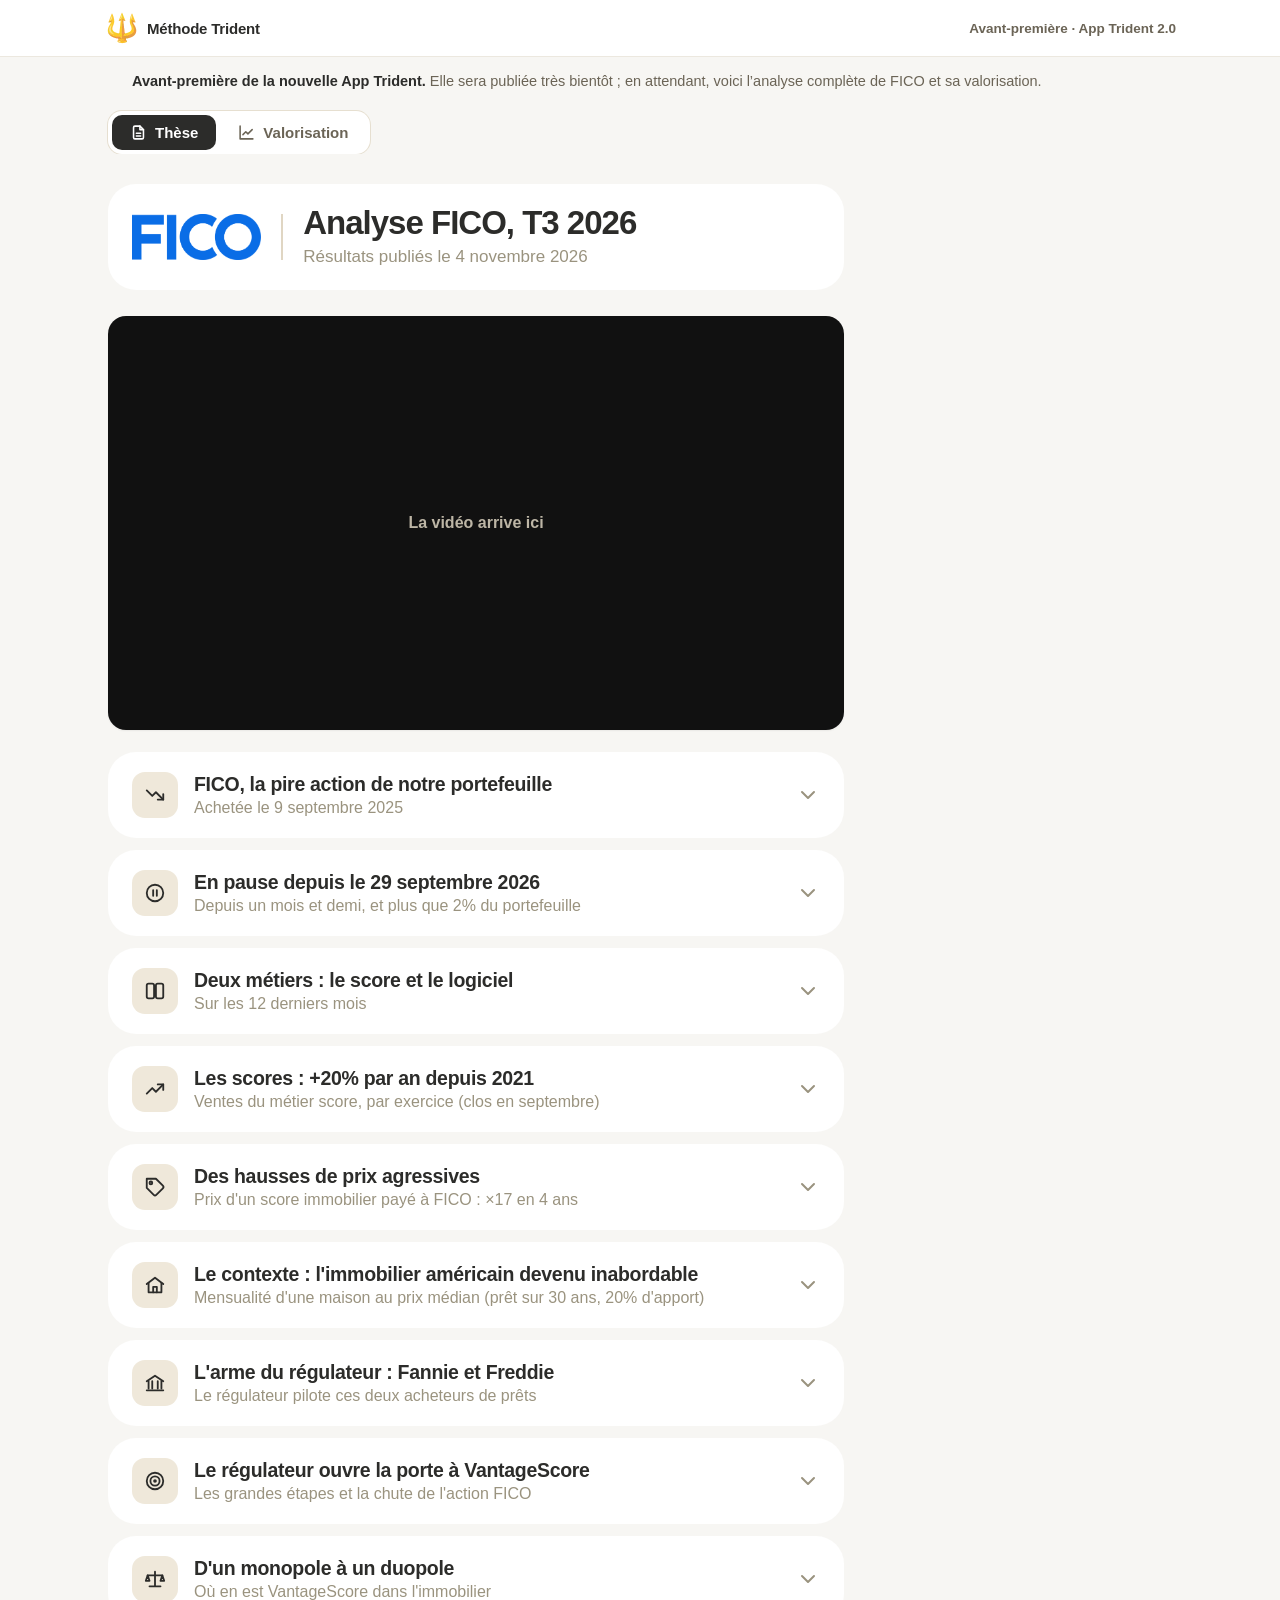
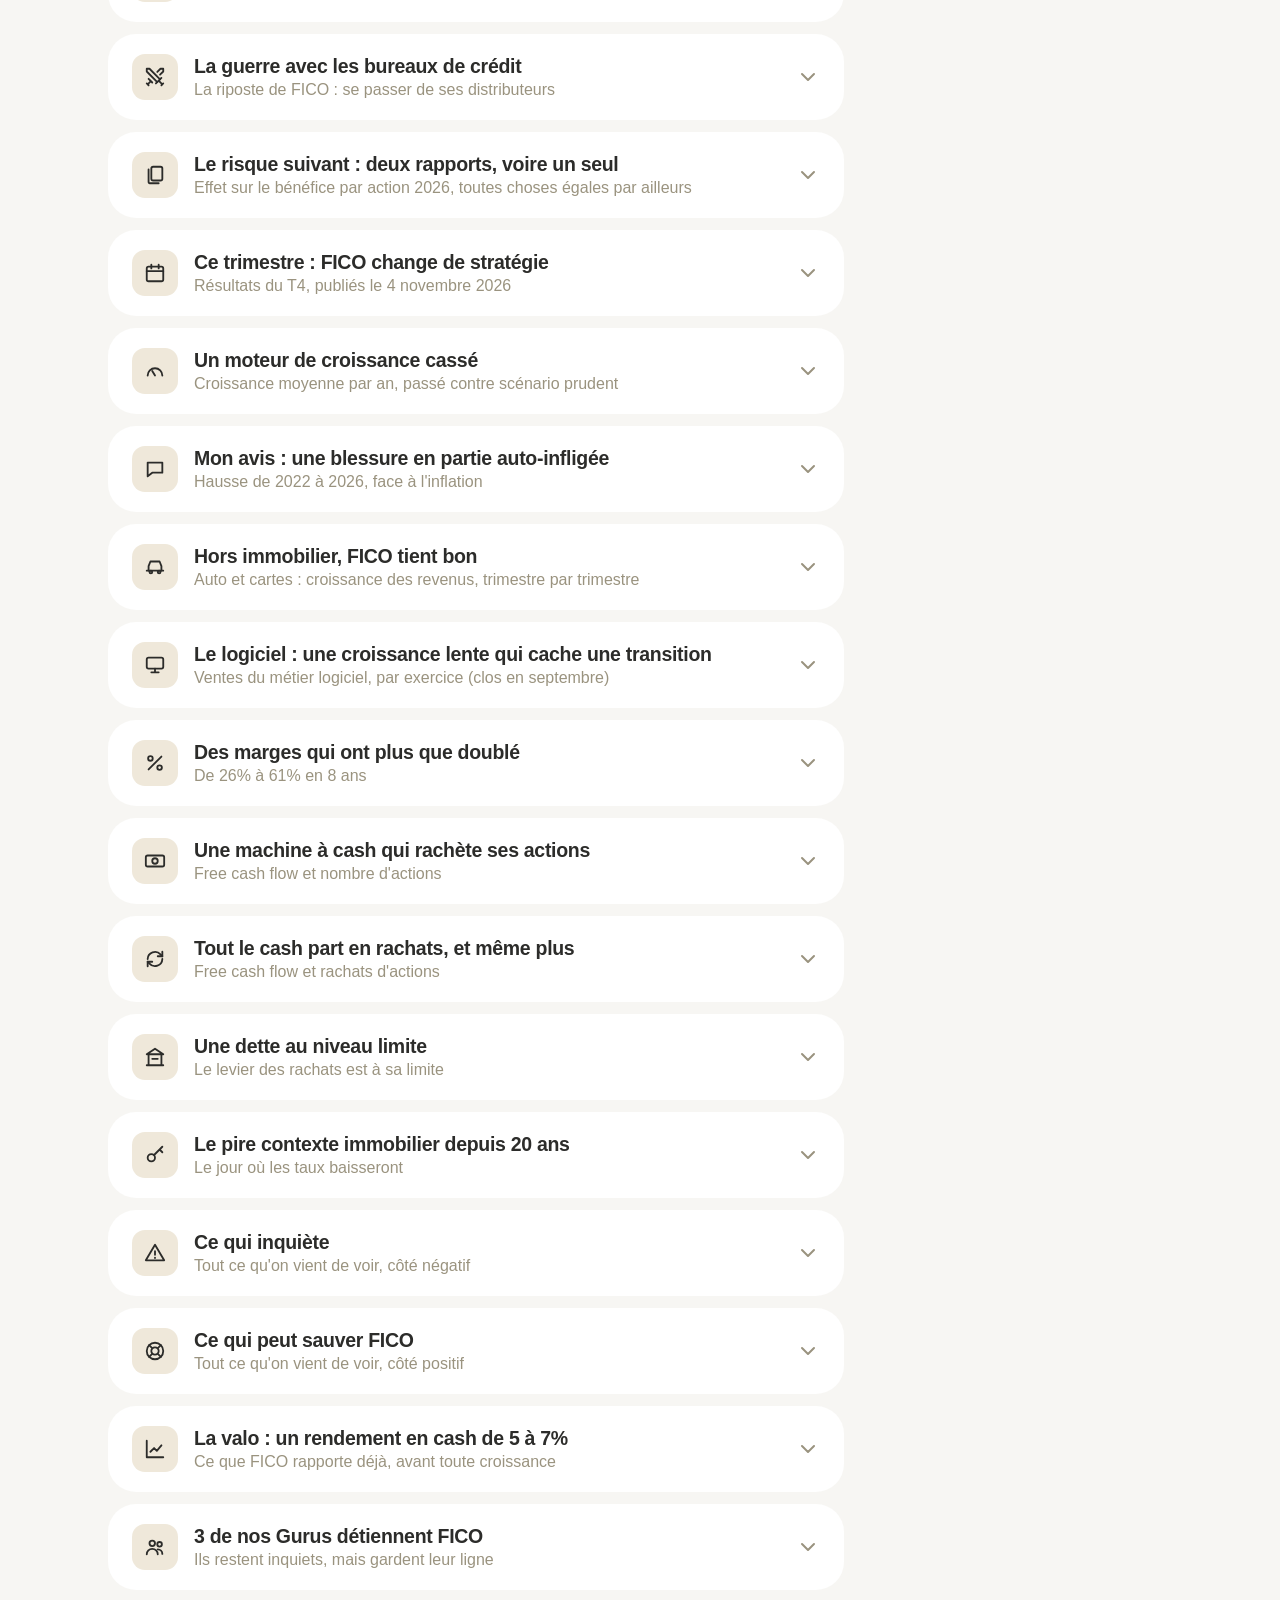
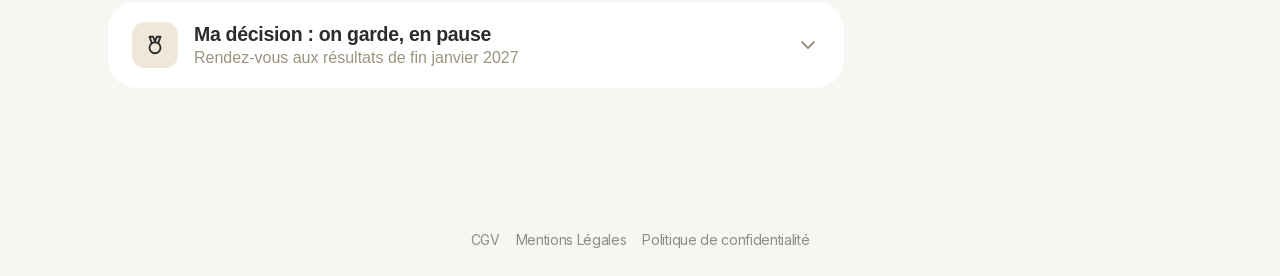
==== these-fico/index.html @ 0397f8bf "Thèse FICO T3 2026 en avant-première (copie statique de l'App) Co-Authored-By: Claude Opus 5.5 <nore" ====
<!doctype html>
<html lang="fr"><head><meta charset="utf-8"><meta name="viewport" content="width=device-width, initial-scale=1"><meta name="robots" content="noindex, nofollow"><title>Analyse FICO · Méthode Trident</title><link rel="icon" href="assets/logo-trident-xjddoc3a.webp"><link rel="stylesheet" href="app.css?v=1"></head><body><div class="app-shell"><div class="page-shell"><header class="site-navigation"><nav class="nav" aria-label="Méthode Trident"><div class="bar"><span class="brand"><img src="assets/logo-trident-xjddoc3a.webp" alt="Trident" width="32" height="32"><span>Méthode Trident</span></span><span class="tag">Avant-première · App Trident 2.0</span></div></nav></header><div class="page-surface"><div class="preview-note"><b>Avant-première de la nouvelle App Trident.</b> Elle sera publiée très bientôt ; en attendant, voici l’analyse complète de FICO et sa valorisation.</div><!--&--><!--&--><!--$?--><nav class="thesis-tabs_bar__azwyT thesis-tabs_thesis__bUC6b" aria-label="Analyse de l’action"><div class="thesis-tabs_tabs__dXwsQ"><a class="thesis-tabs_tab__pXPfc thesis-tabs_on__OnDvy" aria-current="page" href="./"><svg viewBox="0 0 24 24" width="17" height="17" fill="none" stroke="currentColor" stroke-width="2.2" stroke-linecap="round" stroke-linejoin="round" aria-hidden="true"><path d="M14 3H7a2 2 0 0 0-2 2v14a2 2 0 0 0 2 2h10a2 2 0 0 0 2-2V8z"></path><path d="M14 3v5h5M9 13h6M9 17h6"></path></svg>Thèse</a><a class="thesis-tabs_tab__pXPfc " href="valorisation.html"><svg viewBox="0 0 24 24" width="17" height="17" fill="none" stroke="currentColor" stroke-width="2.2" stroke-linecap="round" stroke-linejoin="round" aria-hidden="true"><path d="M3 3v18h18"></path><path d="M7 15l4-4 3 3 6-6"></path></svg>Valorisation</a></div></nav><div class="source-frame"><style>@scope (.source-content[data-page="these-fico"]) {
*{box-sizing:border-box}
:scope{margin:0;padding:0 0 48px;background:#F5EFE4;font-family:-apple-system,BlinkMacSystemFont,"Segoe UI",Inter,Helvetica,Arial,sans-serif;color:#2C2C2A;-webkit-font-smoothing:antialiased}
p{margin:0;line-height:1.55}
main{max-width:860px;margin:0 auto;padding:22px 18px 0}
@container source (min-width:1000px){:scope:where(html.tournage *) main{max-width:820px;margin-left:0;margin-right:auto}:scope:where(html.tournage *) .lv>span:not(.fi){font-size:14.25px}}
svg{display:block}
.hero{background:#fff;border-radius:28px;padding:22px 26px}.ht1{display:flex;gap:18px;align-items:center}
.u1{display:flex;align-items:center;gap:7px;font-size:13px;font-weight:650;color:#6B6456}.u1 svg.i{width:15px;height:15px;color:#1D9E75}.pt{background:#DFF5EC;color:#0F6E56;border-radius:8px;padding:2px 8px;font-size:12px;font-weight:800}
.uh{font-size:14px}.uh .pt{font-size:13px}

.hero .logo{width:64px;height:64px;object-fit:contain;flex:none;border-radius:16px;border:1px solid #e0d6c3;padding:8px;background:#fff}
.hero h1{font-size:36px;margin:2px 0 6px;letter-spacing:-1px}
.k{display:flex;align-items:center;gap:6px;font-size:12.5px;letter-spacing:2px;color:#9a937f;text-transform:uppercase;font-weight:800}
.k svg{width:16px;height:16px}
.thesis{margin:18px 0 0;font-size:18px;line-height:1.45;font-weight:650;letter-spacing:-.2px;border-left:4px solid #1D9E75;padding:2px 0 2px 14px}
.sec{display:flex;align-items:center;gap:12px;margin:40px 0 14px}
.sn{font-size:13px;font-weight:800;color:#fff;background:#2C2C2A;border-radius:10px;padding:4px 10px}
.sec h2{margin:0;font-size:26px;letter-spacing:-.5px}
h3{font-size:18px;margin:24px 0 12px;letter-spacing:-.2px}
.ok{width:22px;height:22px;border-radius:50%;background:#1D9E75;color:#fff;display:flex;align-items:center;justify-content:center;flex:none}
.ok svg{width:13px;height:13px}
details{background:#fff;border-radius:22px;margin-bottom:10px}
summary{display:flex;gap:12px;align-items:center;cursor:pointer;list-style:none;padding:16px 20px}
summary::-webkit-details-marker{display:none}
.chv{margin-left:auto;color:#9a937f;display:flex;flex:none}.chv svg{width:20px;height:20px;transition:transform .25s}
details[open] .chv svg{transform:rotate(180deg)}
.body{padding:0 20px 18px}
.av{display:flex;flex:none}
.avb{width:30px;height:30px;border-radius:50%;border:2px solid #fff;margin-left:-9px;overflow:hidden;flex:none;background:#eee}
.av .avb:first-child{margin-left:0}
.avb img{width:100%;height:100%;object-fit:cover;display:block}
.gr{display:flex;align-items:center;gap:12px;padding:10px 0;border-top:1px solid #f2ecdf}
.gph{width:42px;height:42px;border-radius:50%;object-fit:cover;flex:none}
.gt{flex:1;min-width:0}.gt b{font-size:15px}.gt p{font-size:13.5px;color:#6B6456;line-height:1.4}
.gw{width:80px;flex:none;text-align:right}.gw b{font-size:16px}.gw small{font-size:12px;color:#9a937f}
.bar{height:4px;background:#f2ecdf;border-radius:4px;margin-top:5px;overflow:hidden}.bar i{display:block;height:100%;background:#1D9E75;border-radius:4px}
.force summary{padding:16px 18px}
.fi{display:flex;flex:none;width:36px;height:36px;border-radius:11px;background:#F2FAF6;align-items:center;justify-content:center;color:#1D9E75}.fi svg{width:20px;height:20px}
.kp+.chv{margin-left:6px}
.viz{background:#FBF8F2;border-radius:16px;padding:14px 16px;margin-bottom:12px}
.vt{font-size:14px;font-weight:700;margin-bottom:10px}
.hb{margin-top:8px}
.hr{display:flex;align-items:center;gap:8px;margin:7px 0;font-size:13.5px}
.hl{width:150px;flex:none;color:#4a4640}
.ht{flex:1;height:14px;background:rgba(0,0,0,.05);border-radius:7px;overflow:hidden}
.bear .ht,.bull .ht{background:rgba(255,255,255,.75)}
.hf{height:100%;border-radius:7px}
.hr b{min-width:58px;text-align:right;font-size:14px}
.tiles{display:grid;grid-template-columns:repeat(4,1fr);gap:8px}
.tiles div{background:#F2FAF6;border-radius:14px;padding:10px 12px}
.tiles b{display:block;font-size:14.5px;color:#0F6E56}.tiles span{font-size:12.5px;color:#4a4640;line-height:1.35;display:block;margin-top:2px}
.stk{display:flex;height:30px;border-radius:9px;overflow:hidden;gap:2px}
.stk i{display:block;height:100%}
.tl{display:grid;grid-template-columns:repeat(4,1fr);gap:8px}
.tl div{border-top:3px solid #1D9E75;padding:6px 2px 0}
.tl b{display:block;font-size:13px;color:#0F6E56}.tl span{font-size:13px;color:#4a4640}
.card{display:inline-block;width:12px;height:16px;border-radius:3px;transform:rotate(8deg);flex:none}
.cv{background:#1D9E75}.cj{background:#E8C53D}
.row{display:grid;grid-template-columns:1fr 1fr;gap:12px}
.bear,.bull{border-radius:16px;padding:12px 14px;font-size:14px;line-height:1.5}
.bear{background:#FAE7E4}.bull{background:#DFF5EC}
.bear>span,.bull>span{display:block;font-size:11.5px;font-weight:800;margin-bottom:6px;letter-spacing:.5px}
.bear>span{color:#C0392B}.bull>span{color:#0F6E56}
.body>.viz{margin-bottom:12px}
.watch{display:flex;gap:8px;align-items:flex-start;font-size:13.5px;color:#4a4640;margin-top:12px;background:#FBF8F2;border-radius:12px;padding:10px 12px}
.watch svg{width:17px;height:17px;flex:none;color:#9a937f;margin-top:2px}
.concl{background:#fff;border:2px solid #AEB6BF;border-radius:24px;padding:18px 20px;margin-top:14px}
.ch{display:flex;gap:16px;align-items:center}
.cards{display:flex;gap:5px;flex:none}
.card.big{width:17px;height:24px}
.ct b{font-size:18px}.ct p{font-size:14px;color:#4a4640}
.mdl{width:40px;height:50px;flex:none;margin-left:auto}
.row2{display:grid;grid-template-columns:1fr 1fr;gap:12px;margin-top:16px}
.gold,.sell{border-radius:16px;padding:12px 14px}
.gold{background:#FBF3DC}.sell{background:#FAE7E4}
.gold>span,.sell>span{display:flex;align-items:center;gap:6px;font-size:13px;font-weight:800}
.gold>span{color:#9a6a12}.sell>span{color:#C0392B}
.gold svg,.sell svg{width:16px;height:16px}
.gold ul,.sell ul{margin:8px 0 0;padding-left:18px;font-size:13.5px;line-height:1.5;color:#3a3732}
.gold li,.sell li{margin:3px 0}
.big{font-size:30px;font-weight:800;letter-spacing:-1px;margin-bottom:4px}
.note{font-size:13px;color:#6B6456;margin:12px 4px 0}
.cta{display:flex;align-items:center;justify-content:center;gap:8px;margin-top:14px;background:#1D9E75;color:#fff;text-decoration:none;font-weight:700;font-size:15.5px;border-radius:16px;padding:14px 18px}
.cta svg{width:17px;height:17px}
.kpis{display:grid;grid-template-columns:repeat(3,1fr);gap:10px}
.kc{background:#fff;border-radius:18px;padding:12px 14px}
.kc span{display:block;font-size:12.5px;color:#6B6456;font-weight:600}
.kc b{display:block;font-size:19px;margin:3px 0 1px;letter-spacing:-.3px}
.kc small{font-size:11.5px;color:#a89f8a}
@container source (max-width:640px){.hero{padding:18px}.hero h1{font-size:30px}.hero .logo{width:54px;height:54px}.thesis{font-size:17px}.chips{grid-template-columns:1fr 1fr}.row,.row2{grid-template-columns:1fr}.tiles,.tl{grid-template-columns:1fr 1fr}.val{grid-template-columns:1fr}.kpis{grid-template-columns:1fr 1fr}.hl{width:110px}.fi{display:none}.kp{font-size:18px}.sec h2{font-size:22px}summary{padding:14px 16px}.body{padding:0 16px 16px}.st b{font-size:16px}.cards .card.big{width:13px;height:19px}}
button{font:inherit;color:inherit;background:none;border:0;padding:0;cursor:pointer;text-align:left}
.ft{font-size:17px;letter-spacing:-.2px}
.kp{margin-left:auto;display:flex;flex-direction:column;align-items:flex-end;line-height:1.1}
.kp b{font-size:22px;font-weight:800;color:#0F6E56;letter-spacing:-.6px;white-space:nowrap}
.kp small{font-size:12px;color:#6B6456;margin-top:3px;text-align:right;max-width:150px}
.stk{display:flex;height:34px;border-radius:9px;overflow:hidden;gap:2px}
.sg{display:block;height:100%;opacity:.55;transition:opacity .15s}.sg.on{opacity:1}.lg.on{background:#fff;box-shadow:0 0 0 1px #e0d6c3}
.det{display:flex;gap:10px;align-items:flex-start;background:#fff;border-radius:12px;padding:10px 12px;margin-top:10px;font-size:14px;line-height:1.5;min-height:62px}
.det>i{width:11px;height:11px;border-radius:3px;flex:none;margin-top:5px}
.two{display:grid;grid-template-columns:1fr 1fr;gap:12px}
.box{background:#fff;border-radius:22px;padding:16px 18px}
.box .kc{background:#FBF8F2}
.date{display:flex;align-items:center;gap:7px;font-size:14px;font-weight:700;margin-bottom:12px}.date svg{width:16px;height:16px;color:#9a937f}
.d2{margin-top:18px}
.kpis{grid-template-columns:repeat(4,1fr)}
@container source (max-width:640px){.two{grid-template-columns:1fr}.kpis{grid-template-columns:1fr 1fr}.kp b{font-size:18px}.kp small{font-size:11px}.ft{font-size:16px}.gp{padding:4px 16px 14px}}
.kgrid{display:grid;grid-template-columns:repeat(3,1fr);gap:10px;align-items:start}
.kd{margin:0;border-radius:18px}
.kd[open]{grid-column:1/-1;order:-1}
.kd summary{display:grid;grid-template-columns:auto 1fr auto;grid-template-areas:"ic cl ok" "kv kv chv";gap:6px 8px;padding:12px 14px;align-items:center}
.kd .ic{grid-area:ic;display:flex;color:#9a937f}.kd .ic svg{width:18px;height:18px}
.kd .cl{grid-area:cl;font-size:13px;color:#6B6456;font-weight:600}
.kd .ok{grid-area:ok}
.kd .kv{grid-area:kv;font-size:19px;letter-spacing:-.3px;display:flex;align-items:center;gap:8px}
.kd .chv{grid-area:chv;margin:0}.kd .chv svg{width:18px;height:18px}
.kd .av .avb{width:22px;height:22px;margin-left:-7px}
.kd .body{padding:2px 16px 16px}
.gl .gr:first-child{border-top:0}
.rank{font-size:15px;margin-bottom:10px}.rank b{font-size:20px;color:#0F6E56}
.cri{display:flex;align-items:center;gap:8px;font-size:13.5px;padding:6px 0;border-bottom:1px solid #f2ecdf}
.cri span{flex:1;color:#4a4640}.cri b{font-size:13.5px}
.okm,.kom{width:18px;height:18px;border-radius:50%;display:flex;align-items:center;justify-content:center;flex:none;color:#fff}
.okm{background:#1D9E75}.kom{background:#E8A93D}.okm svg,.kom svg{width:11px;height:11px}
.cri.lost b{color:#9a6a12}
.sg{display:flex;flex-direction:column;align-items:center;justify-content:center;color:#fff;line-height:1.15;overflow:hidden;opacity:.6}
.sg span{font-size:11.5px;font-weight:600}.sg b{font-size:14px}
.stk{height:52px}
.cons{background:#EAF1F8;border-radius:16px;padding:12px 14px;font-size:14px;line-height:1.5}
.cons>span{display:block;font-size:11.5px;font-weight:800;margin-bottom:6px;letter-spacing:.5px;color:#2F5D9A}
.force summary,.qa summary{gap:12px}
.verd{display:flex;align-items:center;gap:8px;font-size:13.5px;font-weight:700;margin-bottom:10px}
.verd.cj{color:#8a6d0a}.verd.cv{color:#0F6E56}.verd .card{width:11px;height:15px}
.tl{grid-template-columns:repeat(4,1fr);gap:8px 10px;margin-bottom:12px}
.tl div{border-top:2px solid #e0d6c3;padding:6px 0 0}
.tl b{color:#9a937f;font-size:12.5px}.tl span{font-size:13px}
.tiles{margin-bottom:12px}
@container source (max-width:640px){.kgrid{grid-template-columns:1fr 1fr}.crit{grid-template-columns:1fr}.sg span{font-size:10px}.sg b{font-size:12px}.kd .av{display:none}}
.viz svg{max-height:250px}
.cri svg{max-height:none}
.kr{display:none}
.kgrid .kd{position:relative;background:#fff;border:2px solid transparent;transition:border-color .15s,background .15s}
.kd{display:grid;grid-template-columns:auto 1fr auto;grid-template-areas:"ic cl ok" "kv kv chv";gap:6px 8px;padding:12px 14px;align-items:center;cursor:pointer}
.kd[open]{grid-column:auto;order:0}
.lo,.lc{position:absolute;inset:0;cursor:pointer;border-radius:18px}
.lc{display:none}
.kpan{display:none;background:#fff;border:2px solid #1D9E75;border-radius:20px;padding:4px 16px 16px;margin-top:10px}
.kph{display:flex;align-items:center;gap:8px;padding:12px 0 12px;margin-bottom:12px;border-bottom:1px solid #f2ecdf}
.kph .ic{display:flex;color:#1D9E75}.kph .ic svg{width:20px;height:20px}.kph b{font-size:18px}
#k1:checked~.kgrid .t1,#k2:checked~.kgrid .t2,#k3:checked~.kgrid .t3,#k4:checked~.kgrid .t4{border-color:#1D9E75;background:#F2FAF6}
#k1:checked~.kgrid .t1 .lc,#k2:checked~.kgrid .t2 .lc,#k3:checked~.kgrid .t3 .lc,#k4:checked~.kgrid .t4 .lc{display:block}
#k1:checked~.kgrid .t1 .chv svg,#k2:checked~.kgrid .t2 .chv svg,#k3:checked~.kgrid .t3 .chv svg,#k4:checked~.kgrid .t4 .chv svg{transform:rotate(180deg)}
#k1:checked~.p1,#k2:checked~.p2,#k3:checked~.p3,#k4:checked~.p4{display:block}
.fi{position:relative}
.nb{position:absolute;top:-6px;left:-6px;width:18px;height:18px;border-radius:50%;background:#0F6E56;color:#fff;font-style:normal;font-size:11px;font-weight:800;display:flex;align-items:center;justify-content:center;border:2px solid #fff}
.kp small{white-space:nowrap;max-width:none}
.kp b{white-space:nowrap}
@container source (max-width:640px){.fi{display:flex;width:30px;height:30px}.fi svg{width:17px;height:17px}.nb{width:16px;height:16px;font-size:10px}.kpan{padding:2px 12px 12px}}
@container source (max-width:640px){.force summary,.qa summary{display:grid;grid-template-columns:auto 1fr auto;grid-template-areas:"fi ft chv" "fi kp chv";gap:4px 12px}
.force .fi,.qa .cn{grid-area:fi}.ft{grid-area:ft}.force .chv,.qa .chv{grid-area:chv;margin:0}
.kp{grid-area:kp;margin:0;flex-direction:row;align-items:baseline;gap:6px}.kp small{margin:0;text-align:left;font-size:12px}.kp b{font-size:17px}}
.kph{justify-content:flex-start}
.cats{display:grid;grid-template-columns:1fr 1fr;gap:10px;margin-bottom:12px}
.cat{background:#FBF8F2;border-radius:14px;padding:10px 14px 6px}
.cath{display:flex;align-items:center;justify-content:space-between;margin-bottom:4px}.cath b{font-size:14.5px}
.sc{font-size:12.5px;font-weight:800;color:#fff;background:#1D9E75;border-radius:20px;padding:2px 9px}.sc.part{background:#E8A93D}
.cat .cri:last-child{border-bottom:0}
.vbx{border-radius:16px;overflow:hidden;margin-bottom:12px;background:#FBF8F2}
.vbx .verd{margin:0;padding:10px 16px}
.vbx.cj .verd{background:#FBF1C9;color:#7a5f06}.vbx.cv .verd{background:#E3F4EC;color:#0F6E56}
.vbx .viz{margin:0;border-radius:0}
.vbx .two{gap:0}.vbx .two .viz+.viz{border-left:1px solid #efe7d8}
.qa.qcj .kp b{color:#B08D0F}
.pub{display:grid;grid-template-columns:repeat(4,1fr);gap:8px}
.pub>div{display:flex;gap:8px;align-items:flex-start;background:#fff;border-radius:12px;padding:10px}
.pub span{font-size:12.5px;color:#6B6456;line-height:1.35}.pub span b{display:block;font-size:13.5px;color:#2C2C2A}
.pub .okm,.pub .kom{margin-top:1px}
.lev{margin-top:14px;margin-bottom:0}
@container source (max-width:640px){.cats{grid-template-columns:1fr}.pub{grid-template-columns:1fr 1fr}.vbx .two .viz+.viz{border-left:0;border-top:1px solid #efe7d8}}
.qa .qi{grid-area:fi;position:relative}
.qa.qcj .qi{background:#FBF1C9;color:#9a7a0a}.qa.qcv .qi{background:#F2FAF6;color:#1D9E75}
.cb{position:absolute;top:-8px;left:-7px;width:16px;height:21px;border-radius:3px;transform:rotate(-8deg);font-style:normal;font-size:11px;font-weight:800;color:#fff;display:flex;align-items:center;justify-content:center;border:2px solid #fff;box-shadow:0 1px 2px rgba(0,0,0,.15)}
.cb.cj{color:#5a4a0c}
.kci{display:flex!important;align-items:center;gap:6px}.kci svg{width:15px;height:15px;color:#1D9E75;flex:none}
.gw small{white-space:nowrap}
@container source (max-width:640px){.cb{width:14px;height:19px;font-size:10px}}
.ok svg,.okm svg,.kom svg{stroke:#fff!important;color:#fff}
svg.i{fill:none;stroke:currentColor;stroke-width:2;stroke-linecap:round;stroke-linejoin:round}svg.k{stroke-width:2.8}
.apb{padding:6px 18px}.ap{display:flex;gap:12px;align-items:center;padding:12px 0;border-top:1px solid #f2ecdf;font-size:14.5px;line-height:1.5}.ap:first-child{border-top:0}.fi.y{background:#FBF1C9;color:#9a7a0a}.nb.y{background:#9a7a0a}
/* Améliorations mobile uniquement (6 oct. 2026) : rien ne change sur ordinateur */
.mleg{display:none}
@container source (max-width:640px){
:scope{-webkit-text-size-adjust:100%}
main{padding:16px 12px 0}
.hero{border-radius:22px}
.sec{margin:30px 0 12px}
h3{margin:20px 0 10px}
.viz{padding:12px}
.hr{flex-wrap:wrap;gap:3px 8px;margin:10px 0}
.hl{width:100%;font-size:13px}
.tl{grid-template-columns:1fr 1fr}
.viz svg.wfcf,.viz svg.wprix,.viz svg.wpub{overflow:visible}
.wfcf text[font-weight]{font-size:32px}
.wfcf text:not([font-weight]){font-size:27px}
.wfcf rect:nth-last-of-type(-n+2),.wfcf text:nth-last-of-type(-n+2){display:none}
.wprix text[font-weight]{font-size:23px}
.wprix text:not([font-weight]){font-size:21px}
.wpub text[font-weight]{font-size:24px}
.wpub text:not([font-weight]){font-size:20px}
.mleg{display:flex;gap:16px;justify-content:center;font-size:13px;color:#4a4640;margin-top:6px}
.mleg span{display:inline-flex;align-items:center;gap:6px}
.mleg span::before{content:"";width:11px;height:11px;border-radius:3px;background:#1D9E75}
.mleg .r::before{background:#E8A93D}
.ch{flex-wrap:wrap;gap:12px}
.ct{order:3;flex-basis:100%}
.concl{padding:16px}
summary,label,button,a{-webkit-tap-highlight-color:transparent}
}
.nc{background:#FBF8F2;border-radius:16px;padding:14px 16px;margin-bottom:12px}.nc h4{margin:0 0 8px;font-size:14px}.ngr{display:grid;grid-template-columns:150px minmax(0,1fr) 72px;align-items:center;gap:10px;font-size:14px;margin:7px 0}.ngr small{display:block;font-size:12px;color:#8a8370;margin-top:1px}.ngr .bt{height:12px;border-radius:99px;background:#ECE6DA;overflow:hidden}.ngr .bt i{display:block;height:100%;border-radius:99px;background:#4E9A78}.ngr b{text-align:right;color:#3E8A69;white-space:nowrap}.ngr.at .bt i{background:#7DBD9C}.ngr.th .bt i{background:#2F5D9A}.ngr.th b{color:#2F5D9A}.nch{position:relative}.nch svg{display:block;width:100%;height:auto}.nhz{cursor:default}.ntt{position:absolute;top:-8px;left:0;pointer-events:none;background:#fff;border:1px solid #eee6d6;border-radius:12px;padding:8px 12px;box-shadow:0 4px 14px rgba(44,44,42,.12);font-size:12.5px;color:#6B6456;max-width:260px;opacity:0;transition:opacity .1s;z-index:5;line-height:1.5}.ntt b{display:block;color:#2C2C2A;font-size:13.5px}.ntt .p{color:#157D62;font-weight:700}.ntt .n{color:#C0392B;font-weight:700}@container source (max-width:640px){.ngr{grid-template-columns:112px minmax(0,1fr) 64px;font-size:13px;gap:8px}.ngr small{font-size:11px}}
.w13{grid-template-columns:1fr 2.4fr}.w13 .hl{width:64px;font-size:12.5px}.w13 .hr b{min-width:40px;font-size:13px}.ydet{font-size:13px;color:#4a4640;background:#fff;border-radius:10px;padding:8px 10px;margin-top:8px;min-height:38px;line-height:1.4}.ych svg{max-height:none}.yh{cursor:pointer}@container source (max-width:640px){.w13{grid-template-columns:1fr}.w13 .hr{flex-wrap:nowrap}.w13 .hl{width:72px}}
.mlg{display:flex;gap:14px;justify-content:center;font-size:12.5px;color:#4a4640;margin-top:4px}.mlg span{display:inline-flex;align-items:center;gap:5px}.mlg span::before{content:"";width:10px;height:10px;border-radius:3px}.mlg .y::before{background:#D8453C}.mlg .n::before{background:#1D9E75}


:scope{background:#F3EEE3}
main{max-width:760px;margin:0;padding:30px 24px 0 0}
@container source (min-width:1100px){main{margin-left:-48px}}
@container source (min-width:1000px){:scope:where(html.tournage *) main{max-width:740px;margin:0}}
@container source (max-width:900px){main{margin:0;padding:22px 14px 0}}
.ph{display:flex;gap:20px;align-items:center;background:#fff;border-radius:28px;padding:20px 24px}.ph img{height:46px;width:auto;flex:none;padding-right:20px;border-right:2px solid #e0d6c3}.ph .pd{margin:2px 0 0}
.ph h1{margin:0;font-size:33px;letter-spacing:-1px;line-height:1.15}
.pd{font-size:17px;color:#9a937f;margin:4px 0 26px}
details.tu{background:#fff;border:2.5px solid transparent;border-radius:28px;margin-bottom:12px}
details.tu[open]{border-color:#2C2C2A}
details.tu.force[open]{box-shadow:none}
.tu summary{display:flex;align-items:center;gap:16px;padding:18px 22px}
.tu .ic{width:46px;height:46px;border-radius:13px;background:#EFE8DA;color:#2C2C2A;display:flex;align-items:center;justify-content:center;flex:none}
.tu[open] .ic{background:#2C2C2A;color:#fff}
.tu .ic svg{width:22px;height:22px;fill:none;stroke:currentColor;stroke-width:2;stroke-linecap:round;stroke-linejoin:round}
.tu .tx{display:flex;flex-direction:column;min-width:0}
.tu .tx b{font-size:19.5px;letter-spacing:-.3px;color:#2C2C2A}
.tu .tx span{font-size:16px;color:#9a937f;margin-top:3px}
.tu .chv{margin-left:auto;color:#9a937f}.tu .chv svg{width:24px;height:24px}
.tu .bd{padding:0 22px 20px}
.tu .hd{display:flex;align-items:center;gap:18px;margin:4px 0 6px}
.tu .hd img{width:54px;height:54px;object-fit:contain;border-radius:16px;border:1.5px solid #ece4d3;padding:8px;background:#fff;flex:none}
.tu .hd .fl{font-size:19px;color:#6B6456}.tu .hd .fl b{font-size:24px;color:#2C2C2A;font-weight:800}
.tu .hd .big{margin-left:auto;font-size:40px;font-weight:800;color:#C0392B;letter-spacing:-1.5px}
.tu .cc{display:flex;gap:12px;align-items:flex-start;margin-top:12px;font-size:17px;line-height:1.5;color:#6B6456}
.tu .cc b{color:#2C2C2A}
.tu .cc svg{width:22px;height:22px;flex:none;margin-top:3px;fill:none;stroke:#2C2C2A;stroke-width:2;stroke-linecap:round;stroke-linejoin:round}
@container source (max-width:640px){.ph h1{font-size:34px}.tu .tx b{font-size:18px}.tu .tx span{font-size:15px}.tu .hd .fl{font-size:16px}.tu .hd .fl b{font-size:20px}.tu .hd .big{font-size:32px}.tu .cc{font-size:16px}}

.tgw input{display:none}.tgw .tgl-p{display:grid}.tgw .tgl-p>div{grid-area:1/1;visibility:hidden}.tgw .tgl-l label{background:#EFE8DA;color:#2C2C2A}#tgw-0:checked~.tgl-l label[for=tgw-0]{background:#2C2C2A;color:#fff}#tgw-0:checked~.tgl-p .v0{visibility:visible}#tgw-1:checked~.tgl-l label[for=tgw-1]{background:#2C2C2A;color:#fff}#tgw-1:checked~.tgl-p .v1{visibility:visible}#tgw-2:checked~.tgl-l label[for=tgw-2]{background:#2C2C2A;color:#fff}#tgw-2:checked~.tgl-p .v2{visibility:visible}
.tgl input{display:none}.tgl .tgl-p{display:grid}.tgl .tgl-p>div{grid-area:1/1;visibility:hidden}.tgl .tgl-l label{background:#EFE8DA;color:#2C2C2A}#tgl-0:checked~.tgl-l label[for=tgl-0]{background:#2C2C2A;color:#fff}#tgl-0:checked~.tgl-p .v0{visibility:visible}#tgl-1:checked~.tgl-l label[for=tgl-1]{background:#2C2C2A;color:#fff}#tgl-1:checked~.tgl-p .v1{visibility:visible}
.tgc input{display:none}.tgc .tgl-p{display:grid}.tgc .tgl-p>div{grid-area:1/1;visibility:hidden}.tgc .tgl-l label{background:#EFE8DA;color:#2C2C2A}#tgc-0:checked~.tgl-l label[for=tgc-0]{background:#2C2C2A;color:#fff}#tgc-0:checked~.tgl-p .v0{visibility:visible}#tgc-1:checked~.tgl-l label[for=tgc-1]{background:#2C2C2A;color:#fff}#tgc-1:checked~.tgl-p .v1{visibility:visible}
@container source (min-width:1000px){:scope:where(html.tournage *) .vtg{max-width:820px!important;margin-left:0!important}}
details[id],h2[id]{scroll-margin-top:16px}.ngr.q{background:#F5EFE4;border-radius:10px}.ngr.q b{color:#0F6E56}.nf-noE .es,.nf-noP .pr{display:none}.nlg [data-t]{cursor:pointer;user-select:none;border-radius:8px;padding:2px 6px}.nlg [data-t]:hover{background:#F5EFE4}.nlg .off{opacity:.35;text-decoration:line-through}.ngr.mk b{color:#9a937f}.ngr.mk .bt i{background:#C9C2B2!important}.nth{display:flex;align-items:center;justify-content:space-between;gap:10px;flex-wrap:wrap;margin-bottom:8px}.nth h4{margin:0}.ntb{display:flex;background:#F5EFE4;border-radius:10px;padding:3px}.ntb button{border:0;background:none;font:inherit;font-size:13px;font-weight:700;color:#6B6456;padding:5px 12px;border-radius:8px;cursor:pointer}.ntb button.on{background:#2C2C2A;color:#fff}.nalt{display:none}.nalt svg{display:block;width:100%;height:auto}.nstp{display:flex;align-items:center;justify-content:center;gap:8px;margin:12px auto 0;width:fit-content;background:#F5EFE4;border-radius:999px;padding:5px 6px 5px 16px;font-size:13px;color:#6B6456}.nstp span{font-weight:600;margin-right:4px}.nstp button{display:inline-flex;align-items:center;justify-content:center;width:28px;height:28px;padding:0;border-radius:50%;border:0;background:#fff;font-family:Arial,sans-serif;font-size:18px;font-weight:700;color:#2F5D9A;cursor:pointer;line-height:1;box-shadow:0 1px 2px rgba(0,0,0,.08)}.nstp b{color:#2F5D9A;font-size:15px;min-width:58px;text-align:center}.nstp small{display:none}.nsta{text-align:center;font-size:12px;color:#9a937f;margin-top:5px}.nnote{text-align:center;font-size:12px;color:#9a937f;margin-top:6px}.nrep{display:flex;align-items:center;justify-content:flex-end;gap:6px;font-size:12px;color:#6B6456;margin-top:10px;flex-wrap:wrap}.nrep i{width:9px;height:12px;border-radius:2px;display:inline-block}.nrep i.y{background:#E0A526}.nrep i.r{background:#C0392B;margin-left:10px}.ngr .bt{position:relative;overflow:visible}details.force{transition:box-shadow .2s}details.force[open]{box-shadow:0 0 0 2px #1D9E75,0 6px 22px rgba(15,110,86,.10)}.avw{position:relative;margin-left:-9px;display:inline-flex}.avw:first-child{margin-left:0}.avw .avb{margin-left:0}.avw:hover::after{content:attr(data-n);position:absolute;bottom:calc(100% + 6px);left:50%;transform:translateX(-50%);background:#2C2C2A;color:#fff;font-size:12px;font-weight:600;padding:4px 8px;border-radius:8px;white-space:nowrap;z-index:9;pointer-events:none}.avw:hover .avb{transform:translateY(-2px)}@container source (max-width:640px){.nch svg text,.nalt svg text{font-size:17px}}@container source (max-width:640px){main{padding:14px 8px 0}details .body{padding:0 10px 12px}.viz{padding:12px 8px}#levier-1 .viz svg text[font-weight="800"],#levier-2 .viz svg text[font-weight="800"]{font-size:19px}#levier-1 .viz svg text:not([font-weight="800"]),#levier-2 .viz svg text:not([font-weight="800"]){font-size:15px}#levier-5 .viz svg text{font-size:19px}[id^=inconv] .viz svg text{font-size:18px}[id^=inconv] .viz svg text:not([font-weight]){font-size:17px}#inconv-3 .viz svg text:not([font-weight]){font-size:15px}#inconv-1 .viz svg text[fill="#8C8273"]{display:none}#valo-dcf svg text{font-size:17px}#levier-1 .tgv>.pc{display:none!important}#m1c:checked~.pc{display:block!important}#m1c:checked~.pa,#m1c:checked~.pb{display:none!important}}.ncj{position:absolute;top:-4px;width:8px;height:20px;margin-left:-4px;border-radius:2px;background:#E8C53D;transform:rotate(8deg);box-shadow:0 0 0 2px #fff}.nlg>span{display:inline-flex;align-items:center;gap:6px;padding:2px 6px;line-height:1.2}.nlg .sw{width:11px;height:11px;border-radius:3px;display:inline-block;box-sizing:border-box}.nrep{justify-content:flex-start;margin-top:6px}.grn{display:inline-flex;align-items:center;justify-content:center;width:20px;height:20px;border-radius:50%;background:#2C2C2A;color:#fff;font-style:normal;font-size:11.5px;font-weight:800;margin-right:8px;vertical-align:1px}
}</style><div class="source-content" data-page="these-fico">

<main>
<div class="ph" style="margin-bottom:26px"><img src="assets/fico-logo-texte.png" alt="FICO"><div><h1>Analyse FICO, T3 2026</h1><p class="pd">Résultats publiés le 4 novembre 2026</p></div></div><div class="preview-video preview-video--wait">La vidéo arrive ici</div>
<details id="tuile-1" class="tu force"><summary><span class="ic"><svg viewBox="0 0 24 24"><polyline points="3 7 9 13 13 9 21 17"/><polyline points="15 17 21 17 21 11"/></svg></span><span class="tx"><b>FICO, la pire action de notre portefeuille</b><span>Achetée le 9 septembre 2025</span></span><span class="chv"><svg class="i" viewBox="0 0 24 24"><path d="m6 9 6 6 6-6"/></svg></span></summary><div class="bd"><div class="hd"><img src="https://yvtxcmafwqhioxonuwqm.supabase.co/storage/v1/object/public/logos/US3032501047/icon.png" alt="Fair Isaac"><span class="fl"><b>1 547$</b> en sept. 2025 → <b>677$</b> aujourd’hui</span><span class="big">-56%</span></div><svg viewBox="0 0 700 290" style="display:block;width:100%;height:auto;margin-top:6px"><path d="M24.0,95.1 L34.5,101.6 L45.0,97.7 L55.5,66.6 L65.9,84.0 L76.4,88.6 L86.9,83.8 L97.4,84.5 L107.9,77.0 L118.4,76.9 L128.8,72.5 L139.3,70.8 L149.8,71.5 L160.3,67.2 L170.8,76.2 L181.3,75.8 L191.7,86.1 L202.2,84.0 L212.7,93.2 L223.2,95.3 L233.7,103.0 L244.2,109.7 L254.6,114.1 L265.1,113.5 L275.6,108.0 L286.1,101.8 L296.6,134.1 L307.1,134.4 L317.5,145.3 L328.0,138.0 L338.5,153.7 L349.0,139.5 L359.5,145.9 L370.0,143.0 L380.5,134.6 L390.9,137.1 L401.4,123.9 L411.9,122.9 L422.4,133.5 L432.9,129.6 L443.4,137.3 L453.8,129.2 L464.3,121.0 L474.8,122.9 L485.3,122.3 L495.8,124.1 L506.3,134.8 L516.7,142.5 L527.2,138.3 L537.7,130.2 L548.2,132.0 L558.7,152.7 L569.2,147.7 L579.6,151.1 L590.1,159.2 L600.6,178.1 L611.1,177.5 L621.6,167.8 L632.1,163.7 L642.5,173.4 L653.0,174.1 L663.5,172.6 L674.0,176.7" fill="none" stroke="#C0392B" stroke-width="3.5" stroke-linejoin="round" stroke-linecap="round"/><line x1="24" x2="676" y1="258" y2="258" stroke="#d9d0bd" stroke-width="1.5"/><line x1="24.0" x2="24.0" y1="40" y2="87.1" stroke="#2E6E52" stroke-width="2" stroke-dasharray="4 4"/><rect x="18.0" y="6" width="170" height="34" rx="10" fill="#2E6E52"/><text x="103.0" y="29" text-anchor="middle" font-size="17" font-weight="800" fill="#fff">Achat : PER de 58</text><circle cx="24.0" cy="95.1" r="7" fill="#2E6E52"/><line x1="674.0" x2="674.0" y1="184.7" y2="200.7" stroke="#C0392B" stroke-width="2" stroke-dasharray="4 4"/><rect x="460.0" y="200.7" width="220" height="34" rx="10" fill="#C0392B"/><text x="570.0" y="223.7" text-anchor="middle" font-size="17" font-weight="800" fill="#fff">Aujourd’hui : PER de 19</text><circle cx="674.0" cy="176.7" r="7" fill="#C0392B"/><text x="202.2" y="282" text-anchor="middle" font-size="16" fill="#9a937f">Janv. 2026</text><text x="474.8" y="282" text-anchor="middle" font-size="16" fill="#9a937f">Juil. 2026</text></svg><p class="cc"><svg viewBox="0 0 24 24"><path d="M9 18h6M10 21h4M12 3a6 6 0 0 0-3.5 10.9c.6.5 1 1.2 1 2.1h5c0-.9.4-1.6 1-2.1A6 6 0 0 0 12 3z"/></svg><span>En un an et deux mois, son PER est passé de 58 à 19 : <b>le marché doute que la croissance de FICO dure.</b></span></p></div></details>
<details id="tuile-2" class="tu force"><summary><span class="ic"><svg viewBox="0 0 24 24"><circle cx="12" cy="12" r="9"/><path d="M10 9v6M14 9v6"/></svg></span><span class="tx"><b>En pause depuis le 29 septembre 2026</b><span>Depuis un mois et demi, et plus que 2% du portefeuille</span></span><span class="chv"><svg class="i" viewBox="0 0 24 24"><path d="m6 9 6 6 6-6"/></svg></span></summary><div class="bd"><div style="display:flex;align-items:center;gap:36px;flex-wrap:wrap;margin:6px 0 4px"><svg viewBox="-20 -20 340 340" style="width:240px;height:240px;flex:none"><path d="M151.3,38.0 A112,112 0 0 1 225.1,66.9" fill="none" stroke="#0F5A45" stroke-width="40"/><path d="M227.0,68.7 A112,112 0 0 1 260.7,133.0" fill="none" stroke="#16704F" stroke-width="40"/><path d="M261.1,135.7 A112,112 0 0 1 246.5,206.8" fill="none" stroke="#1D7F5A" stroke-width="40"/><path d="M245.1,209.1 A112,112 0 0 1 201.6,249.4" fill="none" stroke="#24906A" stroke-width="40"/><path d="M199.2,250.6 A112,112 0 0 1 147.9,262.0" fill="none" stroke="#2E9E76" stroke-width="40"/><path d="M145.2,261.9 A112,112 0 0 1 100.8,250.6" fill="none" stroke="#46AD86" stroke-width="40"/><path d="M98.4,249.4 A112,112 0 0 1 63.0,220.5" fill="none" stroke="#62BC98" stroke-width="40"/><path d="M61.3,218.4 A112,112 0 0 1 43.3,183.9" fill="none" stroke="#80C9AA" stroke-width="40"/><path d="M42.5,181.3 A112,112 0 0 1 38.2,142.6" fill="none" stroke="#9DD5BC" stroke-width="40"/><path d="M38.5,140.0 A112,112 0 0 1 45.9,108.8" fill="none" stroke="#B7E0CD" stroke-width="40"/><path d="M46.9,106.3 A112,112 0 0 1 63.5,78.9" fill="none" stroke="#CDE9DC" stroke-width="40"/><path d="M65.2,76.8 A112,112 0 0 1 89.4,55.8" fill="none" stroke="#E9DDB8" stroke-width="40"/><path d="M91.7,54.4 A112,112 0 0 1 114.4,43.8" fill="none" stroke="#E9DDB8" stroke-width="40"/><path d="M113.5,31.5 A124,124 0 0 1 125.5,28.4" fill="none" stroke="#E0A526" stroke-width="58"/><path d="M130.5,39.7 A112,112 0 0 1 148.7,38.0" fill="none" stroke="#DDD6C8" stroke-width="40"/><image href="https://yvtxcmafwqhioxonuwqm.supabase.co/storage/v1/object/public/logos/US3032501047/icon.png" x="128" y="92" width="44" height="44"/><text x="150" y="178" text-anchor="middle" font-size="40" font-weight="800" fill="#B8860B">2%</text><text x="150" y="204" text-anchor="middle" font-size="17" font-weight="700" fill="#2C2C2A">FICO</text></svg><div style="display:flex;flex-direction:column;gap:14px;font-size:18px;color:#6B6456"><span><i style="display:inline-block;width:14px;height:14px;border-radius:4px;background:#1D7F5A;margin-right:10px"></i>13 autres lignes <b style="color:#2C2C2A">95%</b></span><span><i style="display:inline-block;width:14px;height:14px;border-radius:4px;background:#DDD6C8;margin-right:10px"></i>Liquidités <b style="color:#2C2C2A">3%</b></span><span><i style="display:inline-block;width:14px;height:14px;border-radius:4px;background:#E0A526;margin-right:10px"></i>FICO, en pause <b style="color:#2C2C2A">2%</b></span></div></div><p class="cc"><svg viewBox="0 0 24 24"><path d="M9 18h6M10 21h4M12 3a6 6 0 0 0-3.5 10.9c.6.5 1 1.2 1 2.1h5c0-.9.4-1.6 1-2.1A6 6 0 0 0 12 3z"/></svg><span>C&#39;est la plus petite ligne de notre portefeuille. Il reste 624$ sur les 1 254$ investis : <b>on la garde ou on la vend ?</b></span></p></div></details>
<details id="tuile-3" class="tu force"><summary><span class="ic"><svg viewBox="0 0 24 24"><rect x="3" y="4" width="8" height="16" rx="2"/><rect x="13" y="4" width="8" height="16" rx="2"/></svg></span><span class="tx"><b>Deux métiers : le score et le logiciel</b><span>Sur les 12 derniers mois</span></span><span class="chv"><svg class="i" viewBox="0 0 24 24"><path d="m6 9 6 6 6-6"/></svg></span></summary><div class="bd"><div style="margin-top:2px"><div style="display:flex;gap:12px;align-items:center;font-size:16px;line-height:1.4;color:#6B6456;margin-top:8px"><span style="width:30px;height:30px;border-radius:9px;background:#2E8B67;color:#fff;display:flex;align-items:center;justify-content:center;flex:none"><svg viewBox="0 0 24 24" style="width:18px;height:18px;fill:none;stroke:currentColor;stroke-width:2;stroke-linecap:round;stroke-linejoin:round"><path d="M4 16a8 8 0 0 1 16 0"/><path d="M12 16l4-5"/></svg></span><span><b style="color:#2C2C2A">Le score :</b> la note de crédit (300 à 850) qui sert aux banques pour accorder un prêt</span></div><div style="display:flex;gap:12px;align-items:center;font-size:16px;line-height:1.4;color:#6B6456;margin-top:8px"><span style="width:30px;height:30px;border-radius:9px;background:#6FBF9A;color:#fff;display:flex;align-items:center;justify-content:center;flex:none"><svg viewBox="0 0 24 24" style="width:18px;height:18px;fill:none;stroke:currentColor;stroke-width:2;stroke-linecap:round;stroke-linejoin:round"><rect x="3" y="4" width="18" height="12" rx="2"/><path d="M8 20h8M12 16v4"/></svg></span><span><b style="color:#2C2C2A">Le logiciel :</b> des outils pour les banques, contre la fraude et pour choisir à qui prêter</span></div><div style="height:6px"></div><div style="margin-top:12px"><div style="font-size:17px;color:#2C2C2A;margin-bottom:6px"><b>Ventes : 2,5 Mds$</b></div><div style="display:flex;height:40px;border-radius:10px;overflow:hidden;font-size:16px;font-weight:800"><div style="width:65%;background:#2E8B67;color:#fff;display:flex;align-items:center;padding-left:12px;gap:8px"><svg viewBox="0 0 24 24" style="width:18px;height:18px;fill:none;stroke:currentColor;stroke-width:2;stroke-linecap:round;stroke-linejoin:round"><path d="M4 16a8 8 0 0 1 16 0"/><path d="M12 16l4-5"/></svg>Score 65%</div><div style="width:35%;background:#6FBF9A;color:#fff;display:flex;align-items:center;justify-content:flex-end;padding-right:10px;gap:8px;white-space:nowrap"><svg viewBox="0 0 24 24" style="width:18px;height:18px;fill:none;stroke:currentColor;stroke-width:2;stroke-linecap:round;stroke-linejoin:round"><rect x="3" y="4" width="18" height="12" rx="2"/><path d="M8 20h8M12 16v4"/></svg>Logiciel 35%</div></div></div><div style="margin-top:12px"><div style="font-size:17px;color:#2C2C2A;margin-bottom:6px"><b>Profits : 1,7 Mds$</b></div><div style="display:flex;height:40px;border-radius:10px;overflow:hidden;font-size:16px;font-weight:800"><div style="width:86%;background:#2E8B67;color:#fff;display:flex;align-items:center;padding-left:12px;gap:8px"><svg viewBox="0 0 24 24" style="width:18px;height:18px;fill:none;stroke:currentColor;stroke-width:2;stroke-linecap:round;stroke-linejoin:round"><path d="M4 16a8 8 0 0 1 16 0"/><path d="M12 16l4-5"/></svg>Score 86%</div><div style="width:14%;background:#6FBF9A;color:#fff;display:flex;align-items:center;justify-content:flex-end;padding-right:10px;gap:8px;white-space:nowrap"><svg viewBox="0 0 24 24" style="width:18px;height:18px;fill:none;stroke:currentColor;stroke-width:2;stroke-linecap:round;stroke-linejoin:round"><rect x="3" y="4" width="18" height="12" rx="2"/><path d="M8 20h8M12 16v4"/></svg>14%</div></div></div></div><p class="cc"><svg viewBox="0 0 24 24"><path d="M9 18h6M10 21h4M12 3a6 6 0 0 0-3.5 10.9c.6.5 1 1.2 1 2.1h5c0-.9.4-1.6 1-2.1A6 6 0 0 0 12 3z"/></svg><span>Le logiciel fait un tiers des ventes, mais seulement 14% des profits : <b>c&#39;est le score qui fait vivre FICO.</b></span></p></div></details>
<details id="tuile-4" class="tu force"><summary><span class="ic"><svg viewBox="0 0 24 24"><polyline points="3 17 9 11 13 15 21 7"/><polyline points="15 7 21 7 21 13"/></svg></span><span class="tx"><b>Les scores : +20% par an depuis 2021</b><span>Ventes du métier score, par exercice (clos en septembre)</span></span><span class="chv"><svg class="i" viewBox="0 0 24 24"><path d="m6 9 6 6 6-6"/></svg></span></summary><div class="bd"><svg viewBox="0 0 700 320" style="display:block;width:100%;height:auto;margin-top:6px"><line x1="110" x2="690" y1="200" y2="200" stroke="#d9d0bd" stroke-width="1.5"/><rect x="132" y="141.5" width="56" height="58.5" rx="7" fill="#8CC7AE"/><text x="160" y="133.5" text-anchor="middle" font-size="16" font-weight="800" fill="#2C2C2A">654 M$</text><text x="160" y="224" text-anchor="middle" font-size="16" fill="#6B6456">2021</text><text x="160" y="254" text-anchor="middle" font-size="17" font-weight="800" fill="#2E8B67">+24%</text><text x="160" y="296" text-anchor="middle" font-size="17" font-weight="800" fill="#C0392B">2,9%</text><rect x="230" y="136.7" width="56" height="63.3" rx="7" fill="#8CC7AE"/><text x="258" y="128.7" text-anchor="middle" font-size="16" font-weight="800" fill="#2C2C2A">707 M$</text><text x="258" y="224" text-anchor="middle" font-size="16" fill="#6B6456">2022</text><text x="258" y="254" text-anchor="middle" font-size="17" font-weight="800" fill="#2E8B67">+8%</text><text x="258" y="296" text-anchor="middle" font-size="17" font-weight="800" fill="#C0392B">4,5%</text><rect x="328" y="130.7" width="56" height="69.3" rx="7" fill="#8CC7AE"/><text x="356" y="122.7" text-anchor="middle" font-size="16" font-weight="800" fill="#2C2C2A">774 M$</text><text x="356" y="224" text-anchor="middle" font-size="16" fill="#6B6456">2023</text><text x="356" y="254" text-anchor="middle" font-size="17" font-weight="800" fill="#2E8B67">+10%</text><text x="356" y="296" text-anchor="middle" font-size="17" font-weight="800" fill="#C0392B">6,7%</text><rect x="426" y="117.7" width="56" height="82.3" rx="7" fill="#8CC7AE"/><text x="454" y="109.7" text-anchor="middle" font-size="16" font-weight="800" fill="#2C2C2A">920 M$</text><text x="454" y="224" text-anchor="middle" font-size="16" fill="#6B6456">2024</text><text x="454" y="254" text-anchor="middle" font-size="17" font-weight="800" fill="#2E8B67">+19%</text><text x="454" y="296" text-anchor="middle" font-size="17" font-weight="800" fill="#C0392B">6,9%</text><rect x="524" y="95.4" width="56" height="104.6" rx="7" fill="#8CC7AE"/><text x="552" y="87.4" text-anchor="middle" font-size="16" font-weight="800" fill="#2C2C2A">1 169 M$</text><text x="552" y="224" text-anchor="middle" font-size="16" fill="#6B6456">2025</text><text x="552" y="254" text-anchor="middle" font-size="17" font-weight="800" fill="#2E8B67">+27%</text><text x="552" y="296" text-anchor="middle" font-size="17" font-weight="800" fill="#C0392B">6,7%</text><rect x="622" y="52.2" width="56" height="147.8" rx="7" fill="#2E8B67"/><text x="650" y="44.2" text-anchor="middle" font-size="16" font-weight="800" fill="#2C2C2A">1 652 M$</text><text x="650" y="224" text-anchor="middle" font-size="16" fill="#6B6456">2026</text><text x="650" y="254" text-anchor="middle" font-size="17" font-weight="800" fill="#2E8B67">+41%</text><text x="650" y="296" text-anchor="middle" font-size="17" font-weight="800" fill="#C0392B">6,4%</text><text x="10" y="254" font-size="15" font-weight="700" fill="#6B6456">Croissance</text><text x="10" y="290" font-size="15" font-weight="700" fill="#6B6456">Taux immo</text><text x="10" y="308" font-size="13" fill="#9a937f">à 30 ans</text></svg><p class="cc"><svg viewBox="0 0 24 24"><path d="M9 18h6M10 21h4M12 3a6 6 0 0 0-3.5 10.9c.6.5 1 1.2 1 2.1h5c0-.9.4-1.6 1-2.1A6 6 0 0 0 12 3z"/></svg><span>Des taux deux fois plus hauts ont freiné les prêts immobiliers. Comment FICO a-t-il grandi de 20% par an ? <b>En augmentant ses prix.</b></span></p></div></details>
<details id="tuile-5" class="tu force"><summary><span class="ic"><svg viewBox="0 0 24 24"><path d="M20.6 13.4 13.4 20.6a2 2 0 0 1-2.8 0L3 13V3h10l7.6 7.6a2 2 0 0 1 0 2.8z"/><circle cx="7.5" cy="7.5" r="1.5"/></svg></span><span class="tx"><b>Des hausses de prix agressives</b><span>Prix d&#39;un score immobilier payé à FICO : ×17 en 4 ans</span></span><span class="chv"><svg class="i" viewBox="0 0 24 24"><path d="m6 9 6 6 6-6"/></svg></span></summary><div class="bd"><svg viewBox="0 0 700 290" style="display:block;width:100%;height:auto;margin-top:6px"><line x1="20" x2="680" y1="220" y2="220" stroke="#d9d0bd" stroke-width="1.5"/><rect x="56" y="210.1" width="68" height="9.9" rx="7" fill="#E3A49B"/><text x="90" y="202.1" text-anchor="middle" font-size="18" font-weight="800" fill="#2C2C2A">0,60$</text><text x="90" y="246" text-anchor="middle" font-size="16" fill="#6B6456">Avant 2023</text><rect x="186" y="174.6" width="68" height="45.4" rx="7" fill="#E3A49B"/><text x="220" y="166.6" text-anchor="middle" font-size="18" font-weight="800" fill="#2C2C2A">2,75$</text><text x="220" y="246" text-anchor="middle" font-size="16" fill="#6B6456">2023</text><text x="220" y="278" text-anchor="middle" font-size="17" font-weight="800" fill="#C0392B">+358%</text><rect x="316" y="162.2" width="68" height="57.8" rx="7" fill="#E3A49B"/><text x="350" y="154.2" text-anchor="middle" font-size="18" font-weight="800" fill="#2C2C2A">3,50$</text><text x="350" y="246" text-anchor="middle" font-size="16" fill="#6B6456">2024</text><text x="350" y="278" text-anchor="middle" font-size="17" font-weight="800" fill="#C0392B">+27%</text><rect x="446" y="138.2" width="68" height="81.8" rx="7" fill="#E3A49B"/><text x="480" y="130.2" text-anchor="middle" font-size="18" font-weight="800" fill="#2C2C2A">4,95$</text><text x="480" y="246" text-anchor="middle" font-size="16" fill="#6B6456">2025</text><text x="480" y="278" text-anchor="middle" font-size="17" font-weight="800" fill="#C0392B">+41%</text><rect x="576" y="54.8" width="68" height="165.2" rx="7" fill="#C0392B"/><text x="610" y="46.8" text-anchor="middle" font-size="18" font-weight="800" fill="#2C2C2A">10$</text><text x="610" y="246" text-anchor="middle" font-size="16" fill="#6B6456">2026</text><text x="610" y="278" text-anchor="middle" font-size="17" font-weight="800" fill="#C0392B">+102%</text></svg><p class="cc"><svg viewBox="0 0 24 24"><path d="M9 18h6M10 21h4M12 3a6 6 0 0 0-3.5 10.9c.6.5 1 1.2 1 2.1h5c0-.9.4-1.6 1-2.1A6 6 0 0 0 12 3z"/></svg><span>Sa justification : 10$, c&#39;est presque rien face aux 6 000$ de frais de dossier d&#39;un prêt immobilier, <b>« une toute petite fraction » selon la direction.</b></span></p></div></details>
<details id="tuile-6" class="tu force"><summary><span class="ic"><svg viewBox="0 0 24 24"><path d="M3 11 12 4l9 7"/><path d="M5 10v10h14V10"/><path d="M10 20v-6h4v6"/></svg></span><span class="tx"><b>Le contexte : l&#39;immobilier américain devenu inabordable</b><span>Mensualité d&#39;une maison au prix médian (prêt sur 30 ans, 20% d&#39;apport)</span></span><span class="chv"><svg class="i" viewBox="0 0 24 24"><path d="m6 9 6 6 6-6"/></svg></span></summary><div class="bd"><svg viewBox="0 0 700 250" style="display:block;width:100%;height:auto;margin-top:6px"><line x1="20" x2="680" y1="210" y2="210" stroke="#d9d0bd" stroke-width="1.5"/><rect x="38" y="121.0" width="64" height="89.0" rx="7" fill="#C9C2B2"/><text x="70" y="113.0" text-anchor="middle" font-size="17" font-weight="800" fill="#2C2C2A">1 285$</text><text x="70" y="236" text-anchor="middle" font-size="16" fill="#6B6456">2021</text><rect x="150" y="76.2" width="64" height="133.8" rx="7" fill="#E3A49B"/><text x="182" y="68.2" text-anchor="middle" font-size="17" font-weight="800" fill="#2C2C2A">1 932$</text><text x="182" y="236" text-anchor="middle" font-size="16" fill="#6B6456">2022</text><rect x="262" y="55.8" width="64" height="154.2" rx="7" fill="#E3A49B"/><text x="294" y="47.8" text-anchor="middle" font-size="17" font-weight="800" fill="#2C2C2A">2 227$</text><text x="294" y="236" text-anchor="middle" font-size="16" fill="#6B6456">2023</text><rect x="374" y="60.0" width="64" height="150.0" rx="7" fill="#E3A49B"/><text x="406" y="52.0" text-anchor="middle" font-size="17" font-weight="800" fill="#2C2C2A">2 167$</text><text x="406" y="236" text-anchor="middle" font-size="16" fill="#6B6456">2024</text><rect x="486" y="63.1" width="64" height="146.9" rx="7" fill="#E3A49B"/><text x="518" y="55.1" text-anchor="middle" font-size="17" font-weight="800" fill="#2C2C2A">2 122$</text><text x="518" y="236" text-anchor="middle" font-size="16" fill="#6B6456">2025</text><rect x="598" y="67.6" width="64" height="142.4" rx="7" fill="#E3A49B"/><text x="630" y="59.6" text-anchor="middle" font-size="17" font-weight="800" fill="#2C2C2A">2 057$</text><text x="630" y="236" text-anchor="middle" font-size="16" fill="#6B6456">2026</text></svg><p class="cc"><svg viewBox="0 0 24 24"><path d="M9 18h6M10 21h4M12 3a6 6 0 0 0-3.5 10.9c.6.5 1 1.2 1 2.1h5c0-.9.4-1.6 1-2.1A6 6 0 0 0 12 3z"/></svg><span>Les mensualités ont bondi de 60% depuis 2021 et les politiques cherchent un coupable. FICO, qui a multiplié son prix par 17, <b>fait une cible idéale.</b></span></p></div></details>
<details id="tuile-7" class="tu force"><summary><span class="ic"><svg viewBox="0 0 24 24"><path d="M3 10 12 4l9 6"/><path d="M5 10v8M9 10v8M15 10v8M19 10v8"/><path d="M3 20h18"/></svg></span><span class="tx"><b>L&#39;arme du régulateur : Fannie et Freddie</b><span>Le régulateur pilote ces deux acheteurs de prêts</span></span><span class="chv"><svg class="i" viewBox="0 0 24 24"><path d="m6 9 6 6 6-6"/></svg></span></summary><div class="bd"><div style="margin-top:2px"><div style="display:flex;gap:12px;align-items:center;font-size:16px;line-height:1.4;color:#6B6456;margin-top:8px"><span style="width:30px;height:30px;border-radius:9px;background:#2E6E52;color:#fff;display:flex;align-items:center;justify-content:center;flex:none"><svg viewBox="0 0 24 24" style="width:18px;height:18px;fill:none;stroke:currentColor;stroke-width:2;stroke-linecap:round;stroke-linejoin:round"><path d="M3 10 12 4l9 6"/><path d="M5 10v8M9 10v8M15 10v8M19 10v8"/><path d="M3 20h18"/></svg></span><span><b style="color:#2C2C2A">Fannie et Freddie :</b> rachètent les prêts aux banques, sous l’œil du régulateur</span></div><div style="display:flex;gap:12px;align-items:center;font-size:16px;line-height:1.4;color:#6B6456;margin-top:8px"><span style="width:30px;height:30px;border-radius:9px;background:#6FBF9A;color:#fff;display:flex;align-items:center;justify-content:center;flex:none"><svg viewBox="0 0 24 24" style="width:18px;height:18px;fill:none;stroke:currentColor;stroke-width:2;stroke-linecap:round;stroke-linejoin:round"><path d="M12 3l8 3v6c0 5-3.5 8-8 9-4.5-1-8-4-8-9V6z"/></svg></span><span><b style="color:#2C2C2A">FHA et VA :</b> garantissent les prêts des primo-accédants et des militaires</span></div><div style="display:flex;gap:12px;align-items:center;font-size:16px;line-height:1.4;color:#6B6456;margin-top:8px"><span style="width:30px;height:30px;border-radius:9px;background:#D9C08A;color:#fff;display:flex;align-items:center;justify-content:center;flex:none"><svg viewBox="0 0 24 24" style="width:18px;height:18px;fill:none;stroke:currentColor;stroke-width:2;stroke-linecap:round;stroke-linejoin:round"><path d="M3 11 12 4l9 7"/><path d="M5 10v10h14V10"/></svg></span><span><b style="color:#2C2C2A">Autres prêts :</b> gros prêts et prêts gardés par les banques</span></div><div style="display:flex;gap:8px;font-size:14px;font-weight:800;color:#2C2C2A;margin-top:12px"><div style="width:65%;border-bottom:2px solid #2E6E52;padding-bottom:3px">Garantis par l’État : 65%</div><div style="width:35%;border-bottom:2px solid #D9C08A;padding-bottom:3px">Autres : 35%</div></div><div style="display:flex;gap:8px;margin-top:6px;font-size:15px;font-weight:800"><div style="width:65%;display:flex;height:42px;border-radius:10px;overflow:hidden"><div style="width:61.5%;background:#2E6E52;color:#fff;display:flex;align-items:center;justify-content:center;gap:8px"><svg viewBox="0 0 24 24" style="width:18px;height:18px;fill:none;stroke:currentColor;stroke-width:2;stroke-linecap:round;stroke-linejoin:round"><path d="M3 10 12 4l9 6"/><path d="M5 10v8M9 10v8M15 10v8M19 10v8"/><path d="M3 20h18"/></svg>40%</div><div style="width:38.5%;background:#6FBF9A;color:#fff;display:flex;align-items:center;justify-content:center;gap:8px"><svg viewBox="0 0 24 24" style="width:18px;height:18px;fill:none;stroke:currentColor;stroke-width:2;stroke-linecap:round;stroke-linejoin:round"><path d="M12 3l8 3v6c0 5-3.5 8-8 9-4.5-1-8-4-8-9V6z"/></svg>25%</div></div><div style="width:35%;display:flex;height:42px;border-radius:10px;overflow:hidden"><div style="width:100%;background:#D9C08A;color:#fff;display:flex;align-items:center;justify-content:center;gap:8px"><svg viewBox="0 0 24 24" style="width:18px;height:18px;fill:none;stroke:currentColor;stroke-width:2;stroke-linecap:round;stroke-linejoin:round"><path d="M3 11 12 4l9 7"/><path d="M5 10v10h14V10"/></svg>35%</div></div></div></div><p class="cc"><svg viewBox="0 0 24 24"><path d="M9 18h6M10 21h4M12 3a6 6 0 0 0-3.5 10.9c.6.5 1 1.2 1 2.1h5c0-.9.4-1.6 1-2.1A6 6 0 0 0 12 3z"/></svg><span>Ces prêts n&#39;acceptaient que FICO, même après le lancement d&#39;un score concurrent par les bureaux en 2006 : <b>c&#39;était son monopole.</b></span></p></div></details>
<details id="tuile-8" class="tu force"><summary><span class="ic"><svg viewBox="0 0 24 24"><circle cx="12" cy="12" r="9"/><circle cx="12" cy="12" r="5"/><circle cx="12" cy="12" r="1"/></svg></span><span class="tx"><b>Le régulateur ouvre la porte à VantageScore</b><span>Les grandes étapes et la chute de l&#39;action FICO</span></span><span class="chv"><svg class="i" viewBox="0 0 24 24"><path d="m6 9 6 6 6-6"/></svg></span></summary><div class="bd"><div style="margin-top:4px"><div style="display:flex;gap:14px"><div style="display:flex;flex-direction:column;align-items:center;flex:none;width:14px"><i style="width:14px;height:14px;border-radius:50%;background:#2C2C2A;margin-top:5px"></i><i style="flex:1;width:2px;background:#e0d6c3;margin:4px 0"></i></div><div style="flex:1;padding-bottom:11px;font-size:16px;line-height:1.45;color:#6B6456;display:flex;align-items:center;gap:10px"><span><b style="color:#2C2C2A">2006 :</b> les bureaux lancent VantageScore, refusé par Fannie et Freddie</span></div></div><div style="display:flex;gap:14px"><div style="display:flex;flex-direction:column;align-items:center;flex:none;width:14px"><i style="width:14px;height:14px;border-radius:50%;background:#2C2C2A;margin-top:5px"></i><i style="flex:1;width:2px;background:#e0d6c3;margin:4px 0"></i></div><div style="flex:1;padding-bottom:11px;font-size:16px;line-height:1.45;color:#6B6456;display:flex;align-items:center;gap:10px"><span><b style="color:#2C2C2A">Juil. 2025 :</b> Fannie et Freddie pourront l&#39;accepter</span><span style="background:#FBE9E6;color:#C0392B;border-radius:8px;padding:1px 9px;font-size:14px;font-weight:800;white-space:nowrap;margin-left:auto">Action : -9%</span></div></div><div style="display:flex;gap:14px"><div style="display:flex;flex-direction:column;align-items:center;flex:none;width:14px"><i style="width:14px;height:14px;border-radius:50%;background:#2C2C2A;margin-top:5px"></i><i style="flex:1;width:2px;background:#e0d6c3;margin:4px 0"></i></div><div style="flex:1;padding-bottom:11px;font-size:16px;line-height:1.45;color:#6B6456;display:flex;align-items:center;gap:10px"><span><b style="color:#2C2C2A">Mars 2026 :</b> les bureaux le vendent 1$, contre 10$ pour FICO</span><span style="background:#FBE9E6;color:#C0392B;border-radius:8px;padding:1px 9px;font-size:14px;font-weight:800;white-space:nowrap;margin-left:auto">Action : -24%</span></div></div><div style="display:flex;gap:14px"><div style="display:flex;flex-direction:column;align-items:center;flex:none;width:14px"><i style="width:14px;height:14px;border-radius:50%;background:#2C2C2A;margin-top:5px"></i><i style="flex:1;width:2px;background:#e0d6c3;margin:4px 0"></i></div><div style="flex:1;padding-bottom:11px;font-size:16px;line-height:1.45;color:#6B6456;display:flex;align-items:center;gap:10px"><span><b style="color:#2C2C2A">Mai 2026 :</b> premiers prêts avec VantageScore, en test</span></div></div><div style="display:flex;gap:14px"><div style="display:flex;flex-direction:column;align-items:center;flex:none;width:14px"><i style="width:14px;height:14px;border-radius:50%;background:#2C2C2A;margin-top:5px"></i><i style="flex:1;width:2px;background:#e0d6c3;margin:4px 0"></i></div><div style="flex:1;padding-bottom:11px;font-size:16px;line-height:1.45;color:#6B6456;display:flex;align-items:center;gap:10px"><span><b style="color:#2C2C2A">Début sept. 2026 :</b> ouvert à tous les prêteurs</span><span style="background:#FBE9E6;color:#C0392B;border-radius:8px;padding:1px 9px;font-size:14px;font-weight:800;white-space:nowrap;margin-left:auto">Action : -17%</span></div></div><div style="display:flex;gap:14px"><div style="display:flex;flex-direction:column;align-items:center;flex:none;width:14px"><i style="width:14px;height:14px;border-radius:50%;background:#2C2C2A;margin-top:5px"></i></div><div style="flex:1;padding-bottom:0px;font-size:16px;line-height:1.45;color:#6B6456;display:flex;align-items:center;gap:10px"><span><b style="color:#2C2C2A">Fin sept. 2026 :</b> même grille de taux que FICO</span><span style="background:#FBE9E6;color:#C0392B;border-radius:8px;padding:1px 9px;font-size:14px;font-weight:800;white-space:nowrap;margin-left:auto">Action : -27%</span></div></div></div><p class="cc"><svg viewBox="0 0 24 24"><path d="M9 18h6M10 21h4M12 3a6 6 0 0 0-3.5 10.9c.6.5 1 1.2 1 2.1h5c0-.9.4-1.6 1-2.1A6 6 0 0 0 12 3z"/></svg><span>FICO a perdu son monopole sur 40% des prêts immobiliers, <b>65% si la FHA et la VA suivent en 2027.</b></span></p></div></details>
<details id="tuile-9" class="tu force"><summary><span class="ic"><svg viewBox="0 0 24 24"><path d="M12 4v16M6 20h12M4 8h16"/><path d="M4 8l-2 6h4zM20 8l-2 6h4z"/></svg></span><span class="tx"><b>D&#39;un monopole à un duopole</b><span>Où en est VantageScore dans l&#39;immobilier</span></span><span class="chv"><svg class="i" viewBox="0 0 24 24"><path d="m6 9 6 6 6-6"/></svg></span></summary><div class="bd"><div style="display:flex;gap:10px;flex-wrap:wrap;margin-top:4px"><div style="flex:1 1 180px;background:#FBF8F2;border-radius:14px;padding:14px 16px"><div style="width:26px;height:26px;color:#2C2C2A"><svg viewBox="0 0 24 24" style="width:26px;height:26px;fill:none;stroke:currentColor;stroke-width:2;stroke-linecap:round;stroke-linejoin:round"><circle cx="12" cy="12" r="9"/><path d="M8 12h8"/></svg></div><div style="font-size:17px;font-weight:800;color:#2C2C2A;margin-top:6px">35% des demandes</div><div style="font-size:15px;color:#6B6456;margin-top:3px;line-height:1.4">de crédit immobilier incluent VantageScore (TransUnion).</div></div><div style="flex:1 1 180px;background:#FBF8F2;border-radius:14px;padding:14px 16px"><div style="width:26px;height:26px;color:#2C2C2A"><svg viewBox="0 0 24 24" style="width:26px;height:26px;fill:none;stroke:currentColor;stroke-width:2;stroke-linecap:round;stroke-linejoin:round"><circle cx="9" cy="8" r="3"/><circle cx="17" cy="9" r="2.5"/><path d="M3 20c0-3.3 2.7-6 6-6s6 2.7 6 6M15 14.5c2.8 0 5 2 5 5"/></svg></div><div style="font-size:17px;font-weight:800;color:#2C2C2A;margin-top:6px">10% sans FICO</div><div style="font-size:15px;color:#6B6456;margin-top:3px;line-height:1.4">200 prêteurs sur 2 000 utilisent VantageScore seul (Equifax).</div></div><div style="flex:1 1 180px;background:#FBF8F2;border-radius:14px;padding:14px 16px"><div style="width:26px;height:26px;color:#2C2C2A"><svg viewBox="0 0 24 24" style="width:26px;height:26px;fill:none;stroke:currentColor;stroke-width:2;stroke-linecap:round;stroke-linejoin:round"><path d="M3 11 12 4l9 7"/><path d="M5 10v10h14V10"/></svg></div><div style="font-size:17px;font-weight:800;color:#2C2C2A;margin-top:6px">Rocket lâche FICO</div><div style="font-size:15px;color:#6B6456;margin-top:3px;line-height:1.4">VantageScore par défaut sur ses prêts Fannie, Freddie et VA.</div></div></div><p class="cc"><svg viewBox="0 0 24 24"><path d="M9 18h6M10 21h4M12 3a6 6 0 0 0-3.5 10.9c.6.5 1 1.2 1 2.1h5c0-.9.4-1.6 1-2.1A6 6 0 0 0 12 3z"/></svg><span>Comme S&amp;P et Moody&#39;s dans la notation, un duopole peut rester très rentable : <b>tout dépendra du niveau de la guerre des prix.</b></span></p></div></details>
<details id="tuile-10" class="tu force"><summary><span class="ic"><svg viewBox="0 0 24 24"><path d="M14.5 17.5 3 6V3h3l11.5 11.5"/><path d="M13 19l6-6M16 16l4 4M19 21l2-2"/><path d="M14.5 6.5 18 3h3v3l-3.5 3.5"/><path d="M5 14l4 4M7 17l-3 3M3 19l2 2"/></svg></span><span class="tx"><b>La guerre avec les bureaux de crédit</b><span>La riposte de FICO : se passer de ses distributeurs</span></span><span class="chv"><svg class="i" viewBox="0 0 24 24"><path d="m6 9 6 6 6-6"/></svg></span></summary><div class="bd"><div class="tgw"><input type="radio" name="tgw" id="tgw-0" checked><input type="radio" name="tgw" id="tgw-1"><input type="radio" name="tgw" id="tgw-2"><div class="tgl-l" style="display:flex;gap:6px;flex-wrap:wrap;margin:2px 0 10px"><label for="tgw-0" style="cursor:pointer;border-radius:9px;padding:5px 12px;font-size:14.5px;font-weight:800">Avant</label><label for="tgw-1" style="cursor:pointer;border-radius:9px;padding:5px 12px;font-size:14.5px;font-weight:800">FICO contourne</label><label for="tgw-2" style="cursor:pointer;border-radius:9px;padding:5px 12px;font-size:14.5px;font-weight:800">Les bureaux ripostent</label></div><div class="tgl-p"><div class="v0"><div style="display:flex;gap:6px"><div style="flex:1;background:#2E6E52;color:#fff;border-radius:12px;padding:10px 8px;text-align:center;"><div style="display:flex;justify-content:center"><svg viewBox="0 0 24 24" style="width:18px;height:18px;fill:none;stroke:currentColor;stroke-width:2;stroke-linecap:round;stroke-linejoin:round"><path d="M4 16a8 8 0 0 1 16 0"/><path d="M12 16l4-5"/></svg></div><div style="font-size:15px;font-weight:800;margin-top:3px">FICO</div></div><div style="display:flex;align-items:center;color:#9a937f;font-size:20px;font-weight:800;">→</div><div style="flex:1;background:#EFE8DA;color:#2C2C2A;border-radius:12px;padding:10px 8px;text-align:center;"><div style="display:flex;justify-content:center"><svg viewBox="0 0 24 24" style="width:18px;height:18px;fill:none;stroke:currentColor;stroke-width:2;stroke-linecap:round;stroke-linejoin:round"><rect x="4" y="3" width="16" height="18" rx="2"/><path d="M9 7h2M13 7h2M9 11h2M13 11h2M9 15h2M13 15h2"/></svg></div><div style="font-size:15px;font-weight:800;margin-top:3px">Bureaux de crédit</div></div><div style="display:flex;align-items:center;color:#9a937f;font-size:20px;font-weight:800;">→</div><div style="flex:1;background:#EFE8DA;color:#2C2C2A;border-radius:12px;padding:10px 8px;text-align:center;"><div style="display:flex;justify-content:center"><svg viewBox="0 0 24 24" style="width:18px;height:18px;fill:none;stroke:currentColor;stroke-width:2;stroke-linecap:round;stroke-linejoin:round"><path d="M3 10 12 4l9 6"/><path d="M5 10v8M9 10v8M15 10v8M19 10v8"/><path d="M3 20h18"/></svg></div><div style="font-size:15px;font-weight:800;margin-top:3px">Prêteurs et revendeurs</div></div></div><div style="font-size:15px;color:#6B6456;margin-top:8px">FICO passe par les bureaux, qui revendent son score.</div></div><div class="v1"><div style="display:flex;gap:6px"><div style="flex:1;background:#2E6E52;color:#fff;border-radius:12px;padding:10px 8px;text-align:center;"><div style="display:flex;justify-content:center"><svg viewBox="0 0 24 24" style="width:18px;height:18px;fill:none;stroke:currentColor;stroke-width:2;stroke-linecap:round;stroke-linejoin:round"><path d="M4 16a8 8 0 0 1 16 0"/><path d="M12 16l4-5"/></svg></div><div style="font-size:15px;font-weight:800;margin-top:3px">FICO</div></div><div style="display:flex;align-items:center;color:#9a937f;font-size:20px;font-weight:800;opacity:.25;">→</div><div style="flex:1;background:#EFE8DA;color:#2C2C2A;border-radius:12px;padding:10px 8px;text-align:center;opacity:.25;"><div style="display:flex;justify-content:center"><svg viewBox="0 0 24 24" style="width:18px;height:18px;fill:none;stroke:currentColor;stroke-width:2;stroke-linecap:round;stroke-linejoin:round"><rect x="4" y="3" width="16" height="18" rx="2"/><path d="M9 7h2M13 7h2M9 11h2M13 11h2M9 15h2M13 15h2"/></svg></div><div style="font-size:15px;font-weight:800;margin-top:3px">Bureaux de crédit</div></div><div style="display:flex;align-items:center;color:#9a937f;font-size:20px;font-weight:800;opacity:.25;">→</div><div style="flex:1;background:#EFE8DA;color:#2C2C2A;border-radius:12px;padding:10px 8px;text-align:center;"><div style="display:flex;justify-content:center"><svg viewBox="0 0 24 24" style="width:18px;height:18px;fill:none;stroke:currentColor;stroke-width:2;stroke-linecap:round;stroke-linejoin:round"><path d="M3 10 12 4l9 6"/><path d="M5 10v8M9 10v8M15 10v8M19 10v8"/><path d="M3 20h18"/></svg></div><div style="font-size:15px;font-weight:800;margin-top:3px">Prêteurs et revendeurs</div></div></div><div style="font-size:15px;color:#6B6456;margin-top:8px">Octobre 2025, licence directe : sans la marge des bureaux, le prêteur paie moins.</div></div><div class="v2"><div style="display:flex;gap:6px"><div style="flex:1;background:#2E6E52;color:#fff;border-radius:12px;padding:10px 8px;text-align:center;opacity:.25;"><div style="display:flex;justify-content:center"><svg viewBox="0 0 24 24" style="width:18px;height:18px;fill:none;stroke:currentColor;stroke-width:2;stroke-linecap:round;stroke-linejoin:round"><path d="M4 16a8 8 0 0 1 16 0"/><path d="M12 16l4-5"/></svg></div><div style="font-size:15px;font-weight:800;margin-top:3px">FICO</div></div><div style="display:flex;align-items:center;color:#9a937f;font-size:20px;font-weight:800;opacity:.25;">→</div><div style="flex:1;background:#C0392B;color:#fff;border-radius:12px;padding:10px 8px;text-align:center;"><div style="display:flex;justify-content:center"><svg viewBox="0 0 24 24" style="width:18px;height:18px;fill:none;stroke:currentColor;stroke-width:2;stroke-linecap:round;stroke-linejoin:round"><rect x="4" y="3" width="16" height="18" rx="2"/><path d="M9 7h2M13 7h2M9 11h2M13 11h2M9 15h2M13 15h2"/></svg></div><div style="font-size:15px;font-weight:800;margin-top:3px">VantageScore à 1$</div></div><div style="display:flex;align-items:center;color:#9a937f;font-size:20px;font-weight:800;">→</div><div style="flex:1;background:#EFE8DA;color:#2C2C2A;border-radius:12px;padding:10px 8px;text-align:center;"><div style="display:flex;justify-content:center"><svg viewBox="0 0 24 24" style="width:18px;height:18px;fill:none;stroke:currentColor;stroke-width:2;stroke-linecap:round;stroke-linejoin:round"><path d="M3 10 12 4l9 6"/><path d="M5 10v8M9 10v8M15 10v8M19 10v8"/><path d="M3 20h18"/></svg></div><div style="font-size:15px;font-weight:800;margin-top:3px">Prêteurs et revendeurs</div></div></div><div style="font-size:15px;color:#6B6456;margin-top:8px">Les bureaux poussent leur propre score, sans FICO.</div></div></div></div><p class="cc"><svg viewBox="0 0 24 24"><path d="M9 18h6M10 21h4M12 3a6 6 0 0 0-3.5 10.9c.6.5 1 1.2 1 2.1h5c0-.9.4-1.6 1-2.1A6 6 0 0 0 12 3z"/></svg><span>FICO veut se passer des bureaux, les bureaux veulent se passer de FICO : <b>la guerre est bien enclenchée.</b></span></p></div></details>
<details id="tuile-11" class="tu force"><summary><span class="ic"><svg viewBox="0 0 24 24"><rect x="8" y="3" width="12" height="15" rx="2"/><path d="M5 6v14a1 1 0 0 0 1 1h10"/></svg></span><span class="tx"><b>Le risque suivant : deux rapports, voire un seul</b><span>Effet sur le bénéfice par action 2026, toutes choses égales par ailleurs</span></span><span class="chv"><svg class="i" viewBox="0 0 24 24"><path d="m6 9 6 6 6-6"/></svg></span></summary><div class="bd"><div style="font-size:16px;color:#6B6456;line-height:1.45;margin-top:2px"><b style="color:#2C2C2A">Aujourd’hui :</b> 3 rapports de crédit par dossier, donc 3 scores FICO par emprunteur.</div><svg viewBox="0 0 700 156" style="display:block;width:100%;height:auto;margin-top:6px"><text x="0" y="30" font-size="16" font-weight="700" fill="#2C2C2A">Fannie, Freddie : 2 rapports</text><rect x="366" y="10" width="54" height="30" rx="7" fill="#E07B6A"/><text x="696" y="31" text-anchor="end" font-size="17" font-weight="800" fill="#E07B6A">-9% d’EPS</text><text x="0" y="76" font-size="16" font-weight="700" fill="#2C2C2A">Fannie, Freddie : 1 rapport</text><rect x="312" y="56" width="108" height="30" rx="7" fill="#D2584A"/><text x="696" y="77" text-anchor="end" font-size="17" font-weight="800" fill="#D2584A">-18% d’EPS</text><text x="0" y="122" font-size="16" font-weight="700" fill="#2C2C2A">Tous les prêts : 1 rapport</text><rect x="240" y="102" width="180" height="30" rx="7" fill="#C0392B"/><text x="696" y="123" text-anchor="end" font-size="17" font-weight="800" fill="#C0392B">-30% d’EPS</text></svg><p class="cc"><svg viewBox="0 0 24 24"><path d="M9 18h6M10 21h4M12 3a6 6 0 0 0-3.5 10.9c.6.5 1 1.2 1 2.1h5c0-.9.4-1.6 1-2.1A6 6 0 0 0 12 3z"/></svg><span>Le régulateur l&#39;étudie, sans annonce officielle à mi-novembre : <b>un risque plus lourd que VantageScore lui-même.</b></span></p></div></details>
<details id="tuile-12" class="tu force"><summary><span class="ic"><svg viewBox="0 0 24 24"><rect x="3" y="5" width="18" height="16" rx="2"/><path d="M3 10h18M8 3v4M16 3v4"/></svg></span><span class="tx"><b>Ce trimestre : FICO change de stratégie</b><span>Résultats du T4, publiés le 4 novembre 2026</span></span><span class="chv"><svg class="i" viewBox="0 0 24 24"><path d="m6 9 6 6 6-6"/></svg></span></summary><div class="bd"><div style="display:flex;gap:10px;flex-wrap:wrap;margin-top:4px"><div style="flex:1 1 180px;background:#FBF8F2;border-radius:14px;padding:14px 16px"><div style="width:26px;height:26px;color:#2C2C2A"><svg viewBox="0 0 24 24" style="width:26px;height:26px;fill:none;stroke:currentColor;stroke-width:2;stroke-linecap:round;stroke-linejoin:round"><circle cx="12" cy="12" r="9"/><path d="M10 9v6M14 9v6"/></svg></div><div style="font-size:17px;font-weight:800;color:#2C2C2A;margin-top:6px">Prix maintenu à 10$</div><div style="font-size:15px;color:#6B6456;margin-top:3px;line-height:1.4">si le prêteur s&#39;engage à tirer FICO sur tous ses prêts.</div></div><div style="flex:1 1 180px;background:#FBF8F2;border-radius:14px;padding:14px 16px"><div style="width:26px;height:26px;color:#2C2C2A"><svg viewBox="0 0 24 24" style="width:26px;height:26px;fill:none;stroke:currentColor;stroke-width:2;stroke-linecap:round;stroke-linejoin:round"><rect x="5" y="11" width="14" height="10" rx="2"/><path d="M8 11V7a4 4 0 0 1 8 0v4"/></svg></div><div style="font-size:17px;font-weight:800;color:#2C2C2A;margin-top:6px">Plus de prix ni de prévisions</div><div style="font-size:15px;color:#6B6456;margin-top:3px;line-height:1.4">aucun prix publié, aucun objectif 2027.</div></div><div style="flex:1 1 180px;background:#FBF8F2;border-radius:14px;padding:14px 16px"><div style="width:26px;height:26px;color:#2C2C2A"><svg viewBox="0 0 24 24" style="width:26px;height:26px;fill:none;stroke:currentColor;stroke-width:2;stroke-linecap:round;stroke-linejoin:round"><circle cx="9" cy="8" r="3"/><circle cx="17" cy="9" r="2.5"/><path d="M3 20c0-3.3 2.7-6 6-6s6 2.7 6 6M15 14.5c2.8 0 5 2 5 5"/></svg></div><div style="font-size:17px;font-weight:800;color:#2C2C2A;margin-top:6px">Des accords sur mesure</div><div style="font-size:15px;color:#6B6456;margin-top:3px;line-height:1.4">négociés client par client.</div></div></div><p class="cc"><svg viewBox="0 0 24 24"><path d="M9 18h6M10 21h4M12 3a6 6 0 0 0-3.5 10.9c.6.5 1 1.2 1 2.1h5c0-.9.4-1.6 1-2.1A6 6 0 0 0 12 3z"/></svg><span>« La transparence ne nous a pas aidés », reconnaît la direction : <b>FICO négocie désormais en coulisses.</b></span></p></div></details>
<details id="tuile-13" class="tu force"><summary><span class="ic"><svg viewBox="0 0 24 24"><path d="M4 17a8 8 0 0 1 16 0"/><path d="M12 17l-3-5"/></svg></span><span class="tx"><b>Un moteur de croissance cassé</b><span>Croissance moyenne par an, passé contre scénario prudent</span></span><span class="chv"><svg class="i" viewBox="0 0 24 24"><path d="m6 9 6 6 6-6"/></svg></span></summary><div class="bd"><div style="margin-top:4px"><div style="display:flex;align-items:center;gap:10px;font-size:17px;font-weight:800;color:#2C2C2A;margin-top:6px">Ventes<span style="background:#FBF1C9;color:#9a7a0a;border-radius:8px;padding:1px 9px;font-size:13.5px">Carton jaune</span></div><div style="display:flex;align-items:center;gap:10px;margin-top:7px;font-size:15px;color:#6B6456"><span style="width:230px;flex:none">5 dernières années</span><span style="height:26px;width:24%;background:#2E8B67;border-radius:6px"></span><b style="color:#2C2C2A;font-size:17px">+14%/an</b></div><div style="display:flex;align-items:center;gap:10px;margin-top:7px;font-size:15px;color:#6B6456"><span style="width:230px;flex:none">5 prochaines (prudent)</span><span style="height:26px;width:9%;background:#E0A526;border-radius:6px"></span><b style="color:#2C2C2A;font-size:17px">+5%/an</b></div><div style="display:flex;align-items:center;gap:10px;font-size:17px;font-weight:800;color:#2C2C2A;margin-top:22px">Bénéfice par action<span style="background:#FBF1C9;color:#9a7a0a;border-radius:8px;padding:1px 9px;font-size:13.5px">Carton jaune</span></div><div style="display:flex;align-items:center;gap:10px;margin-top:7px;font-size:15px;color:#6B6456"><span style="width:230px;flex:none">5 dernières années</span><span style="height:26px;width:50%;background:#2E8B67;border-radius:6px"></span><b style="color:#2C2C2A;font-size:17px">+29%/an</b></div><div style="display:flex;align-items:center;gap:10px;margin-top:7px;font-size:15px;color:#6B6456"><span style="width:230px;flex:none">5 prochaines (prudent)</span><span style="height:26px;width:19%;background:#E0A526;border-radius:6px"></span><b style="color:#2C2C2A;font-size:17px">+11%/an</b></div><div style="display:flex;align-items:center;gap:10px;margin-top:7px;font-size:15px;color:#6B6456"><span style="width:230px;flex:none">MSCI World (repère)</span><span style="height:26px;width:14%;background:#C9C2B2;border-radius:6px"></span><b style="color:#2C2C2A;font-size:17px">+8%/an</b></div></div><p class="cc"><svg viewBox="0 0 24 24"><path d="M9 18h6M10 21h4M12 3a6 6 0 0 0-3.5 10.9c.6.5 1 1.2 1 2.1h5c0-.9.4-1.6 1-2.1A6 6 0 0 0 12 3z"/></svg><span>Les analystes voient +12% par an, mais en dents de scie : je retiens +11%, à peine au-dessus du MSCI World : <b>carton jaune sur les deux.</b></span></p></div></details>
<details id="tuile-14" class="tu force"><summary><span class="ic"><svg viewBox="0 0 24 24"><path d="M4 5h16v11H9l-5 4z"/></svg></span><span class="tx"><b>Mon avis : une blessure en partie auto-infligée</b><span>Hausse de 2022 à 2026, face à l&#39;inflation</span></span><span class="chv"><svg class="i" viewBox="0 0 24 24"><path d="m6 9 6 6 6-6"/></svg></span></summary><div class="bd"><svg viewBox="0 0 700 140" style="display:block;width:100%;height:auto;margin-top:8px"><text x="0" y="38" font-size="17" font-weight="800" fill="#2C2C2A">Inflation américaine</text><rect x="250" y="14" width="6" height="36" rx="8" fill="#9a937f"/><text x="268" y="40" font-size="22" font-weight="800" fill="#9a937f">+13%</text><text x="0" y="104" font-size="17" font-weight="800" fill="#2C2C2A">Prix du score immobilier</text><rect x="250" y="80" width="340" height="36" rx="8" fill="#C0392B"/><text x="602" y="106" font-size="22" font-weight="800" fill="#C0392B">×17</text></svg><p class="cc"><svg viewBox="0 0 24 24"><path d="M9 18h6M10 21h4M12 3a6 6 0 0 0-3.5 10.9c.6.5 1 1.2 1 2.1h5c0-.9.4-1.6 1-2.1A6 6 0 0 0 12 3z"/></svg><span>En monopole sur 90% des grands prêteurs, il fallait rester raisonnable, comme ASML : <b>FICO a abusé de sa position.</b></span></p></div></details>
<details id="tuile-15" class="tu force"><summary><span class="ic"><svg viewBox="0 0 24 24"><path d="M5 16V11l2-5h10l2 5v5"/><path d="M3 16h18"/><circle cx="7.5" cy="17.5" r="1.5"/><circle cx="16.5" cy="17.5" r="1.5"/></svg></span><span class="tx"><b>Hors immobilier, FICO tient bon</b><span>Auto et cartes : croissance des revenus, trimestre par trimestre</span></span><span class="chv"><svg class="i" viewBox="0 0 24 24"><path d="m6 9 6 6 6-6"/></svg></span></summary><div class="bd"><div style="font-size:16px;font-weight:700;color:#2C2C2A;margin-top:2px">Ventes des scores sur 12 mois : 1,65 Mds$</div><div style="display:flex;height:40px;border-radius:10px;overflow:hidden;font-size:15px;font-weight:800;margin-top:6px"><div style="width:57%;background:#C0392B;color:#fff;display:flex;align-items:center;justify-content:center;gap:7px;white-space:nowrap"><svg viewBox="0 0 24 24" style="width:18px;height:18px;fill:none;stroke:currentColor;stroke-width:2;stroke-linecap:round;stroke-linejoin:round"><path d="M3 11 12 4l9 7"/><path d="M5 10v10h14V10"/></svg>Immobilier 57%</div><div style="width:29%;background:#2E6E52;color:#fff;display:flex;align-items:center;justify-content:center;gap:7px;white-space:nowrap"><svg viewBox="0 0 24 24" style="width:18px;height:18px;fill:none;stroke:currentColor;stroke-width:2;stroke-linecap:round;stroke-linejoin:round"><path d="M5 16V11l2-5h10l2 5v5"/><path d="M3 16h18"/><circle cx="7.5" cy="17.5" r="1.5"/><circle cx="16.5" cy="17.5" r="1.5"/></svg>Auto, cartes 29%</div><div style="width:14%;background:#D9C08A;color:#fff;display:flex;align-items:center;justify-content:center;gap:7px;white-space:nowrap"><svg viewBox="0 0 24 24" style="width:18px;height:18px;fill:none;stroke:currentColor;stroke-width:2;stroke-linecap:round;stroke-linejoin:round"><circle cx="12" cy="8" r="4"/><path d="M4 21c0-4.4 3.6-8 8-8s8 3.6 8 8"/></svg>14%</div></div><div style="display:flex;justify-content:flex-end;font-size:13.5px;color:#6B6456;margin-top:4px">14% : scores vendus aux particuliers (myFICO)</div><svg viewBox="0 0 700 220" style="display:block;width:100%;height:auto;margin-top:10px"><rect x="20" y="4" width="14" height="14" rx="3" fill="#2E6E52"/><text x="40" y="16" font-size="15" fill="#2C2C2A">Auto</text><rect x="100" y="4" width="14" height="14" rx="3" fill="#3E7CB1"/><text x="120" y="16" font-size="15" fill="#2C2C2A">Cartes et prêts perso</text><line x1="40" x2="690" y1="160" y2="160" stroke="#d9d0bd" stroke-width="1.5"/><rect x="67" y="57.1" width="40" height="102.9" rx="6" fill="#2E6E52"/><text x="87" y="51.1" text-anchor="middle" font-size="15" font-weight="800" fill="#2C2C2A">+24%</text><rect x="113" y="130.0" width="40" height="30.0" rx="6" fill="#3E7CB1"/><text x="133" y="124.0" text-anchor="middle" font-size="15" font-weight="800" fill="#2C2C2A">+7%</text><text x="110" y="184" text-anchor="middle" font-size="15" fill="#6B6456">T4 25</text><rect x="187" y="70.0" width="40" height="90.0" rx="6" fill="#2E6E52"/><text x="207" y="64.0" text-anchor="middle" font-size="15" font-weight="800" fill="#2C2C2A">+21%</text><rect x="233" y="117.1" width="40" height="42.9" rx="6" fill="#3E7CB1"/><text x="253" y="111.1" text-anchor="middle" font-size="15" font-weight="800" fill="#2C2C2A">+10%</text><text x="230" y="184" text-anchor="middle" font-size="15" fill="#6B6456">T1 26</text><rect x="307" y="104.3" width="40" height="55.7" rx="6" fill="#2E6E52"/><text x="327" y="98.3" text-anchor="middle" font-size="15" font-weight="800" fill="#2C2C2A">+13%</text><rect x="353" y="134.3" width="40" height="25.7" rx="6" fill="#3E7CB1"/><text x="373" y="128.3" text-anchor="middle" font-size="15" font-weight="800" fill="#2C2C2A">+6%</text><text x="350" y="184" text-anchor="middle" font-size="15" fill="#6B6456">T2 26</text><rect x="427" y="95.7" width="40" height="64.3" rx="6" fill="#2E6E52"/><text x="447" y="89.7" text-anchor="middle" font-size="15" font-weight="800" fill="#2C2C2A">+15%</text><rect x="473" y="121.4" width="40" height="38.6" rx="6" fill="#3E7CB1"/><text x="493" y="115.4" text-anchor="middle" font-size="15" font-weight="800" fill="#2C2C2A">+9%</text><text x="470" y="184" text-anchor="middle" font-size="15" fill="#6B6456">T3 26</text><rect x="547" y="112.9" width="40" height="47.1" rx="6" fill="#2E6E52"/><text x="567" y="106.9" text-anchor="middle" font-size="15" font-weight="800" fill="#2C2C2A">+11%</text><rect x="593" y="108.6" width="40" height="51.4" rx="6" fill="#3E7CB1"/><text x="613" y="102.6" text-anchor="middle" font-size="15" font-weight="800" fill="#2C2C2A">+12%</text><text x="590" y="184" text-anchor="middle" font-size="15" fill="#6B6456">T4 26</text><text x="20" y="212" font-size="13.5" fill="#9a937f">Croissance sur un an des revenus de scores auto et cartes, par trimestre</text></svg><p class="cc"><svg viewBox="0 0 24 24"><path d="M9 18h6M10 21h4M12 3a6 6 0 0 0-3.5 10.9c.6.5 1 1.2 1 2.1h5c0-.9.4-1.6 1-2.1A6 6 0 0 0 12 3z"/></svg><span>Ici, le régulateur n&#39;impose rien et les prix ont monté en douceur : <b>43% des ventes de scores sont moins exposées.</b></span></p></div></details>
<details id="tuile-16" class="tu force"><summary><span class="ic"><svg viewBox="0 0 24 24"><rect x="3" y="4" width="18" height="12" rx="2"/><path d="M8 20h8M12 16v4"/></svg></span><span class="tx"><b>Le logiciel : une croissance lente qui cache une transition</b><span>Ventes du métier logiciel, par exercice (clos en septembre)</span></span><span class="chv"><svg class="i" viewBox="0 0 24 24"><path d="m6 9 6 6 6-6"/></svg></span></summary><div class="bd"><div class="tgl"><input type="radio" name="tgl" id="tgl-0" checked><input type="radio" name="tgl" id="tgl-1"><div class="tgl-l" style="display:flex;gap:6px;flex-wrap:wrap;margin:2px 0 10px"><label for="tgl-0" style="cursor:pointer;border-radius:9px;padding:5px 12px;font-size:14.5px;font-weight:800">Ventes du logiciel</label><label for="tgl-1" style="cursor:pointer;border-radius:9px;padding:5px 12px;font-size:14.5px;font-weight:800">Plateforme contre anciens logiciels</label></div><div class="tgl-p"><div class="v0"><svg viewBox="0 0 700 270" style="display:block;width:100%;height:auto;margin-top:6px"><line x1="110" x2="690" y1="200" y2="200" stroke="#d9d0bd" stroke-width="1.5"/><rect x="132" y="140.7" width="56" height="59.3" rx="7" fill="#D9C08A"/><text x="160" y="132.7" text-anchor="middle" font-size="16" font-weight="800" fill="#2C2C2A">663 M$</text><text x="160" y="224" text-anchor="middle" font-size="16" fill="#6B6456">2021</text><rect x="230" y="140.0" width="56" height="60.0" rx="7" fill="#D9C08A"/><text x="258" y="132.0" text-anchor="middle" font-size="16" font-weight="800" fill="#2C2C2A">671 M$</text><text x="258" y="224" text-anchor="middle" font-size="16" fill="#6B6456">2022</text><text x="258" y="254" text-anchor="middle" font-size="17" font-weight="800" fill="#9C8A63">+1%</text><rect x="328" y="133.8" width="56" height="66.2" rx="7" fill="#D9C08A"/><text x="356" y="125.8" text-anchor="middle" font-size="16" font-weight="800" fill="#2C2C2A">740 M$</text><text x="356" y="224" text-anchor="middle" font-size="16" fill="#6B6456">2023</text><text x="356" y="254" text-anchor="middle" font-size="17" font-weight="800" fill="#9C8A63">+10%</text><rect x="426" y="128.6" width="56" height="71.4" rx="7" fill="#D9C08A"/><text x="454" y="120.6" text-anchor="middle" font-size="16" font-weight="800" fill="#2C2C2A">798 M$</text><text x="454" y="224" text-anchor="middle" font-size="16" fill="#6B6456">2024</text><text x="454" y="254" text-anchor="middle" font-size="17" font-weight="800" fill="#9C8A63">+8%</text><rect x="524" y="126.5" width="56" height="73.5" rx="7" fill="#D9C08A"/><text x="552" y="118.5" text-anchor="middle" font-size="16" font-weight="800" fill="#2C2C2A">822 M$</text><text x="552" y="224" text-anchor="middle" font-size="16" fill="#6B6456">2025</text><text x="552" y="254" text-anchor="middle" font-size="17" font-weight="800" fill="#9C8A63">+3%</text><rect x="622" y="121.0" width="56" height="79.0" rx="7" fill="#9C8A63"/><text x="650" y="113.0" text-anchor="middle" font-size="16" font-weight="800" fill="#2C2C2A">883 M$</text><text x="650" y="224" text-anchor="middle" font-size="16" fill="#6B6456">2026</text><text x="650" y="254" text-anchor="middle" font-size="17" font-weight="800" fill="#9C8A63">+7%</text><text x="10" y="254" font-size="15" font-weight="700" fill="#6B6456">Croissance</text></svg></div><div class="v1"><svg viewBox="0 0 700 260" style="display:block;width:100%;height:auto;margin-top:6px"><rect x="20" y="0" width="14" height="14" rx="3" fill="#2E6E52"/><text x="40" y="12" font-size="15" fill="#2C2C2A">Plateforme FICO</text><rect x="180" y="0" width="14" height="14" rx="3" fill="#D9CFBC"/><text x="200" y="12" font-size="15" fill="#2C2C2A">Anciens logiciels</text><line x1="40" x2="690" y1="200" y2="200" stroke="#d9d0bd" stroke-width="1.5"/><rect x="55" y="165.4" width="42" height="34.6" rx="6" fill="#2E6E52"/><text x="76" y="159.4" text-anchor="middle" font-size="14.5" font-weight="800" fill="#2C2C2A">114</text><rect x="103" y="68.9" width="42" height="131.1" rx="6" fill="#D9CFBC"/><text x="124" y="62.9" text-anchor="middle" font-size="14.5" font-weight="800" fill="#2C2C2A">432</text><text x="100" y="224" text-anchor="middle" font-size="15" fill="#6B6456">2022</text><rect x="175" y="147.2" width="42" height="52.8" rx="6" fill="#2E6E52"/><text x="196" y="141.2" text-anchor="middle" font-size="14.5" font-weight="800" fill="#2C2C2A">174</text><rect x="223" y="50.3" width="42" height="149.7" rx="6" fill="#D9CFBC"/><text x="244" y="44.3" text-anchor="middle" font-size="14.5" font-weight="800" fill="#2C2C2A">493</text><text x="220" y="224" text-anchor="middle" font-size="15" fill="#6B6456">2023</text><rect x="295" y="130.8" width="42" height="69.2" rx="6" fill="#2E6E52"/><text x="316" y="124.8" text-anchor="middle" font-size="14.5" font-weight="800" fill="#2C2C2A">228</text><rect x="343" y="50.3" width="42" height="149.7" rx="6" fill="#D9CFBC"/><text x="364" y="44.3" text-anchor="middle" font-size="14.5" font-weight="800" fill="#2C2C2A">493</text><text x="340" y="224" text-anchor="middle" font-size="15" fill="#6B6456">2024</text><rect x="415" y="119.9" width="42" height="80.1" rx="6" fill="#2E6E52"/><text x="436" y="113.9" text-anchor="middle" font-size="14.5" font-weight="800" fill="#2C2C2A">264</text><rect x="463" y="53.4" width="42" height="146.6" rx="6" fill="#D9CFBC"/><text x="484" y="47.4" text-anchor="middle" font-size="14.5" font-weight="800" fill="#2C2C2A">483</text><text x="460" y="224" text-anchor="middle" font-size="15" fill="#6B6456">2025</text><rect x="535" y="62.5" width="42" height="137.5" rx="6" fill="#2E6E52"/><text x="556" y="56.5" text-anchor="middle" font-size="14.5" font-weight="800" fill="#2C2C2A">453</text><rect x="583" y="79.8" width="42" height="120.2" rx="6" fill="#D9CFBC"/><text x="604" y="73.8" text-anchor="middle" font-size="14.5" font-weight="800" fill="#2C2C2A">396</text><text x="580" y="224" text-anchor="middle" font-size="15" fill="#6B6456">2026</text><text x="20" y="252" font-size="13.5" fill="#9a937f">Revenus récurrents annuels (ARR), en M$, fin d’exercice</text></svg></div></div></div><p class="cc"><svg viewBox="0 0 24 24"><path d="M9 18h6M10 21h4M12 3a6 6 0 0 0-3.5 10.9c.6.5 1 1.2 1 2.1h5c0-.9.4-1.6 1-2.1A6 6 0 0 0 12 3z"/></svg><span>La plateforme grandit de 40% par an pendant que les anciens logiciels reculent : <b>un relais possible, mais le logiciel ne fait que 14% des profits.</b></span></p></div></details>
<details id="tuile-17" class="tu force"><summary><span class="ic"><svg viewBox="0 0 24 24"><path d="M5 19 19 5"/><circle cx="7" cy="7" r="2.5"/><circle cx="17" cy="17" r="2.5"/></svg></span><span class="tx"><b>Des marges qui ont plus que doublé</b><span>De 26% à 61% en 8 ans</span></span><span class="chv"><svg class="i" viewBox="0 0 24 24"><path d="m6 9 6 6 6-6"/></svg></span></summary><div class="bd"><div style="font-size:15px;color:#6B6456;margin-top:2px">Marge opérationnelle ajustée de FICO, par exercice</div><svg viewBox="0 0 700 240" style="display:block;width:100%;height:auto;margin-top:6px"><line x1="10" x2="690" y1="190" y2="190" stroke="#d9d0bd" stroke-width="1.5"/><g><title>Exercice 2018 : marge 26%</title><rect x="31" y="130.6" width="48" height="59.4" rx="6" fill="#8CC7AE"/></g><text x="55" y="124.6" text-anchor="middle" font-size="15" font-weight="800" fill="#2C2C2A">26%</text><text x="55" y="212" text-anchor="middle" font-size="14" fill="#6B6456">2018</text><g><title>Exercice 2019 : marge 30%</title><rect x="105" y="121.4" width="48" height="68.6" rx="6" fill="#8CC7AE"/></g><text x="129" y="115.4" text-anchor="middle" font-size="15" font-weight="800" fill="#2C2C2A">30%</text><text x="129" y="212" text-anchor="middle" font-size="14" fill="#6B6456">19</text><g><title>Exercice 2020 : marge 34%</title><rect x="179" y="112.3" width="48" height="77.7" rx="6" fill="#8CC7AE"/></g><text x="203" y="106.3" text-anchor="middle" font-size="15" font-weight="800" fill="#2C2C2A">34%</text><text x="203" y="212" text-anchor="middle" font-size="14" fill="#6B6456">20</text><g><title>Exercice 2021 : marge 40%</title><rect x="253" y="98.6" width="48" height="91.4" rx="6" fill="#8CC7AE"/></g><text x="277" y="92.6" text-anchor="middle" font-size="15" font-weight="800" fill="#2C2C2A">40%</text><text x="277" y="212" text-anchor="middle" font-size="14" fill="#6B6456">21</text><g><title>Exercice 2022 : marge 48%</title><rect x="327" y="80.3" width="48" height="109.7" rx="6" fill="#8CC7AE"/></g><text x="351" y="74.3" text-anchor="middle" font-size="15" font-weight="800" fill="#2C2C2A">48%</text><text x="351" y="212" text-anchor="middle" font-size="14" fill="#6B6456">22</text><g><title>Exercice 2023 : marge 51%</title><rect x="401" y="73.4" width="48" height="116.6" rx="6" fill="#8CC7AE"/></g><text x="425" y="67.4" text-anchor="middle" font-size="15" font-weight="800" fill="#2C2C2A">51%</text><text x="425" y="212" text-anchor="middle" font-size="14" fill="#6B6456">23</text><g><title>Exercice 2024 : marge 51%</title><rect x="475" y="73.4" width="48" height="116.6" rx="6" fill="#8CC7AE"/></g><text x="499" y="67.4" text-anchor="middle" font-size="15" font-weight="800" fill="#2C2C2A">51%</text><text x="499" y="212" text-anchor="middle" font-size="14" fill="#6B6456">24</text><g><title>Exercice 2025 : marge 55%</title><rect x="549" y="64.3" width="48" height="125.7" rx="6" fill="#8CC7AE"/></g><text x="573" y="58.3" text-anchor="middle" font-size="15" font-weight="800" fill="#2C2C2A">55%</text><text x="573" y="212" text-anchor="middle" font-size="14" fill="#6B6456">25</text><g><title>Exercice 2026 : marge 61%</title><rect x="623" y="50.6" width="48" height="139.4" rx="6" fill="#2E6E52"/></g><text x="647" y="44.6" text-anchor="middle" font-size="15" font-weight="800" fill="#2C2C2A">61%</text><text x="647" y="212" text-anchor="middle" font-size="14" fill="#6B6456">2026</text></svg><div style="display:flex;gap:10px;margin-top:8px;flex-wrap:wrap"><span style="background:#E4F2EA;color:#2E6E52;border-radius:9px;padding:5px 11px;font-size:15px;font-weight:800">Score : 90%</span><span style="background:#EEF6F1;color:#3E8A69;border-radius:9px;padding:5px 11px;font-size:15px;font-weight:800">Logiciel : 28%</span></div><p class="cc"><svg viewBox="0 0 24 24"><path d="M9 18h6M10 21h4M12 3a6 6 0 0 0-3.5 10.9c.6.5 1 1.2 1 2.1h5c0-.9.4-1.6 1-2.1A6 6 0 0 0 12 3z"/></svg><span>Le score ne coûte presque rien à produire, et FICO réduit encore ses effectifs : <b>même si les ventes venaient à baisser, FICO resterait très rentable.</b></span></p></div></details>
<details id="tuile-18" class="tu force"><summary><span class="ic"><svg viewBox="0 0 24 24"><rect x="2" y="6" width="20" height="12" rx="2"/><circle cx="12" cy="12" r="3"/></svg></span><span class="tx"><b>Une machine à cash qui rachète ses actions</b><span>Free cash flow et nombre d&#39;actions</span></span><span class="chv"><svg class="i" viewBox="0 0 24 24"><path d="m6 9 6 6 6-6"/></svg></span></summary><div class="bd"><div class="tgc"><input type="radio" name="tgc" id="tgc-0" checked><input type="radio" name="tgc" id="tgc-1"><div class="tgl-l" style="display:flex;gap:6px;flex-wrap:wrap;margin:2px 0 10px"><label for="tgc-0" style="cursor:pointer;border-radius:9px;padding:5px 12px;font-size:14.5px;font-weight:800">Free cash flow</label><label for="tgc-1" style="cursor:pointer;border-radius:9px;padding:5px 12px;font-size:14.5px;font-weight:800">Nombre d&#39;actions</label></div><div class="tgl-p"><div class="v0"><div style="font-size:15px;color:#6B6456;margin-top:2px">Free cash flow, en M$</div><svg viewBox="0 0 700 230" style="display:block;width:100%;height:auto;margin-top:6px"><line x1="10" x2="690" y1="184" y2="184" stroke="#d9d0bd" stroke-width="1.5"/><g><title>2021 : 416 M$</title><rect x="57.0" y="131.3" width="56.0" height="52.7" rx="6" fill="#8CC7AE"/></g><text x="85.0" y="125.3" text-anchor="middle" font-size="14.5" font-weight="800" fill="#2C2C2A" stroke="#fff" stroke-width="5" paint-order="stroke">416 M$</text><text x="85.0" y="206" text-anchor="middle" font-size="14" fill="#6B6456">2021</text><g><title>2022 : 503 M$</title><rect x="167.0" y="120.3" width="56.0" height="63.7" rx="6" fill="#8CC7AE"/></g><text x="195.0" y="114.3" text-anchor="middle" font-size="14.5" font-weight="800" fill="#2C2C2A" stroke="#fff" stroke-width="5" paint-order="stroke">503 M$</text><text x="195.0" y="206" text-anchor="middle" font-size="14" fill="#6B6456">2022</text><g><title>2023 : 464 M$</title><rect x="277.0" y="125.2" width="56.0" height="58.8" rx="6" fill="#8CC7AE"/></g><text x="305.0" y="119.2" text-anchor="middle" font-size="14.5" font-weight="800" fill="#2C2C2A" stroke="#fff" stroke-width="5" paint-order="stroke">464 M$</text><text x="305.0" y="206" text-anchor="middle" font-size="14" fill="#6B6456">2023</text><g><title>2024 : 607 M$</title><rect x="387.0" y="107.1" width="56.0" height="76.9" rx="6" fill="#8CC7AE"/></g><text x="415.0" y="101.1" text-anchor="middle" font-size="14.5" font-weight="800" fill="#2C2C2A" stroke="#fff" stroke-width="5" paint-order="stroke">607 M$</text><text x="415.0" y="206" text-anchor="middle" font-size="14" fill="#6B6456">2024</text><g><title>2025 : 770 M$</title><rect x="497.0" y="86.4" width="56.0" height="97.6" rx="6" fill="#8CC7AE"/></g><text x="525.0" y="80.4" text-anchor="middle" font-size="14.5" font-weight="800" fill="#2C2C2A" stroke="#fff" stroke-width="5" paint-order="stroke">770 M$</text><text x="525.0" y="206" text-anchor="middle" font-size="14" fill="#6B6456">2025</text><g><title>2026 : 1 070 M$</title><rect x="607.0" y="48.4" width="56.0" height="135.6" rx="6" fill="#2E6E52"/></g><text x="635.0" y="42.4" text-anchor="middle" font-size="14.5" font-weight="800" fill="#2C2C2A" stroke="#fff" stroke-width="5" paint-order="stroke">1 070 M$</text><text x="635.0" y="206" text-anchor="middle" font-size="14" fill="#6B6456">2026</text></svg></div><div class="v1"><div style="font-size:15px;color:#6B6456;margin-top:2px">Actions en circulation, en millions</div><svg viewBox="0 0 700 230" style="display:block;width:100%;height:auto;margin-top:6px"><line x1="10" x2="690" y1="184" y2="184" stroke="#d9d0bd" stroke-width="1.5"/><g><title>2016 : 32,3</title><rect x="41.4" y="40.4" width="37.2" height="143.6" rx="6" fill="#8CC7AE"/></g><text x="60.0" y="34.4" text-anchor="middle" font-size="14.5" font-weight="800" fill="#2C2C2A" stroke="#fff" stroke-width="5" paint-order="stroke">32,3</text><text x="60.0" y="206" text-anchor="middle" font-size="14" fill="#6B6456">2016</text><g><title>2017 : 32,2</title><rect x="101.4" y="40.9" width="37.2" height="143.1" rx="6" fill="#8CC7AE"/></g><text x="120.0" y="34.9" text-anchor="middle" font-size="14.5" font-weight="800" fill="#2C2C2A" stroke="#fff" stroke-width="5" paint-order="stroke">32,2</text><text x="120.0" y="206" text-anchor="middle" font-size="14" fill="#6B6456">2017</text><g><title>2018 : 31,2</title><rect x="161.4" y="45.3" width="37.2" height="138.7" rx="6" fill="#8CC7AE"/></g><text x="180.0" y="39.3" text-anchor="middle" font-size="14.5" font-weight="800" fill="#2C2C2A" stroke="#fff" stroke-width="5" paint-order="stroke">31,2</text><text x="180.0" y="206" text-anchor="middle" font-size="14" fill="#6B6456">2018</text><g><title>2019 : 30,3</title><rect x="221.4" y="49.3" width="37.2" height="134.7" rx="6" fill="#8CC7AE"/></g><text x="240.0" y="43.3" text-anchor="middle" font-size="14.5" font-weight="800" fill="#2C2C2A" stroke="#fff" stroke-width="5" paint-order="stroke">30,3</text><text x="240.0" y="206" text-anchor="middle" font-size="14" fill="#6B6456">2019</text><g><title>2020 : 29,9</title><rect x="281.4" y="51.1" width="37.2" height="132.9" rx="6" fill="#8CC7AE"/></g><text x="300.0" y="45.1" text-anchor="middle" font-size="14.5" font-weight="800" fill="#2C2C2A" stroke="#fff" stroke-width="5" paint-order="stroke">29,9</text><text x="300.0" y="206" text-anchor="middle" font-size="14" fill="#6B6456">2020</text><g><title>2021 : 29,3</title><rect x="341.4" y="53.8" width="37.2" height="130.2" rx="6" fill="#8CC7AE"/></g><text x="360.0" y="47.8" text-anchor="middle" font-size="14.5" font-weight="800" fill="#2C2C2A" stroke="#fff" stroke-width="5" paint-order="stroke">29,3</text><text x="360.0" y="206" text-anchor="middle" font-size="14" fill="#6B6456">2021</text><g><title>2022 : 26,4</title><rect x="401.4" y="66.7" width="37.2" height="117.3" rx="6" fill="#8CC7AE"/></g><text x="420.0" y="60.7" text-anchor="middle" font-size="14.5" font-weight="800" fill="#2C2C2A" stroke="#fff" stroke-width="5" paint-order="stroke">26,4</text><text x="420.0" y="206" text-anchor="middle" font-size="14" fill="#6B6456">2022</text><g><title>2023 : 25,4</title><rect x="461.4" y="71.1" width="37.2" height="112.9" rx="6" fill="#8CC7AE"/></g><text x="480.0" y="65.1" text-anchor="middle" font-size="14.5" font-weight="800" fill="#2C2C2A" stroke="#fff" stroke-width="5" paint-order="stroke">25,4</text><text x="480.0" y="206" text-anchor="middle" font-size="14" fill="#6B6456">2023</text><g><title>2024 : 25,1</title><rect x="521.4" y="72.4" width="37.2" height="111.6" rx="6" fill="#8CC7AE"/></g><text x="540.0" y="66.4" text-anchor="middle" font-size="14.5" font-weight="800" fill="#2C2C2A" stroke="#fff" stroke-width="5" paint-order="stroke">25,1</text><text x="540.0" y="206" text-anchor="middle" font-size="14" fill="#6B6456">2024</text><g><title>2025 : 24,6</title><rect x="581.4" y="74.7" width="37.2" height="109.3" rx="6" fill="#8CC7AE"/></g><text x="600.0" y="68.7" text-anchor="middle" font-size="14.5" font-weight="800" fill="#2C2C2A" stroke="#fff" stroke-width="5" paint-order="stroke">24,6</text><text x="600.0" y="206" text-anchor="middle" font-size="14" fill="#6B6456">2025</text><g><title>2026 : 23,0</title><rect x="641.4" y="81.8" width="37.2" height="102.2" rx="6" fill="#2E6E52"/></g><text x="660.0" y="75.8" text-anchor="middle" font-size="14.5" font-weight="800" fill="#2C2C2A" stroke="#fff" stroke-width="5" paint-order="stroke">23,0</text><text x="660.0" y="206" text-anchor="middle" font-size="14" fill="#6B6456">2026</text></svg></div></div></div><p class="cc"><svg viewBox="0 0 24 24"><path d="M9 18h6M10 21h4M12 3a6 6 0 0 0-3.5 10.9c.6.5 1 1.2 1 2.1h5c0-.9.4-1.6 1-2.1A6 6 0 0 0 12 3z"/></svg><span>Beaucoup de marge, donc beaucoup de cash, qui sert à racheter des actions : <b>un second levier pour le bénéfice par action.</b></span></p></div></details>
<details id="tuile-19" class="tu force"><summary><span class="ic"><svg viewBox="0 0 24 24"><path d="M4 12a8 8 0 0 1 14-5l2 2M20 12a8 8 0 0 1-14 5l-2-2"/><path d="M20 4v5h-5M4 20v-5h5"/></svg></span><span class="tx"><b>Tout le cash part en rachats, et même plus</b><span>Free cash flow et rachats d&#39;actions</span></span><span class="chv"><svg class="i" viewBox="0 0 24 24"><path d="m6 9 6 6 6-6"/></svg></span></summary><div class="bd"><svg viewBox="0 0 700 240" style="display:block;width:100%;height:auto;margin-top:6px"><rect x="20" y="0" width="14" height="14" rx="3" fill="#2E6E52"/><text x="40" y="12" font-size="15" fill="#2C2C2A">Free cash flow</text><rect x="170" y="0" width="14" height="14" rx="3" fill="#E0A526"/><text x="190" y="12" font-size="15" fill="#2C2C2A">Rachats d’actions</text><line x1="40" x2="690" y1="190" y2="190" stroke="#d9d0bd" stroke-width="1.5"/><rect x="65" y="165.6" width="42" height="24.4" rx="6" fill="#2E6E52"/><text x="86" y="159.6" text-anchor="middle" font-size="14" font-weight="800" fill="#2C2C2A">503</text><rect x="113" y="136.5" width="42" height="53.5" rx="6" fill="#E0A526"/><text x="134" y="130.5" text-anchor="middle" font-size="14" font-weight="800" fill="#2C2C2A">1 104</text><text x="110" y="212" text-anchor="middle" font-size="15" fill="#6B6456">2022</text><rect x="190" y="167.5" width="42" height="22.5" rx="6" fill="#2E6E52"/><text x="211" y="161.5" text-anchor="middle" font-size="14" font-weight="800" fill="#2C2C2A">464</text><rect x="238" y="170.4" width="42" height="19.6" rx="6" fill="#E0A526"/><text x="259" y="164.4" text-anchor="middle" font-size="14" font-weight="800" fill="#2C2C2A">405</text><text x="235" y="212" text-anchor="middle" font-size="15" fill="#6B6456">2023</text><rect x="315" y="160.6" width="42" height="29.4" rx="6" fill="#2E6E52"/><text x="336" y="154.6" text-anchor="middle" font-size="14" font-weight="800" fill="#2C2C2A">607</text><rect x="363" y="150.2" width="42" height="39.8" rx="6" fill="#E0A526"/><text x="384" y="144.2" text-anchor="middle" font-size="14" font-weight="800" fill="#2C2C2A">821</text><text x="360" y="212" text-anchor="middle" font-size="15" fill="#6B6456">2024</text><rect x="440" y="152.7" width="42" height="37.3" rx="6" fill="#2E6E52"/><text x="461" y="146.7" text-anchor="middle" font-size="14" font-weight="800" fill="#2C2C2A">770</text><rect x="488" y="121.4" width="42" height="68.6" rx="6" fill="#E0A526"/><text x="509" y="115.4" text-anchor="middle" font-size="14" font-weight="800" fill="#2C2C2A">1 414</text><text x="485" y="212" text-anchor="middle" font-size="15" fill="#6B6456">2025</text><rect x="565" y="138.1" width="42" height="51.9" rx="6" fill="#2E6E52"/><text x="586" y="132.1" text-anchor="middle" font-size="14" font-weight="800" fill="#2C2C2A">1 070</text><rect x="613" y="42.4" width="42" height="147.6" rx="6" fill="#E0A526"/><text x="634" y="36.4" text-anchor="middle" font-size="14" font-weight="800" fill="#2C2C2A">3 045</text><text x="610" y="212" text-anchor="middle" font-size="15" fill="#6B6456">2026</text><text x="20" y="236" font-size="13.5" fill="#9a937f">En M$, par exercice</text></svg><p class="cc"><svg viewBox="0 0 24 24"><path d="M9 18h6M10 21h4M12 3a6 6 0 0 0-3.5 10.9c.6.5 1 1.2 1 2.1h5c0-.9.4-1.6 1-2.1A6 6 0 0 0 12 3z"/></svg><span>Attention : sur 5 ans, FICO a racheté pour 6,8 Mds$ d&#39;actions avec 3,4 Mds$ de cash : <b>la différence a été empruntée.</b></span></p></div></details>
<details id="tuile-20" class="tu force"><summary><span class="ic"><svg viewBox="0 0 24 24"><path d="M3 21h18M5 21V10M19 21V10M12 3 3 9h18z"/><path d="M9 14h6"/></svg></span><span class="tx"><b>Une dette au niveau limite</b><span>Le levier des rachats est à sa limite</span></span><span class="chv"><svg class="i" viewBox="0 0 24 24"><path d="m6 9 6 6 6-6"/></svg></span></summary><div class="bd"><div style="font-size:15px;color:#6B6456;margin-top:2px">Dette ÷ EBITDA (les profits avant intérêts, impôts et amortissements)</div><svg viewBox="0 0 700 230" style="display:block;width:100%;height:auto;margin-top:6px"><line x1="10" x2="690" y1="184" y2="184" stroke="#d9d0bd" stroke-width="1.5"/><rect x="10" y="10" width="680" height="69.7" rx="8" fill="#FBEDEA"/><line x1="10" x2="690" y1="79.7" y2="79.7" stroke="#E3A49B" stroke-width="1.5"/><text x="20" y="30" font-size="14.5" font-weight="800" fill="#C0392B">Au-dessus de 3× : notre zone de prudence</text><g><title>2020 : 2,1×</title><rect x="49.1" y="111.0" width="56.0" height="73.0" rx="6" fill="#E3A49B"/></g><text x="77.1" y="105.0" text-anchor="middle" font-size="14.5" font-weight="800" fill="#2C2C2A" stroke="#fff" stroke-width="5" paint-order="stroke">2,1×</text><text x="77.1" y="206" text-anchor="middle" font-size="14" fill="#6B6456">2020</text><g><title>2021 : 2,5×</title><rect x="143.4" y="97.0" width="56.0" height="87.0" rx="6" fill="#E3A49B"/></g><text x="171.4" y="91.0" text-anchor="middle" font-size="14.5" font-weight="800" fill="#2C2C2A" stroke="#fff" stroke-width="5" paint-order="stroke">2,5×</text><text x="171.4" y="206" text-anchor="middle" font-size="14" fill="#6B6456">2021</text><g><title>2022 : 2,9×</title><rect x="237.7" y="83.1" width="56.0" height="100.9" rx="6" fill="#E3A49B"/></g><text x="265.7" y="77.1" text-anchor="middle" font-size="14.5" font-weight="800" fill="#2C2C2A" stroke="#fff" stroke-width="5" paint-order="stroke">2,9×</text><text x="265.7" y="206" text-anchor="middle" font-size="14" fill="#6B6456">2022</text><g><title>2023 : 2,5×</title><rect x="332.0" y="97.0" width="56.0" height="87.0" rx="6" fill="#E3A49B"/></g><text x="360.0" y="91.0" text-anchor="middle" font-size="14.5" font-weight="800" fill="#2C2C2A" stroke="#fff" stroke-width="5" paint-order="stroke">2,5×</text><text x="360.0" y="206" text-anchor="middle" font-size="14" fill="#6B6456">2023</text><g><title>2024 : 2,6×</title><rect x="426.3" y="93.6" width="56.0" height="90.4" rx="6" fill="#E3A49B"/></g><text x="454.3" y="87.6" text-anchor="middle" font-size="14.5" font-weight="800" fill="#2C2C2A" stroke="#fff" stroke-width="5" paint-order="stroke">2,6×</text><text x="454.3" y="206" text-anchor="middle" font-size="14" fill="#6B6456">2024</text><g><title>2025 : 2,8×</title><rect x="520.6" y="86.6" width="56.0" height="97.4" rx="6" fill="#E3A49B"/></g><text x="548.6" y="80.6" text-anchor="middle" font-size="14.5" font-weight="800" fill="#2C2C2A" stroke="#fff" stroke-width="5" paint-order="stroke">2,8×</text><text x="548.6" y="206" text-anchor="middle" font-size="14" fill="#6B6456">2025</text><g><title>2026 : 3,3×</title><rect x="614.9" y="69.2" width="56.0" height="114.8" rx="6" fill="#C0392B"/></g><text x="642.9" y="63.2" text-anchor="middle" font-size="14.5" font-weight="800" fill="#2C2C2A" stroke="#fff" stroke-width="5" paint-order="stroke">3,3×</text><text x="642.9" y="206" text-anchor="middle" font-size="14" fill="#6B6456">2026</text></svg><p class="cc"><svg viewBox="0 0 24 24"><path d="M9 18h6M10 21h4M12 3a6 6 0 0 0-3.5 10.9c.6.5 1 1.2 1 2.1h5c0-.9.4-1.6 1-2.1A6 6 0 0 0 12 3z"/></svg><span>Endetté à 3,7 fois au T3, FICO a suspendu ses rachats pour rembourser : <b>ils reprendraient dans 1 ou 2 trimestres.</b></span></p></div></details>
<details id="tuile-21" class="tu force"><summary><span class="ic"><svg viewBox="0 0 24 24"><circle cx="8" cy="15" r="4"/><path d="M11 12l9-9M17 6l3 3"/></svg></span><span class="tx"><b>Le pire contexte immobilier depuis 20 ans</b><span>Le jour où les taux baisseront</span></span><span class="chv"><svg class="i" viewBox="0 0 24 24"><path d="m6 9 6 6 6-6"/></svg></span></summary><div class="bd"><div style="font-size:15px;color:#6B6456;margin-top:2px">Taux immobilier américain à 30 ans, moyenne annuelle</div><svg viewBox="0 0 700 230" style="display:block;width:100%;height:auto;margin-top:6px"><line x1="10" x2="690" y1="190" y2="190" stroke="#d9d0bd" stroke-width="1.5"/><rect x="571.5" y="14" width="98.5" height="176" fill="#FBE9E6"/><path d="M30.0,37.0 L54.6,57.8 L79.2,67.2 L103.8,80.4 L128.5,80.4 L153.1,78.6 L177.7,69.1 L202.3,71.0 L226.9,76.7 L251.5,95.6 L276.2,101.2 L300.8,106.9 L325.4,120.1 L350.0,114.4 L374.6,110.7 L399.2,116.3 L423.8,120.1 L448.5,114.4 L473.1,105.0 L497.7,116.3 L522.3,131.4 L546.9,133.3 L571.5,89.9 L596.2,61.6 L620.8,63.4 L645.4,65.3 L670.0,67.2" fill="none" stroke="#C0392B" stroke-width="3.5" stroke-linejoin="round"/><g><title>2000 : 8,1%</title><circle cx="30.0" cy="37.0" r="5" fill="#C0392B" opacity=".001"/></g><g><title>2001 : 7,0%</title><circle cx="54.6" cy="57.8" r="5" fill="#C0392B" opacity=".001"/></g><g><title>2002 : 6,5%</title><circle cx="79.2" cy="67.2" r="5" fill="#C0392B" opacity=".001"/></g><g><title>2003 : 5,8%</title><circle cx="103.8" cy="80.4" r="5" fill="#C0392B" opacity=".001"/></g><g><title>2004 : 5,8%</title><circle cx="128.5" cy="80.4" r="5" fill="#C0392B" opacity=".001"/></g><g><title>2005 : 5,9%</title><circle cx="153.1" cy="78.6" r="5" fill="#C0392B" opacity=".001"/></g><g><title>2006 : 6,4%</title><circle cx="177.7" cy="69.1" r="5" fill="#C0392B" opacity=".001"/></g><g><title>2007 : 6,3%</title><circle cx="202.3" cy="71.0" r="5" fill="#C0392B" opacity=".001"/></g><g><title>2008 : 6,0%</title><circle cx="226.9" cy="76.7" r="5" fill="#C0392B" opacity=".001"/></g><g><title>2009 : 5,0%</title><circle cx="251.5" cy="95.6" r="5" fill="#C0392B" opacity=".001"/></g><g><title>2010 : 4,7%</title><circle cx="276.2" cy="101.2" r="5" fill="#C0392B" opacity=".001"/></g><g><title>2011 : 4,4%</title><circle cx="300.8" cy="106.9" r="5" fill="#C0392B" opacity=".001"/></g><g><title>2012 : 3,7%</title><circle cx="325.4" cy="120.1" r="5" fill="#C0392B" opacity=".001"/></g><g><title>2013 : 4,0%</title><circle cx="350.0" cy="114.4" r="5" fill="#C0392B" opacity=".001"/></g><g><title>2014 : 4,2%</title><circle cx="374.6" cy="110.7" r="5" fill="#C0392B" opacity=".001"/></g><g><title>2015 : 3,9%</title><circle cx="399.2" cy="116.3" r="5" fill="#C0392B" opacity=".001"/></g><g><title>2016 : 3,7%</title><circle cx="423.8" cy="120.1" r="5" fill="#C0392B" opacity=".001"/></g><g><title>2017 : 4,0%</title><circle cx="448.5" cy="114.4" r="5" fill="#C0392B" opacity=".001"/></g><g><title>2018 : 4,5%</title><circle cx="473.1" cy="105.0" r="5" fill="#C0392B" opacity=".001"/></g><g><title>2019 : 3,9%</title><circle cx="497.7" cy="116.3" r="5" fill="#C0392B" opacity=".001"/></g><g><title>2020 : 3,1%</title><circle cx="522.3" cy="131.4" r="5" fill="#C0392B" opacity=".001"/></g><g><title>2021 : 3,0%</title><circle cx="546.9" cy="133.3" r="5" fill="#C0392B" opacity=".001"/></g><g><title>2022 : 5,3%</title><circle cx="571.5" cy="89.9" r="5" fill="#C0392B" opacity=".001"/></g><g><title>2023 : 6,8%</title><circle cx="596.2" cy="61.6" r="5" fill="#C0392B" opacity=".001"/></g><g><title>2024 : 6,7%</title><circle cx="620.8" cy="63.4" r="5" fill="#C0392B" opacity=".001"/></g><g><title>2025 : 6,6%</title><circle cx="645.4" cy="65.3" r="5" fill="#C0392B" opacity=".001"/></g><g><title>2026 : 6,5%</title><circle cx="670.0" cy="67.2" r="5" fill="#C0392B" opacity=".001"/></g><text x="30.0" y="27.0" text-anchor="middle" font-size="15" font-weight="800" fill="#2C2C2A">8,1%</text><text x="546.9" y="123.3" text-anchor="middle" font-size="15" font-weight="800" fill="#2C2C2A">3,0%</text><text x="670.0" y="57.2" text-anchor="middle" font-size="15" font-weight="800" fill="#2C2C2A">6,5%</text><text x="30.0" y="212" text-anchor="middle" font-size="14" fill="#6B6456">2000</text><text x="153.1" y="212" text-anchor="middle" font-size="14" fill="#6B6456">2005</text><text x="276.2" y="212" text-anchor="middle" font-size="14" fill="#6B6456">2010</text><text x="399.2" y="212" text-anchor="middle" font-size="14" fill="#6B6456">2015</text><text x="522.3" y="212" text-anchor="middle" font-size="14" fill="#6B6456">2020</text><text x="670.0" y="212" text-anchor="middle" font-size="14" fill="#6B6456">2026</text></svg><p class="cc"><svg viewBox="0 0 24 24"><path d="M9 18h6M10 21h4M12 3a6 6 0 0 0-3.5 10.9c.6.5 1 1.2 1 2.1h5c0-.9.4-1.6 1-2.1A6 6 0 0 0 12 3z"/></svg><span>Des taux jamais vus depuis 2002 bloquent achats et refinancements : <b>s&#39;ils baissent un jour, les volumes reviendront.</b></span></p></div></details>
<details id="tuile-22" class="tu force"><summary><span class="ic"><svg viewBox="0 0 24 24"><path d="M12 3 2 20h20z"/><path d="M12 10v4M12 17v.5"/></svg></span><span class="tx"><b>Ce qui inquiète</b><span>Tout ce qu&#39;on vient de voir, côté négatif</span></span><span class="chv"><svg class="i" viewBox="0 0 24 24"><path d="m6 9 6 6 6-6"/></svg></span></summary><div class="bd"><div style="margin-top:2px"><div style="display:flex;gap:12px;align-items:center;font-size:16px;line-height:1.4;color:#6B6456;margin-top:10px"><span style="position:relative;width:40px;height:40px;border-radius:12px;background:#FBE9E6;color:#C0392B;flex:none;display:flex;align-items:center;justify-content:center"><svg viewBox="0 0 24 24" style="width:21px;height:21px;fill:none;stroke:currentColor;stroke-width:2;stroke-linecap:round;stroke-linejoin:round"><path d="M20.6 13.4 13.4 20.6a2 2 0 0 1-2.8 0L3 13V3h10l7.6 7.6a2 2 0 0 1 0 2.8z"/><circle cx="7.5" cy="7.5" r="1.5"/></svg><i style="position:absolute;top:-6px;left:-6px;width:19px;height:19px;border-radius:50%;background:#C0392B;color:#fff;font-style:normal;font-size:11.5px;font-weight:800;display:flex;align-items:center;justify-content:center">1</i></span><span><b style="color:#2C2C2A">Un monopole mal géré :</b> des hausses de prix agressives</span></div><div style="display:flex;gap:12px;align-items:center;font-size:16px;line-height:1.4;color:#6B6456;margin-top:10px"><span style="position:relative;width:40px;height:40px;border-radius:12px;background:#FBE9E6;color:#C0392B;flex:none;display:flex;align-items:center;justify-content:center"><svg viewBox="0 0 24 24" style="width:21px;height:21px;fill:none;stroke:currentColor;stroke-width:2;stroke-linecap:round;stroke-linejoin:round"><path d="M4 16a8 8 0 0 1 16 0"/><path d="M12 16l-4-5"/></svg><i style="position:absolute;top:-6px;left:-6px;width:19px;height:19px;border-radius:50%;background:#C0392B;color:#fff;font-style:normal;font-size:11.5px;font-weight:800;display:flex;align-items:center;justify-content:center">2</i></span><span><b style="color:#2C2C2A">VantageScore casse le moteur principal :</b> la hausse des prix</span></div><div style="display:flex;gap:12px;align-items:center;font-size:16px;line-height:1.4;color:#6B6456;margin-top:10px"><span style="position:relative;width:40px;height:40px;border-radius:12px;background:#FBE9E6;color:#C0392B;flex:none;display:flex;align-items:center;justify-content:center"><svg viewBox="0 0 24 24" style="width:21px;height:21px;fill:none;stroke:currentColor;stroke-width:2;stroke-linecap:round;stroke-linejoin:round"><path d="M14.5 17.5 3 6V3h3l11.5 11.5M13 19l6-6M16 16l4 4M19 21l2-2"/><path d="M9.5 17.5 21 6V3h-3L6.5 14.5M5 13l6 6M8 16l-4 4M3 19l2 2"/></svg><i style="position:absolute;top:-6px;left:-6px;width:19px;height:19px;border-radius:50%;background:#C0392B;color:#fff;font-style:normal;font-size:11.5px;font-weight:800;display:flex;align-items:center;justify-content:center">3</i></span><span><b style="color:#2C2C2A">Une guerre ouverte avec les bureaux,</b> ses propres distributeurs</span></div><div style="display:flex;gap:12px;align-items:center;font-size:16px;line-height:1.4;color:#6B6456;margin-top:10px"><span style="position:relative;width:40px;height:40px;border-radius:12px;background:#FBE9E6;color:#C0392B;flex:none;display:flex;align-items:center;justify-content:center"><svg viewBox="0 0 24 24" style="width:21px;height:21px;fill:none;stroke:currentColor;stroke-width:2;stroke-linecap:round;stroke-linejoin:round"><path d="M6 3h12M6 21h12M7 3c0 5 10 5 10 9s-10 4-10 9M17 3c0 5-10 5-10 9s10 4 10 9"/></svg><i style="position:absolute;top:-6px;left:-6px;width:19px;height:19px;border-radius:50%;background:#C0392B;color:#fff;font-style:normal;font-size:11.5px;font-weight:800;display:flex;align-items:center;justify-content:center">4</i></span><span><b style="color:#2C2C2A">La riposte de FICO</b> (FICO Direct, FICO 10T) attend le feu vert du régulateur</span></div><div style="display:flex;gap:12px;align-items:center;font-size:16px;line-height:1.4;color:#6B6456;margin-top:10px"><span style="position:relative;width:40px;height:40px;border-radius:12px;background:#FBE9E6;color:#C0392B;flex:none;display:flex;align-items:center;justify-content:center"><svg viewBox="0 0 24 24" style="width:21px;height:21px;fill:none;stroke:currentColor;stroke-width:2;stroke-linecap:round;stroke-linejoin:round"><path d="M14 3H6a2 2 0 0 0-2 2v14a2 2 0 0 0 2 2h12a2 2 0 0 0 2-2V9z"/><path d="M14 3v6h6M9 15h6"/></svg><i style="position:absolute;top:-6px;left:-6px;width:19px;height:19px;border-radius:50%;background:#C0392B;color:#fff;font-style:normal;font-size:11.5px;font-weight:800;display:flex;align-items:center;justify-content:center">5</i></span><span><b style="color:#2C2C2A">Le régulateur veut réduire</b> le nombre de rapports, donc de scores</span></div><div style="display:flex;gap:12px;align-items:center;font-size:16px;line-height:1.4;color:#6B6456;margin-top:10px"><span style="position:relative;width:40px;height:40px;border-radius:12px;background:#FBE9E6;color:#C0392B;flex:none;display:flex;align-items:center;justify-content:center"><svg viewBox="0 0 24 24" style="width:21px;height:21px;fill:none;stroke:currentColor;stroke-width:2;stroke-linecap:round;stroke-linejoin:round"><path d="M3 7l6 6 4-4 8 8"/><path d="M15 17h6v-6"/></svg><i style="position:absolute;top:-6px;left:-6px;width:19px;height:19px;border-radius:50%;background:#C0392B;color:#fff;font-style:normal;font-size:11.5px;font-weight:800;display:flex;align-items:center;justify-content:center">6</i></span><span><b style="color:#2C2C2A">Une croissance future</b> plus lente et difficile à prévoir</span></div></div><p class="cc"><svg viewBox="0 0 24 24"><path d="M9 18h6M10 21h4M12 3a6 6 0 0 0-3.5 10.9c.6.5 1 1.2 1 2.1h5c0-.9.4-1.6 1-2.1A6 6 0 0 0 12 3z"/></svg><span>Mon erreur : une action avec un seul moteur, suspendu aux décisions du régulateur : <b>trop de questions ouvertes pour la renforcer.</b></span></p></div></details>
<details id="tuile-23" class="tu force"><summary><span class="ic"><svg viewBox="0 0 24 24"><circle cx="12" cy="12" r="9"/><circle cx="12" cy="12" r="4"/><path d="M5.6 5.6l3.6 3.6M14.8 14.8l3.6 3.6M18.4 5.6l-3.6 3.6M9.2 14.8l-3.6 3.6"/></svg></span><span class="tx"><b>Ce qui peut sauver FICO</b><span>Tout ce qu&#39;on vient de voir, côté positif</span></span><span class="chv"><svg class="i" viewBox="0 0 24 24"><path d="m6 9 6 6 6-6"/></svg></span></summary><div class="bd"><div style="margin-top:2px"><div style="display:flex;gap:12px;align-items:center;font-size:16px;line-height:1.4;color:#6B6456;margin-top:10px"><span style="position:relative;width:40px;height:40px;border-radius:12px;background:#E8F3EE;color:#2E6E52;flex:none;display:flex;align-items:center;justify-content:center"><svg viewBox="0 0 24 24" style="width:21px;height:21px;fill:none;stroke:currentColor;stroke-width:2;stroke-linecap:round;stroke-linejoin:round"><path d="M12 3v18M5 7h14M5 7l-3 7a3 3 0 0 0 6 0zM19 7l-3 7a3 3 0 0 0 6 0zM8 21h8"/></svg><i style="position:absolute;top:-6px;left:-6px;width:19px;height:19px;border-radius:50%;background:#2E6E52;color:#fff;font-style:normal;font-size:11.5px;font-weight:800;display:flex;align-items:center;justify-content:center">1</i></span><span><b style="color:#2C2C2A">Même en duopole,</b> le score immobilier peut rester très rentable</span></div><div style="display:flex;gap:12px;align-items:center;font-size:16px;line-height:1.4;color:#6B6456;margin-top:10px"><span style="position:relative;width:40px;height:40px;border-radius:12px;background:#E8F3EE;color:#2E6E52;flex:none;display:flex;align-items:center;justify-content:center"><svg viewBox="0 0 24 24" style="width:21px;height:21px;fill:none;stroke:currentColor;stroke-width:2;stroke-linecap:round;stroke-linejoin:round"><circle cx="8" cy="15" r="4"/><path d="M10.8 12.2 20 3M17 6l3 3M14 9l2 2"/></svg><i style="position:absolute;top:-6px;left:-6px;width:19px;height:19px;border-radius:50%;background:#2E6E52;color:#fff;font-style:normal;font-size:11.5px;font-weight:800;display:flex;align-items:center;justify-content:center">2</i></span><span><b style="color:#2C2C2A">FICO Direct et FICO 10T :</b> se passer des bureaux, avec un score plus précis</span></div><div style="display:flex;gap:12px;align-items:center;font-size:16px;line-height:1.4;color:#6B6456;margin-top:10px"><span style="position:relative;width:40px;height:40px;border-radius:12px;background:#E8F3EE;color:#2E6E52;flex:none;display:flex;align-items:center;justify-content:center"><svg viewBox="0 0 24 24" style="width:21px;height:21px;fill:none;stroke:currentColor;stroke-width:2;stroke-linecap:round;stroke-linejoin:round"><path d="M3 11l4-4 5 3 5-3 4 4-9 8z"/><path d="M12 10v9"/></svg><i style="position:absolute;top:-6px;left:-6px;width:19px;height:19px;border-radius:50%;background:#2E6E52;color:#fff;font-style:normal;font-size:11.5px;font-weight:800;display:flex;align-items:center;justify-content:center">3</i></span><span><b style="color:#2C2C2A">Des prix sur mesure,</b> plus discrets, donc moins exposés au régulateur</span></div><div style="display:flex;gap:12px;align-items:center;font-size:16px;line-height:1.4;color:#6B6456;margin-top:10px"><span style="position:relative;width:40px;height:40px;border-radius:12px;background:#E8F3EE;color:#2E6E52;flex:none;display:flex;align-items:center;justify-content:center"><svg viewBox="0 0 24 24" style="width:21px;height:21px;fill:none;stroke:currentColor;stroke-width:2;stroke-linecap:round;stroke-linejoin:round"><path d="M5 17h14v-5l-2-5H7l-2 5z"/><path d="M5 12h14"/><circle cx="8" cy="17" r="2"/><circle cx="16" cy="17" r="2"/></svg><i style="position:absolute;top:-6px;left:-6px;width:19px;height:19px;border-radius:50%;background:#2E6E52;color:#fff;font-style:normal;font-size:11.5px;font-weight:800;display:flex;align-items:center;justify-content:center">4</i></span><span><b style="color:#2C2C2A">Cartes et auto :</b> toujours en croissance, sans perte de parts selon FICO</span></div><div style="display:flex;gap:12px;align-items:center;font-size:16px;line-height:1.4;color:#6B6456;margin-top:10px"><span style="position:relative;width:40px;height:40px;border-radius:12px;background:#E8F3EE;color:#2E6E52;flex:none;display:flex;align-items:center;justify-content:center"><svg viewBox="0 0 24 24" style="width:21px;height:21px;fill:none;stroke:currentColor;stroke-width:2;stroke-linecap:round;stroke-linejoin:round"><path d="M12 3 3 8l9 5 9-5z"/><path d="M3 13l9 5 9-5"/></svg><i style="position:absolute;top:-6px;left:-6px;width:19px;height:19px;border-radius:50%;background:#2E6E52;color:#fff;font-style:normal;font-size:11.5px;font-weight:800;display:flex;align-items:center;justify-content:center">5</i></span><span><b style="color:#2C2C2A">Le logiciel devient une plateforme :</b> +45% par an, des clients qui y dépensent plus</span></div><div style="display:flex;gap:12px;align-items:center;font-size:16px;line-height:1.4;color:#6B6456;margin-top:10px"><span style="position:relative;width:40px;height:40px;border-radius:12px;background:#E8F3EE;color:#2E6E52;flex:none;display:flex;align-items:center;justify-content:center"><svg viewBox="0 0 24 24" style="width:21px;height:21px;fill:none;stroke:currentColor;stroke-width:2;stroke-linecap:round;stroke-linejoin:round"><ellipse cx="12" cy="6" rx="7" ry="3"/><path d="M5 6v6c0 1.7 3.1 3 7 3s7-1.3 7-3V6M5 12v6c0 1.7 3.1 3 7 3s7-1.3 7-3v-6"/></svg><i style="position:absolute;top:-6px;left:-6px;width:19px;height:19px;border-radius:50%;background:#2E6E52;color:#fff;font-style:normal;font-size:11.5px;font-weight:800;display:flex;align-items:center;justify-content:center">6</i></span><span><b style="color:#2C2C2A">Les marges et le cash restent excellents,</b> de quoi relancer les rachats</span></div><div style="display:flex;gap:12px;align-items:center;font-size:16px;line-height:1.4;color:#6B6456;margin-top:10px"><span style="position:relative;width:40px;height:40px;border-radius:12px;background:#E8F3EE;color:#2E6E52;flex:none;display:flex;align-items:center;justify-content:center"><svg viewBox="0 0 24 24" style="width:21px;height:21px;fill:none;stroke:currentColor;stroke-width:2;stroke-linecap:round;stroke-linejoin:round"><circle cx="9" cy="8" r="3.5"/><path d="M2.5 20c0-3.6 2.9-6 6.5-6s6.5 2.4 6.5 6"/><path d="M16 8h5M19 5l2 3-2 3"/></svg><i style="position:absolute;top:-6px;left:-6px;width:19px;height:19px;border-radius:50%;background:#2E6E52;color:#fff;font-style:normal;font-size:11.5px;font-weight:800;display:flex;align-items:center;justify-content:center">7</i></span><span><b style="color:#2C2C2A">Un changement de direction</b> pourrait apaiser le régulateur et les prêteurs</span></div><div style="display:flex;gap:12px;align-items:center;font-size:16px;line-height:1.4;color:#6B6456;margin-top:10px"><span style="position:relative;width:40px;height:40px;border-radius:12px;background:#E8F3EE;color:#2E6E52;flex:none;display:flex;align-items:center;justify-content:center"><svg viewBox="0 0 24 24" style="width:21px;height:21px;fill:none;stroke:currentColor;stroke-width:2;stroke-linecap:round;stroke-linejoin:round"><path d="M3 11l9-7 9 7"/><path d="M5 10v10h14V10"/><path d="M10 20v-6h4v6"/></svg><i style="position:absolute;top:-6px;left:-6px;width:19px;height:19px;border-radius:50%;background:#2E6E52;color:#fff;font-style:normal;font-size:11.5px;font-weight:800;display:flex;align-items:center;justify-content:center">8</i></span><span><b style="color:#2C2C2A">Les volumes immobiliers</b> finiront par revenir quand les taux baisseront</span></div></div><p class="cc"><svg viewBox="0 0 24 24"><path d="M9 18h6M10 21h4M12 3a6 6 0 0 0-3.5 10.9c.6.5 1 1.2 1 2.1h5c0-.9.4-1.6 1-2.1A6 6 0 0 0 12 3z"/></svg><span>Face à VantageScore, bien moins cher, tout dépend des parts de marché que FICO perdra, <b>et des prix qu&#39;il arrivera à garder.</b></span></p></div></details>
<details id="tuile-24" class="tu force"><summary><span class="ic"><svg viewBox="0 0 24 24"><path d="M3 3v18h18"/><path d="M7 15l4-4 3 3 5-6"/></svg></span><span class="tx"><b>La valo : un rendement en cash de 5 à 7%</b><span>Ce que FICO rapporte déjà, avant toute croissance</span></span><span class="chv"><svg class="i" viewBox="0 0 24 24"><path d="m6 9 6 6 6-6"/></svg></span></summary><div class="bd"><div style="font-size:15px;color:#6B6456;margin-top:2px">Free cash flow de l&#39;exercice 2026 rapporté au cours de 677$</div><svg viewBox="0 0 700 110" style="display:block;width:100%;height:auto;margin-top:6px"><text x="0" y="30" font-size="16" font-weight="700" fill="#2C2C2A">Free cash flow ÷ cours</text><rect x="260" y="10" width="285" height="30" rx="7" fill="#2E6E52"/><text x="696" y="31" text-anchor="end" font-size="17" font-weight="800" fill="#2E6E52">6,7%</text><text x="0" y="76" font-size="16" font-weight="700" fill="#2C2C2A">Après rémunération en actions</text><rect x="260" y="56" width="230" height="30" rx="7" fill="#8CC7AE"/><text x="696" y="77" text-anchor="end" font-size="17" font-weight="800" fill="#8CC7AE">5,4%</text></svg><div style="font-size:16px;color:#6B6456;margin-top:10px;line-height:1.5"><b style="color:#2C2C2A">Pour viser 10% par an :</b> il suffit d&#39;environ 5% de croissance du cash par action. C&#39;est atteignable si les prix tiennent et que les rachats reprennent (environ 3% d&#39;actions en moins par an).</div><a href="valorisation.html" style="display:flex;align-items:center;justify-content:center;gap:10px;margin-top:16px;background:#2C2C2A;color:#fff;border-radius:14px;padding:14px 18px;font-size:17px;font-weight:800;text-decoration:none">Voir la valorisation de FICO<svg viewBox="0 0 24 24" style="width:18px;height:18px;fill:none;stroke:#fff;stroke-width:2.2;stroke-linecap:round;stroke-linejoin:round"><path d="M5 12h14M13 6l6 6-6 6"/></svg></a><p class="cc"><svg viewBox="0 0 24 24"><path d="M9 18h6M10 21h4M12 3a6 6 0 0 0-3.5 10.9c.6.5 1 1.2 1 2.1h5c0-.9.4-1.6 1-2.1A6 6 0 0 0 12 3z"/></svg><span>Pas besoin d&#39;une forte croissance pour viser 10% par an : <b>le cash que FICO dégage fait déjà une bonne partie du travail.</b></span></p></div></details>
<details id="tuile-25" class="tu force"><summary><span class="ic"><svg viewBox="0 0 24 24"><circle cx="9" cy="8" r="3"/><circle cx="17" cy="9" r="2.5"/><path d="M3 20c0-3.3 2.7-6 6-6s6 2.7 6 6M15 14.5c2.8 0 5 2 5 5"/></svg></span><span class="tx"><b>3 de nos Gurus détiennent FICO</b><span>Ils restent inquiets, mais gardent leur ligne</span></span><span class="chv"><svg class="i" viewBox="0 0 24 24"><path d="m6 9 6 6 6-6"/></svg></span></summary><div class="bd"><div style="display:flex;align-items:center;gap:12px;padding:10px 0;border-bottom:1px solid #EFE8DA"><img src="assets/dev-kantesaria1200xx4000-4000-1000-0-vakvhgv2.webp" alt="" style="width:46px;height:46px;border-radius:50%;object-fit:cover;flex:none"><div style="flex:1;min-width:0"><div style="display:flex;align-items:center;gap:8px;font-size:16.5px;font-weight:800;color:#2C2C2A"><span style="width:20px;height:20px;border-radius:50%;background:#2C2C2A;color:#fff;font-size:11.5px;display:flex;align-items:center;justify-content:center;flex:none">1</span>Dev Kantesaria</div><div style="font-size:15px;color:#6B6456;line-height:1.4;margin-top:2px">Au T3, il a vendu 84% de Mastercard, mais seulement 5% de FICO.</div></div><div style="text-align:right;flex:none;width:74px"><b style="font-size:17px;color:#2C2C2A">15%</b><div style="height:5px;border-radius:3px;background:#EFE8DA;margin-top:5px"><div style="height:5px;border-radius:3px;background:#2E8B67;width:100%"></div></div></div></div><div style="display:flex;align-items:center;gap:12px;padding:10px 0;border-bottom:1px solid #EFE8DA"><img src="assets/cleanshot-2026-10-03-at-1703542x-w9o251p3.webp" alt="" style="width:46px;height:46px;border-radius:50%;object-fit:cover;flex:none"><div style="flex:1;min-width:0"><div style="display:flex;align-items:center;gap:8px;font-size:16.5px;font-weight:800;color:#2C2C2A"><span style="width:20px;height:20px;border-radius:50%;background:#2C2C2A;color:#fff;font-size:11.5px;display:flex;align-items:center;justify-content:center;flex:none">2</span>Carbon Capital</div><div style="font-size:15px;color:#6B6456;line-height:1.4;margin-top:2px">Il garde sans renforcer : « FICO ne contrôle plus le rythme » de l&#39;immobilier.</div></div><div style="text-align:right;flex:none;width:74px"><b style="font-size:17px;color:#2C2C2A">3,6%</b><div style="height:5px;border-radius:3px;background:#EFE8DA;margin-top:5px"><div style="height:5px;border-radius:3px;background:#2E8B67;width:24%"></div></div></div></div><div style="display:flex;align-items:center;gap:12px;padding:10px 0;border-bottom:1px solid #EFE8DA"><img src="assets/cleanshot-2026-10-03-at-1622012x-lff7lynl.webp" alt="" style="width:46px;height:46px;border-radius:50%;object-fit:cover;flex:none"><div style="flex:1;min-width:0"><div style="display:flex;align-items:center;gap:8px;font-size:16.5px;font-weight:800;color:#2C2C2A"><span style="width:20px;height:20px;border-radius:50%;background:#2C2C2A;color:#fff;font-size:11.5px;display:flex;align-items:center;justify-content:center;flex:none">3</span>Rated A</div><div style="font-size:15px;color:#6B6456;line-height:1.4;margin-top:2px">Note abaissée après la grille de prix unique, mais la ligne est gardée.</div></div><div style="text-align:right;flex:none;width:74px"><b style="font-size:17px;color:#2C2C2A">1,4%</b><div style="height:5px;border-radius:3px;background:#EFE8DA;margin-top:5px"><div style="height:5px;border-radius:3px;background:#2E8B67;width:9%"></div></div></div></div><p class="cc"><svg viewBox="0 0 24 24"><path d="M9 18h6M10 21h4M12 3a6 6 0 0 0-3.5 10.9c.6.5 1 1.2 1 2.1h5c0-.9.4-1.6 1-2.1A6 6 0 0 0 12 3z"/></svg><span>Personne ne renforce : <b>les Gurus restent prudents, mais gardent FICO.</b></span></p></div></details>
<details id="tuile-26" class="tu force"><summary><span class="ic"><svg viewBox="0 0 24 24"><circle cx="12" cy="15" r="6"/><path d="M8.5 10 6 3h4l2 5 2-5h4l-2.5 7"/></svg></span><span class="tx"><b>Ma décision : on garde, en pause</b><span>Rendez-vous aux résultats de fin janvier 2027</span></span><span class="chv"><svg class="i" viewBox="0 0 24 24"><path d="m6 9 6 6 6-6"/></svg></span></summary><div class="bd"><div style="display:flex;gap:16px;align-items:center;background:#F6EEE4;border:1.5px solid #D9B48F;border-radius:16px;padding:14px 16px;margin-bottom:14px"><svg viewBox="0 0 60 70" style="width:52px;height:60px;flex:none"><path d="M18 2h10l6 18h-10zM42 2H32l-6 18h10z" fill="#C9C2B2"/><circle cx="30" cy="44" r="22" fill="#B0703C"/><circle cx="30" cy="44" r="15" fill="none" stroke="#E2B48A" stroke-width="3"/><text x="30" y="50" text-anchor="middle" font-size="17" font-weight="800" fill="#fff">3</text></svg><div><div style="font-size:19px;font-weight:800;color:#2C2C2A">Médaille de bronze</div><div style="font-size:15.5px;color:#6B6456;margin-top:2px">On garde la ligne en pause, sans la renforcer.</div></div></div><div style="display:flex;gap:12px;flex-wrap:wrap"><div style="flex:1 1 220px;background:#E8F3EE;border-radius:16px;padding:14px 16px"><div style="display:flex;align-items:center;gap:8px;color:#2E6E52;font-size:16.5px;font-weight:800"><svg viewBox="0 0 24 24" style="width:18px;height:18px;fill:none;stroke:currentColor;stroke-width:2;stroke-linecap:round;stroke-linejoin:round"><path d="M12 19V5M5 12l7-7 7 7"/></svg>Je reprends les achats si</div><div style="font-size:15.5px;color:#2C2C2A;line-height:1.5;margin-top:6px">FICO prouve qu&#39;il garde ses clients sans casser ses prix : les ventes de scores immobiliers continuent de grandir.</div></div><div style="flex:1 1 220px;background:#FBE9E6;border-radius:16px;padding:14px 16px"><div style="display:flex;align-items:center;gap:8px;color:#C0392B;font-size:16.5px;font-weight:800"><svg viewBox="0 0 24 24" style="width:18px;height:18px;fill:none;stroke:currentColor;stroke-width:2;stroke-linecap:round;stroke-linejoin:round"><path d="M6 6l12 12M18 6 6 18"/></svg>Je vends si</div><div style="font-size:15.5px;color:#2C2C2A;line-height:1.5;margin-top:6px">Les bénéfices par action reculent sur un an : VantageScore grignoterait alors vraiment le marché de FICO.</div></div></div><p class="cc"><svg viewBox="0 0 24 24"><path d="M9 18h6M10 21h4M12 3a6 6 0 0 0-3.5 10.9c.6.5 1 1.2 1 2.1h5c0-.9.4-1.6 1-2.1A6 6 0 0 0 12 3z"/></svg><span>Tant que les bénéfices ne reculent pas, je garde cette ligne de 2%, mais pas éternellement : <b>je veux voir que le pire est passé.</b></span></p></div></details>
</main></div></div><!--$--><!--/$--><!--/$--><!--/&--><!--/&--></div></div><footer class="site-footer"><nav aria-label="Informations légales"><a href="https://methode-trident.com/cgv">CGV</a><a href="https://methode-trident.com/mentions-legales">Mentions Légales</a><a href="https://methode-trident.com/politique-de-confidentialite">Politique de confidentialité</a></nav></footer></div></body></html>
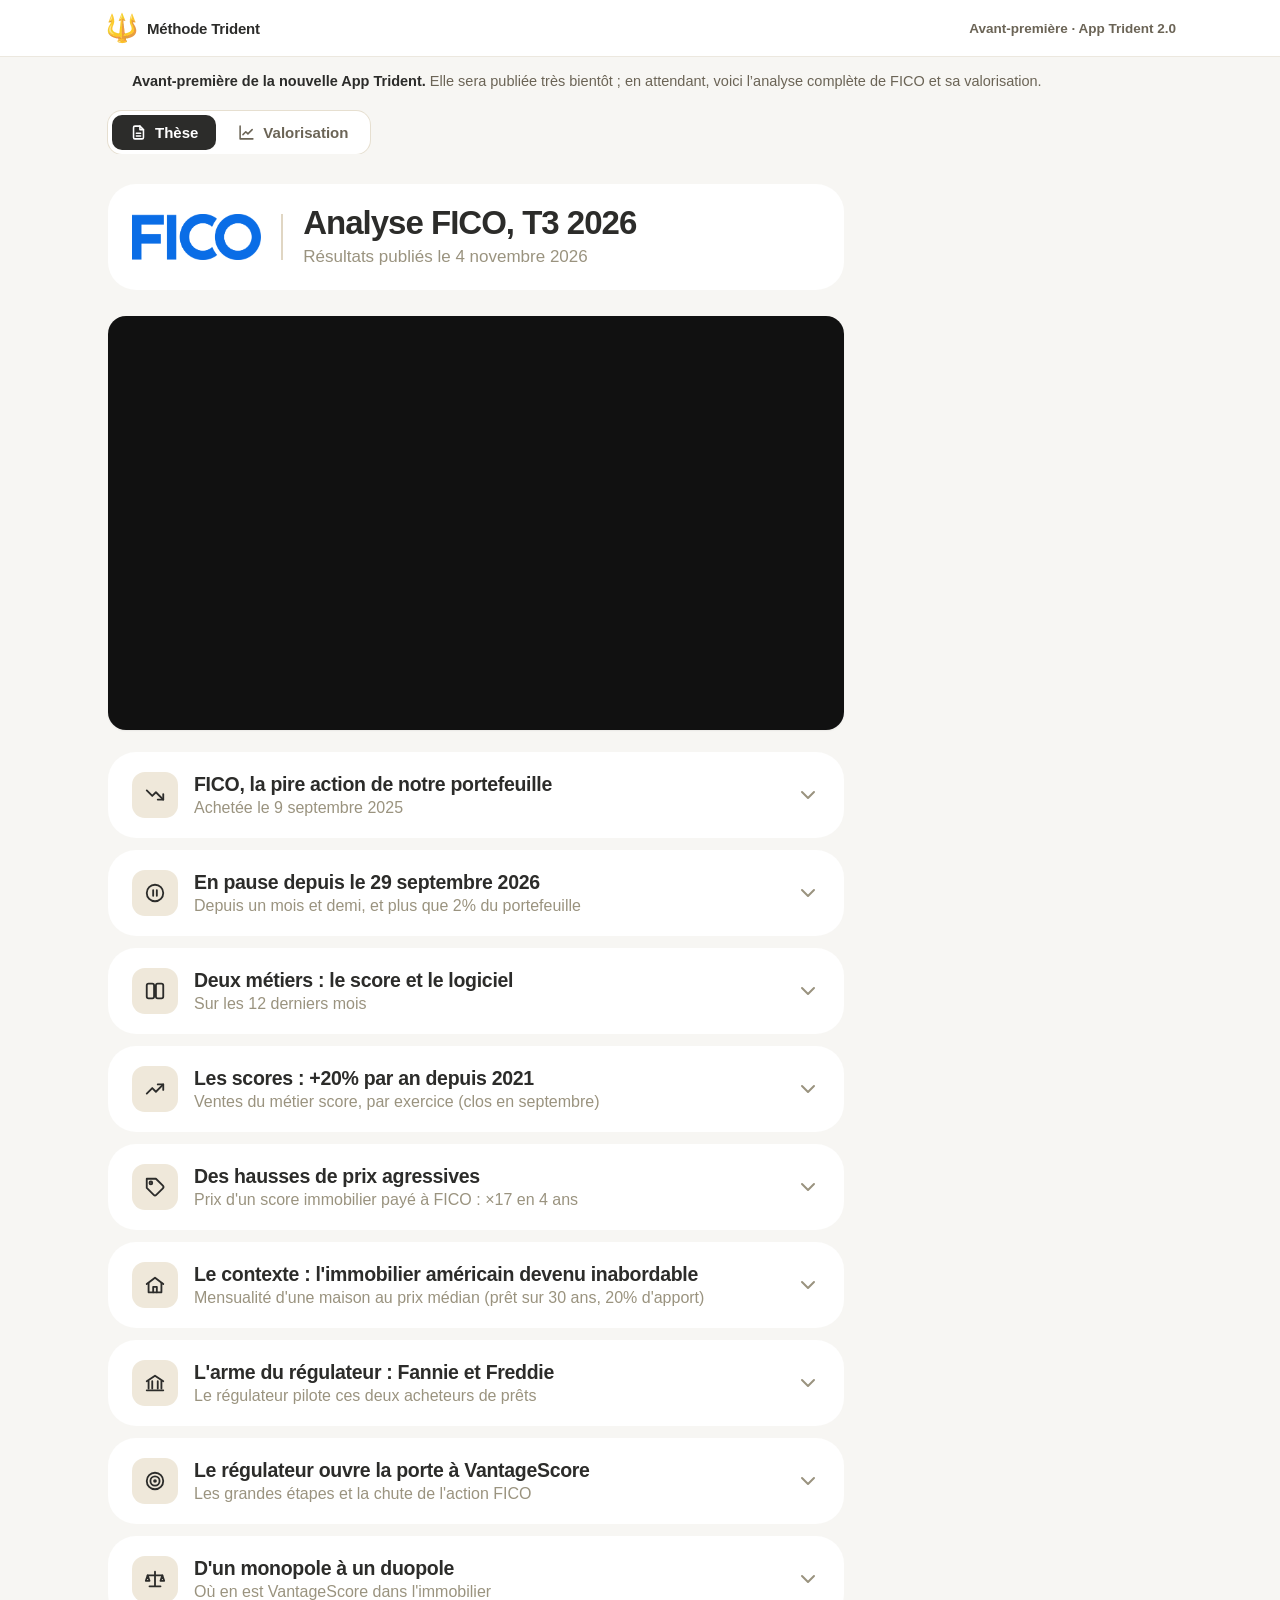
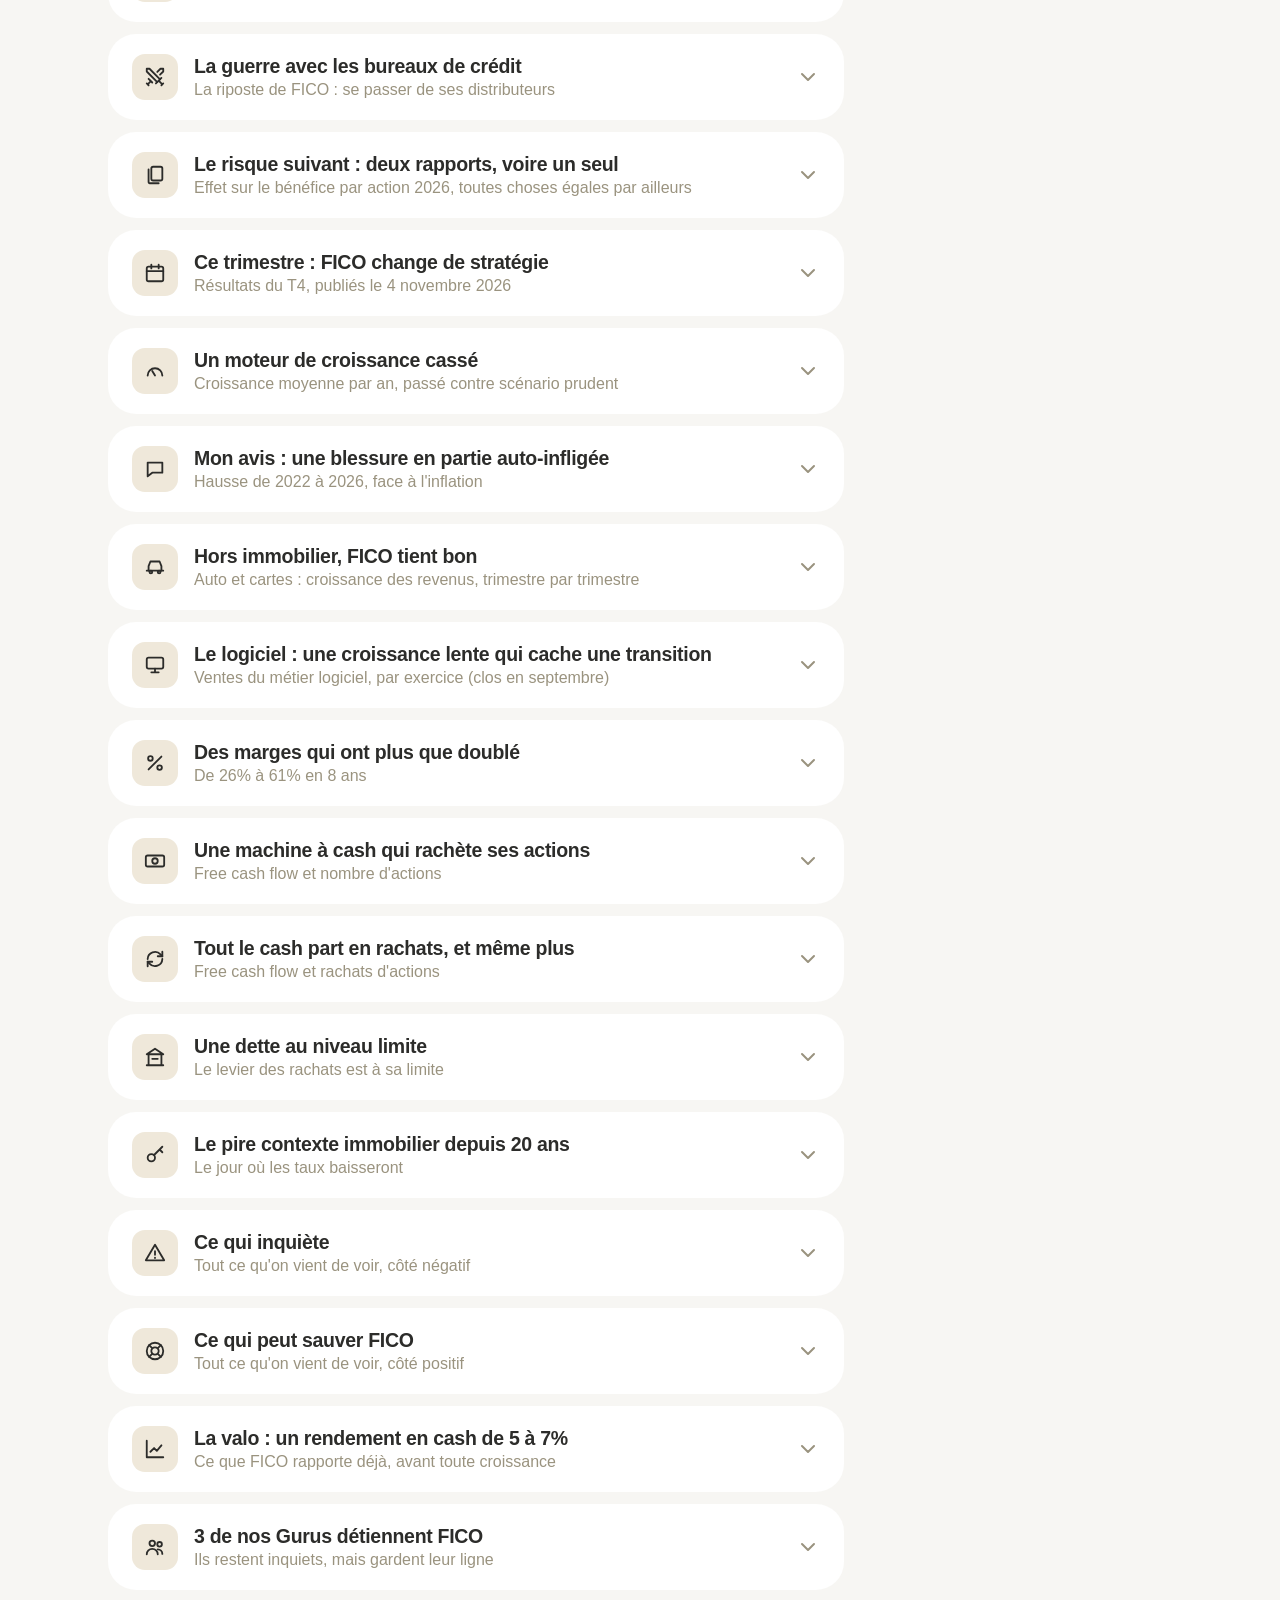
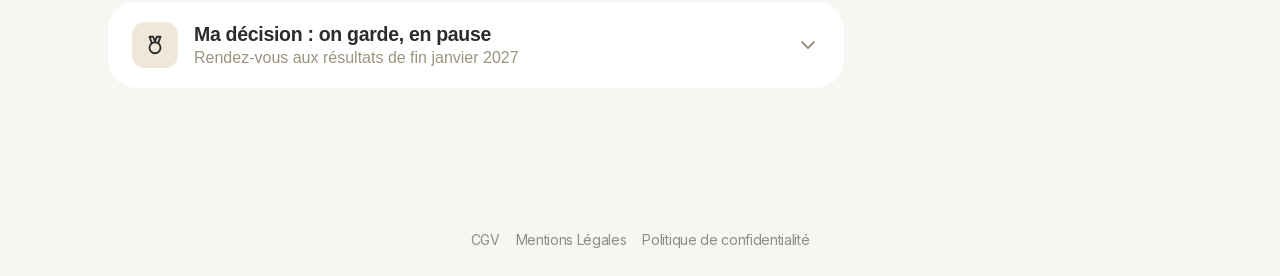
==== commit c9cb63cb: "FICO : vidéo YouTube intégrée en tête de la thèse Co-Authored-By: Claude Opus 5.5 <noreply@anthropic" ====
--- a/these-fico/index.html
+++ b/these-fico/index.html
@@ -1,5 +1,5 @@
 <!doctype html>
-<html lang="fr"><head><meta charset="utf-8"><meta name="viewport" content="width=device-width, initial-scale=1"><meta name="robots" content="noindex, nofollow"><title>Analyse FICO · Méthode Trident</title><link rel="icon" href="assets/logo-trident-xjddoc3a.webp"><link rel="stylesheet" href="app.css?v=1"></head><body><div class="app-shell"><div class="page-shell"><header class="site-navigation"><nav class="nav" aria-label="Méthode Trident"><div class="bar"><span class="brand"><img src="assets/logo-trident-xjddoc3a.webp" alt="Trident" width="32" height="32"><span>Méthode Trident</span></span><span class="tag">Avant-première · App Trident 2.0</span></div></nav></header><div class="page-surface"><div class="preview-note"><b>Avant-première de la nouvelle App Trident.</b> Elle sera publiée très bientôt ; en attendant, voici l’analyse complète de FICO et sa valorisation.</div><!--&--><!--&--><!--$?--><nav class="thesis-tabs_bar__azwyT thesis-tabs_thesis__bUC6b" aria-label="Analyse de l’action"><div class="thesis-tabs_tabs__dXwsQ"><a class="thesis-tabs_tab__pXPfc thesis-tabs_on__OnDvy" aria-current="page" href="./"><svg viewBox="0 0 24 24" width="17" height="17" fill="none" stroke="currentColor" stroke-width="2.2" stroke-linecap="round" stroke-linejoin="round" aria-hidden="true"><path d="M14 3H7a2 2 0 0 0-2 2v14a2 2 0 0 0 2 2h10a2 2 0 0 0 2-2V8z"></path><path d="M14 3v5h5M9 13h6M9 17h6"></path></svg>Thèse</a><a class="thesis-tabs_tab__pXPfc " href="valorisation.html"><svg viewBox="0 0 24 24" width="17" height="17" fill="none" stroke="currentColor" stroke-width="2.2" stroke-linecap="round" stroke-linejoin="round" aria-hidden="true"><path d="M3 3v18h18"></path><path d="M7 15l4-4 3 3 6-6"></path></svg>Valorisation</a></div></nav><div class="source-frame"><style>@scope (.source-content[data-page="these-fico"]) {
+<html lang="fr"><head><meta charset="utf-8"><meta name="viewport" content="width=device-width, initial-scale=1"><meta name="robots" content="noindex, nofollow"><title>Analyse FICO · Méthode Trident</title><link rel="icon" href="assets/logo-trident-xjddoc3a.webp"><link rel="stylesheet" href="app.css?v=3"></head><body><div class="app-shell"><div class="page-shell"><header class="site-navigation"><nav class="nav" aria-label="Méthode Trident"><div class="bar"><span class="brand"><img src="assets/logo-trident-xjddoc3a.webp" alt="Trident" width="32" height="32"><span>Méthode Trident</span></span><span class="tag">Avant-première · App Trident 2.0</span></div></nav></header><div class="page-surface"><div class="preview-note"><b>Avant-première de la nouvelle App Trident.</b> Elle sera publiée très bientôt ; en attendant, voici l’analyse complète de FICO et sa valorisation.</div><!--&--><!--&--><!--$?--><nav class="thesis-tabs_bar__azwyT thesis-tabs_thesis__bUC6b" aria-label="Analyse de l’action"><div class="thesis-tabs_tabs__dXwsQ"><a class="thesis-tabs_tab__pXPfc thesis-tabs_on__OnDvy" aria-current="page" href="./"><svg viewBox="0 0 24 24" width="17" height="17" fill="none" stroke="currentColor" stroke-width="2.2" stroke-linecap="round" stroke-linejoin="round" aria-hidden="true"><path d="M14 3H7a2 2 0 0 0-2 2v14a2 2 0 0 0 2 2h10a2 2 0 0 0 2-2V8z"></path><path d="M14 3v5h5M9 13h6M9 17h6"></path></svg>Thèse</a><a class="thesis-tabs_tab__pXPfc " href="valorisation.html"><svg viewBox="0 0 24 24" width="17" height="17" fill="none" stroke="currentColor" stroke-width="2.2" stroke-linecap="round" stroke-linejoin="round" aria-hidden="true"><path d="M3 3v18h18"></path><path d="M7 15l4-4 3 3 6-6"></path></svg>Valorisation</a></div></nav><div class="source-frame"><style>@scope (.source-content[data-page="these-fico"]) {
 *{box-sizing:border-box}
 :scope{margin:0;padding:0 0 48px;background:#F5EFE4;font-family:-apple-system,BlinkMacSystemFont,"Segoe UI",Inter,Helvetica,Arial,sans-serif;color:#2C2C2A;-webkit-font-smoothing:antialiased}
 p{margin:0;line-height:1.55}
@@ -259,7 +259,7 @@
 }</style><div class="source-content" data-page="these-fico">
 
 <main>
-<div class="ph" style="margin-bottom:26px"><img src="assets/fico-logo-texte.png" alt="FICO"><div><h1>Analyse FICO, T3 2026</h1><p class="pd">Résultats publiés le 4 novembre 2026</p></div></div><div class="preview-video preview-video--wait">La vidéo arrive ici</div>
+<div class="ph" style="margin-bottom:26px"><img src="assets/fico-logo-texte.png" alt="FICO"><div><h1>Analyse FICO, T3 2026</h1><p class="pd">Résultats publiés le 4 novembre 2026</p></div></div><div class="preview-video"><iframe src="https://www.youtube-nocookie.com/embed/dmYLe9aOh6I?rel=0" title="Analyse FICO en vidéo" allow="accelerometer; autoplay; clipboard-write; encrypted-media; gyroscope; picture-in-picture" allowfullscreen></iframe></div>
 <details id="tuile-1" class="tu force"><summary><span class="ic"><svg viewBox="0 0 24 24"><polyline points="3 7 9 13 13 9 21 17"/><polyline points="15 17 21 17 21 11"/></svg></span><span class="tx"><b>FICO, la pire action de notre portefeuille</b><span>Achetée le 9 septembre 2025</span></span><span class="chv"><svg class="i" viewBox="0 0 24 24"><path d="m6 9 6 6 6-6"/></svg></span></summary><div class="bd"><div class="hd"><img src="https://yvtxcmafwqhioxonuwqm.supabase.co/storage/v1/object/public/logos/US3032501047/icon.png" alt="Fair Isaac"><span class="fl"><b>1 547$</b> en sept. 2025 → <b>677$</b> aujourd’hui</span><span class="big">-56%</span></div><svg viewBox="0 0 700 290" style="display:block;width:100%;height:auto;margin-top:6px"><path d="M24.0,95.1 L34.5,101.6 L45.0,97.7 L55.5,66.6 L65.9,84.0 L76.4,88.6 L86.9,83.8 L97.4,84.5 L107.9,77.0 L118.4,76.9 L128.8,72.5 L139.3,70.8 L149.8,71.5 L160.3,67.2 L170.8,76.2 L181.3,75.8 L191.7,86.1 L202.2,84.0 L212.7,93.2 L223.2,95.3 L233.7,103.0 L244.2,109.7 L254.6,114.1 L265.1,113.5 L275.6,108.0 L286.1,101.8 L296.6,134.1 L307.1,134.4 L317.5,145.3 L328.0,138.0 L338.5,153.7 L349.0,139.5 L359.5,145.9 L370.0,143.0 L380.5,134.6 L390.9,137.1 L401.4,123.9 L411.9,122.9 L422.4,133.5 L432.9,129.6 L443.4,137.3 L453.8,129.2 L464.3,121.0 L474.8,122.9 L485.3,122.3 L495.8,124.1 L506.3,134.8 L516.7,142.5 L527.2,138.3 L537.7,130.2 L548.2,132.0 L558.7,152.7 L569.2,147.7 L579.6,151.1 L590.1,159.2 L600.6,178.1 L611.1,177.5 L621.6,167.8 L632.1,163.7 L642.5,173.4 L653.0,174.1 L663.5,172.6 L674.0,176.7" fill="none" stroke="#C0392B" stroke-width="3.5" stroke-linejoin="round" stroke-linecap="round"/><line x1="24" x2="676" y1="258" y2="258" stroke="#d9d0bd" stroke-width="1.5"/><line x1="24.0" x2="24.0" y1="40" y2="87.1" stroke="#2E6E52" stroke-width="2" stroke-dasharray="4 4"/><rect x="18.0" y="6" width="170" height="34" rx="10" fill="#2E6E52"/><text x="103.0" y="29" text-anchor="middle" font-size="17" font-weight="800" fill="#fff">Achat : PER de 58</text><circle cx="24.0" cy="95.1" r="7" fill="#2E6E52"/><line x1="674.0" x2="674.0" y1="184.7" y2="200.7" stroke="#C0392B" stroke-width="2" stroke-dasharray="4 4"/><rect x="460.0" y="200.7" width="220" height="34" rx="10" fill="#C0392B"/><text x="570.0" y="223.7" text-anchor="middle" font-size="17" font-weight="800" fill="#fff">Aujourd’hui : PER de 19</text><circle cx="674.0" cy="176.7" r="7" fill="#C0392B"/><text x="202.2" y="282" text-anchor="middle" font-size="16" fill="#9a937f">Janv. 2026</text><text x="474.8" y="282" text-anchor="middle" font-size="16" fill="#9a937f">Juil. 2026</text></svg><p class="cc"><svg viewBox="0 0 24 24"><path d="M9 18h6M10 21h4M12 3a6 6 0 0 0-3.5 10.9c.6.5 1 1.2 1 2.1h5c0-.9.4-1.6 1-2.1A6 6 0 0 0 12 3z"/></svg><span>En un an et deux mois, son PER est passé de 58 à 19 : <b>le marché doute que la croissance de FICO dure.</b></span></p></div></details>
 <details id="tuile-2" class="tu force"><summary><span class="ic"><svg viewBox="0 0 24 24"><circle cx="12" cy="12" r="9"/><path d="M10 9v6M14 9v6"/></svg></span><span class="tx"><b>En pause depuis le 29 septembre 2026</b><span>Depuis un mois et demi, et plus que 2% du portefeuille</span></span><span class="chv"><svg class="i" viewBox="0 0 24 24"><path d="m6 9 6 6 6-6"/></svg></span></summary><div class="bd"><div style="display:flex;align-items:center;gap:36px;flex-wrap:wrap;margin:6px 0 4px"><svg viewBox="-20 -20 340 340" style="width:240px;height:240px;flex:none"><path d="M151.3,38.0 A112,112 0 0 1 225.1,66.9" fill="none" stroke="#0F5A45" stroke-width="40"/><path d="M227.0,68.7 A112,112 0 0 1 260.7,133.0" fill="none" stroke="#16704F" stroke-width="40"/><path d="M261.1,135.7 A112,112 0 0 1 246.5,206.8" fill="none" stroke="#1D7F5A" stroke-width="40"/><path d="M245.1,209.1 A112,112 0 0 1 201.6,249.4" fill="none" stroke="#24906A" stroke-width="40"/><path d="M199.2,250.6 A112,112 0 0 1 147.9,262.0" fill="none" stroke="#2E9E76" stroke-width="40"/><path d="M145.2,261.9 A112,112 0 0 1 100.8,250.6" fill="none" stroke="#46AD86" stroke-width="40"/><path d="M98.4,249.4 A112,112 0 0 1 63.0,220.5" fill="none" stroke="#62BC98" stroke-width="40"/><path d="M61.3,218.4 A112,112 0 0 1 43.3,183.9" fill="none" stroke="#80C9AA" stroke-width="40"/><path d="M42.5,181.3 A112,112 0 0 1 38.2,142.6" fill="none" stroke="#9DD5BC" stroke-width="40"/><path d="M38.5,140.0 A112,112 0 0 1 45.9,108.8" fill="none" stroke="#B7E0CD" stroke-width="40"/><path d="M46.9,106.3 A112,112 0 0 1 63.5,78.9" fill="none" stroke="#CDE9DC" stroke-width="40"/><path d="M65.2,76.8 A112,112 0 0 1 89.4,55.8" fill="none" stroke="#E9DDB8" stroke-width="40"/><path d="M91.7,54.4 A112,112 0 0 1 114.4,43.8" fill="none" stroke="#E9DDB8" stroke-width="40"/><path d="M113.5,31.5 A124,124 0 0 1 125.5,28.4" fill="none" stroke="#E0A526" stroke-width="58"/><path d="M130.5,39.7 A112,112 0 0 1 148.7,38.0" fill="none" stroke="#DDD6C8" stroke-width="40"/><image href="https://yvtxcmafwqhioxonuwqm.supabase.co/storage/v1/object/public/logos/US3032501047/icon.png" x="128" y="92" width="44" height="44"/><text x="150" y="178" text-anchor="middle" font-size="40" font-weight="800" fill="#B8860B">2%</text><text x="150" y="204" text-anchor="middle" font-size="17" font-weight="700" fill="#2C2C2A">FICO</text></svg><div style="display:flex;flex-direction:column;gap:14px;font-size:18px;color:#6B6456"><span><i style="display:inline-block;width:14px;height:14px;border-radius:4px;background:#1D7F5A;margin-right:10px"></i>13 autres lignes <b style="color:#2C2C2A">95%</b></span><span><i style="display:inline-block;width:14px;height:14px;border-radius:4px;background:#DDD6C8;margin-right:10px"></i>Liquidités <b style="color:#2C2C2A">3%</b></span><span><i style="display:inline-block;width:14px;height:14px;border-radius:4px;background:#E0A526;margin-right:10px"></i>FICO, en pause <b style="color:#2C2C2A">2%</b></span></div></div><p class="cc"><svg viewBox="0 0 24 24"><path d="M9 18h6M10 21h4M12 3a6 6 0 0 0-3.5 10.9c.6.5 1 1.2 1 2.1h5c0-.9.4-1.6 1-2.1A6 6 0 0 0 12 3z"/></svg><span>C&#39;est la plus petite ligne de notre portefeuille. Il reste 624$ sur les 1 254$ investis : <b>on la garde ou on la vend ?</b></span></p></div></details>
 <details id="tuile-3" class="tu force"><summary><span class="ic"><svg viewBox="0 0 24 24"><rect x="3" y="4" width="8" height="16" rx="2"/><rect x="13" y="4" width="8" height="16" rx="2"/></svg></span><span class="tx"><b>Deux métiers : le score et le logiciel</b><span>Sur les 12 derniers mois</span></span><span class="chv"><svg class="i" viewBox="0 0 24 24"><path d="m6 9 6 6 6-6"/></svg></span></summary><div class="bd"><div style="margin-top:2px"><div style="display:flex;gap:12px;align-items:center;font-size:16px;line-height:1.4;color:#6B6456;margin-top:8px"><span style="width:30px;height:30px;border-radius:9px;background:#2E8B67;color:#fff;display:flex;align-items:center;justify-content:center;flex:none"><svg viewBox="0 0 24 24" style="width:18px;height:18px;fill:none;stroke:currentColor;stroke-width:2;stroke-linecap:round;stroke-linejoin:round"><path d="M4 16a8 8 0 0 1 16 0"/><path d="M12 16l4-5"/></svg></span><span><b style="color:#2C2C2A">Le score :</b> la note de crédit (300 à 850) qui sert aux banques pour accorder un prêt</span></div><div style="display:flex;gap:12px;align-items:center;font-size:16px;line-height:1.4;color:#6B6456;margin-top:8px"><span style="width:30px;height:30px;border-radius:9px;background:#6FBF9A;color:#fff;display:flex;align-items:center;justify-content:center;flex:none"><svg viewBox="0 0 24 24" style="width:18px;height:18px;fill:none;stroke:currentColor;stroke-width:2;stroke-linecap:round;stroke-linejoin:round"><rect x="3" y="4" width="18" height="12" rx="2"/><path d="M8 20h8M12 16v4"/></svg></span><span><b style="color:#2C2C2A">Le logiciel :</b> des outils pour les banques, contre la fraude et pour choisir à qui prêter</span></div><div style="height:6px"></div><div style="margin-top:12px"><div style="font-size:17px;color:#2C2C2A;margin-bottom:6px"><b>Ventes : 2,5 Mds$</b></div><div style="display:flex;height:40px;border-radius:10px;overflow:hidden;font-size:16px;font-weight:800"><div style="width:65%;background:#2E8B67;color:#fff;display:flex;align-items:center;padding-left:12px;gap:8px"><svg viewBox="0 0 24 24" style="width:18px;height:18px;fill:none;stroke:currentColor;stroke-width:2;stroke-linecap:round;stroke-linejoin:round"><path d="M4 16a8 8 0 0 1 16 0"/><path d="M12 16l4-5"/></svg>Score 65%</div><div style="width:35%;background:#6FBF9A;color:#fff;display:flex;align-items:center;justify-content:flex-end;padding-right:10px;gap:8px;white-space:nowrap"><svg viewBox="0 0 24 24" style="width:18px;height:18px;fill:none;stroke:currentColor;stroke-width:2;stroke-linecap:round;stroke-linejoin:round"><rect x="3" y="4" width="18" height="12" rx="2"/><path d="M8 20h8M12 16v4"/></svg>Logiciel 35%</div></div></div><div style="margin-top:12px"><div style="font-size:17px;color:#2C2C2A;margin-bottom:6px"><b>Profits : 1,7 Mds$</b></div><div style="display:flex;height:40px;border-radius:10px;overflow:hidden;font-size:16px;font-weight:800"><div style="width:86%;background:#2E8B67;color:#fff;display:flex;align-items:center;padding-left:12px;gap:8px"><svg viewBox="0 0 24 24" style="width:18px;height:18px;fill:none;stroke:currentColor;stroke-width:2;stroke-linecap:round;stroke-linejoin:round"><path d="M4 16a8 8 0 0 1 16 0"/><path d="M12 16l4-5"/></svg>Score 86%</div><div style="width:14%;background:#6FBF9A;color:#fff;display:flex;align-items:center;justify-content:flex-end;padding-right:10px;gap:8px;white-space:nowrap"><svg viewBox="0 0 24 24" style="width:18px;height:18px;fill:none;stroke:currentColor;stroke-width:2;stroke-linecap:round;stroke-linejoin:round"><rect x="3" y="4" width="18" height="12" rx="2"/><path d="M8 20h8M12 16v4"/></svg>14%</div></div></div></div><p class="cc"><svg viewBox="0 0 24 24"><path d="M9 18h6M10 21h4M12 3a6 6 0 0 0-3.5 10.9c.6.5 1 1.2 1 2.1h5c0-.9.4-1.6 1-2.1A6 6 0 0 0 12 3z"/></svg><span>Le logiciel fait un tiers des ventes, mais seulement 14% des profits : <b>c&#39;est le score qui fait vivre FICO.</b></span></p></div></details>
